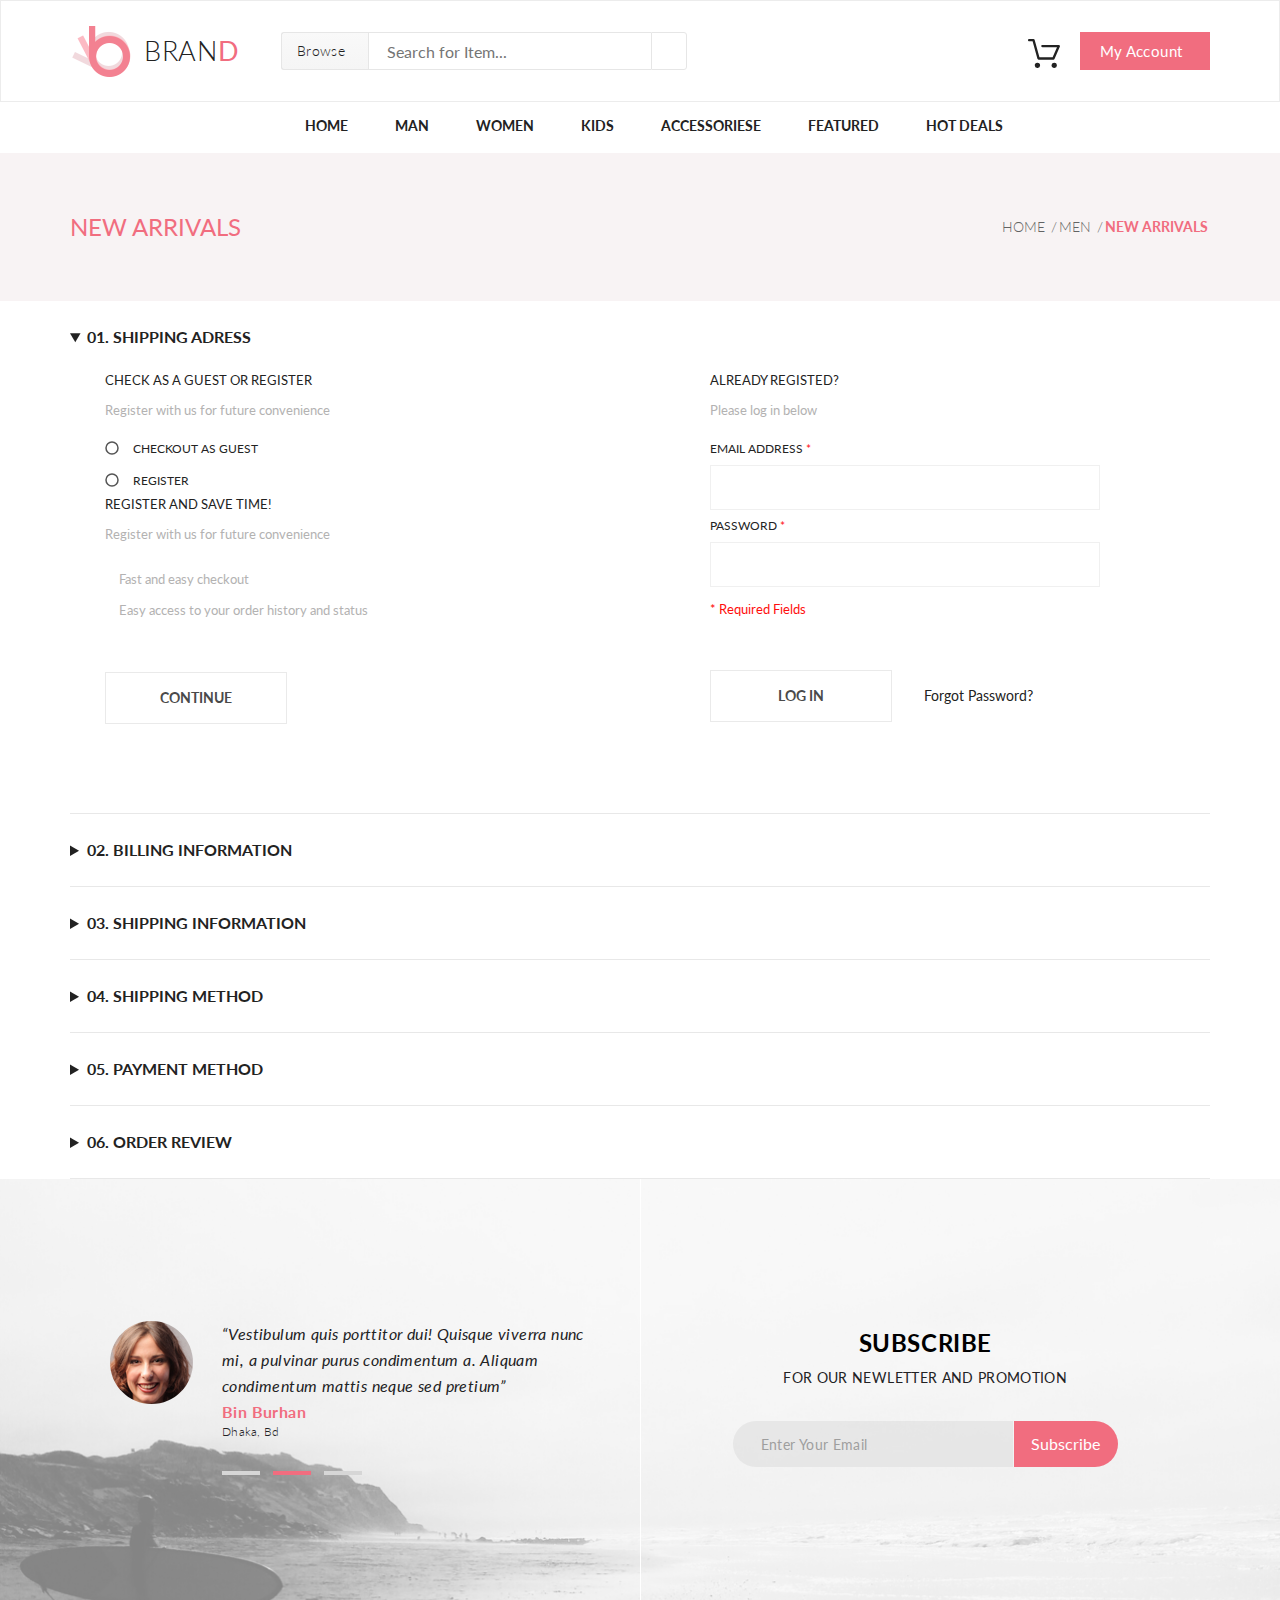
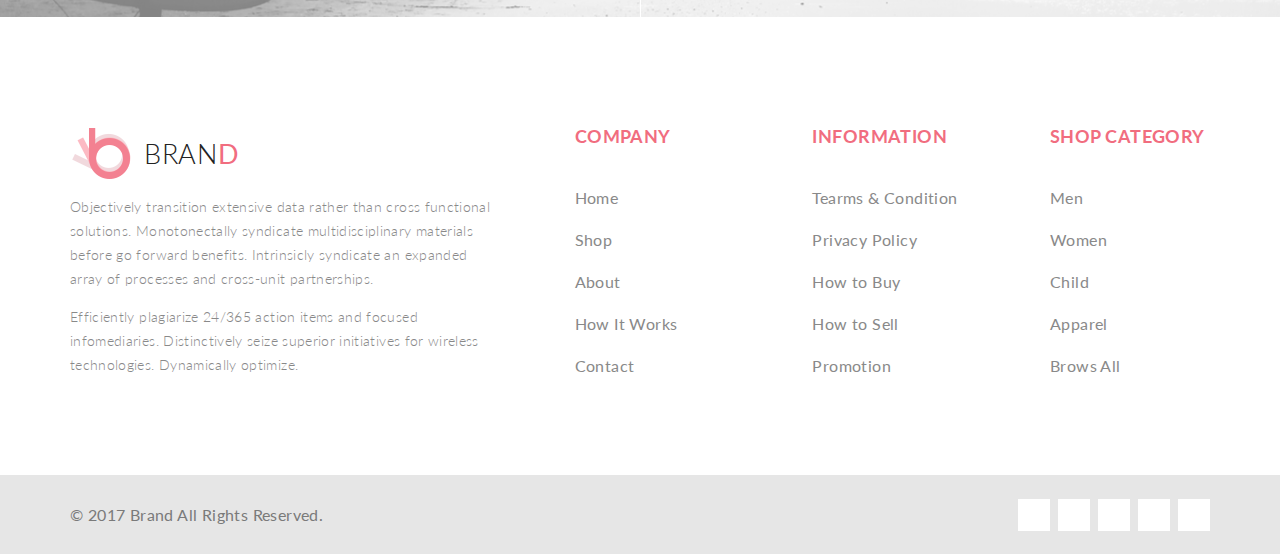
==== checkout.html @ 46091fcd "навигационная кнопка Man без подчеркивания" ====
<!DOCTYPE html>
<html lang="en">
<head>
    <meta charset="UTF-8">
    <title>THE BRAND - Checkout Page</title>
    <link rel="stylesheet" href="normalize.css">
    <link rel="stylesheet" href="https://use.fontawesome.com/releases/v5.3.1/css/all.css" integrity="sha384-mzrmE5qonljUremFsqc01SB46JvROS7bZs3IO2EmfFsd15uHvIt+Y8vEf7N7fWAU" crossorigin="anonymous">
    <link rel="stylesheet" href="style.css">
</head>
<body>
    <header class="header">
            <div class="header-container">
                <div class="header-left">
                    <a class="logo" href="index.html">
                    <img class="logo-img" src="img/logo.png" alt="logo">
                    <h3 class="logo-text">BRAN<span class="design-color logo-letter">D</span></h3>
                    </a>
                    <form class="header-form" action="#">
                        <details class="browseBlock">
                            <summary class="browse-button">Browse</summary>
                                <nav class="browse-navigation">
                                    <section class="browse-section">
                                        <h3 class="browse-title">Women</h3>
                                        <ul class="browse-list">
                                            <li class="browse-item"><a href="#" class="browse-link">Dresses</a></li>
                                            <li class="browse-item"><a href="#" class="browse-link">Tops</a></li>
                                            <li class="browse-item"><a href="#" class="browse-link">Sweaters/Knits</a></li>
                                            <li class="browse-item"><a href="#" class="browse-link">Jackets/Coats</a></li>
                                            <li class="browse-item"><a href="#" class="browse-link">Blazers</a></li>
                                            <li class="browse-item"><a href="#" class="browse-link">Denim</a></li>
                                            <li class="browse-item"><a href="#" class="browse-link">Leggings/Pants</a></li>
                                            <li class="browse-item"><a href="#" class="browse-link">Skirts/Shorts</a></li>
                                            <li class="browse-item"><a href="#" class="browse-link">Accessories </a></li>
                                            <li class="browse-item"><a href="#" class="browse-link">Bags/Purses</a></li>
                                            <li class="browse-item"><a href="#" class="browse-link">Swimwear/Underwear</a></li>
                                            <li class="browse-item"><a href="#" class="browse-link">Nightwear</a></li>
                                            <li class="browse-item"><a href="#" class="browse-link">Shoes</a></li>
                                            <li class="browse-item"><a href="#" class="browse-link">Beauty</a></li>
                                        </ul>
                                    </section>
                                    <section class="browse-section">
                                        <h3 class="browse-title">Men</h3>
                                        <ul class="browse-list">
                                            <li class="browse-item"><a href="#" class="browse-link">Tees/Tank tops</a></li>
                                            <li class="browse-item"><a href="#" class="browse-link">Shirts/Polos</a></li>
                                            <li class="browse-item"><a href="#" class="browse-link">Sweaters</a></li>
                                            <li class="browse-item"><a href="#" class="browse-link">Sweatshirts/Hoodies</a></li>
                                            <li class="browse-item"><a href="#" class="browse-link">Blazers</a></li>
                                            <li class="browse-item"><a href="#" class="browse-link">Jackets/vests   </a></li>
                                        </ul>
                                    </section>
                                </nav>
                        </details>
                        <input class="header-searchField" type="text" placeholder="Search for Item...">
                        <button class="header-searchButton" type="submit">
                            <i class="fas fa-search"></i>
                        </button>
                    </form>
                </div>
                <div class="header-right">
                    <div class="cart">
                        <a href="shopping-cart.html" class="cart-icon">
                            <img class="cart-img" src="img/cart.svg" alt="cart">
                        </a>
                        <div class="cart-dropdown">
                            <section class="cart-productSection">
                                <a class="cart-productSection-link" href="single-page.html">
                                    <img src="img/cart-product-img1.jpg" alt="product-image">
                                    <div class="cart-textBox">
                                            <h3 class="cart-productName">REBOX ZANE</h3>
                                            <div class="cart-stars">
                                                <i class="fas fa-star"></i>
                                                <i class="fas fa-star"></i>
                                                <i class="fas fa-star"></i>
                                                <i class="fas fa-star"></i>
                                                <i class="fas fa-star-half-alt"></i>
                                            </div>
                                            <p class="cart-ordered">1 <span class="cart-ordered-x">x</span> $250</p>
                                        </div>
                                </a>
                                    <button class="cart-deleteButton">
                                        <i class="fas fa-times-circle"></i>
                                    </button>
                            </section>
                            <section class="cart-productSection">
                                <a class="cart-productSection-link" href="single-page.html">
                                    <img src="img/cart-product-img2.jpg" alt="product-image">
                                    <div class="cart-textBox">
                                        <h3 class="cart-productName">REBOX ZANE</h3>
                                            <div class="cart-stars">
                                                <i class="fas fa-star"></i>
                                                <i class="fas fa-star"></i>
                                                <i class="fas fa-star"></i>
                                                <i class="fas fa-star"></i>
                                                <i class="fas fa-star-half-alt"></i>
                                            </div>
                                            <p class="cart-ordered">1 <span class="cart-ordered-x">x</span> $250</p>
                                    </div>
                                </a>
                                <button class="cart-deleteButton">
                                    <i class="fas fa-times-circle"></i>
                                </button>
                            </section>
                            <div class="cart-orderTotal">
                                <p>TOTAL</p>
                                <p>$500.00</p>
                            </div>
                            <a href="checkout.html" class="cart-button">CHECKOUT</a>
                            <a href="shopping-cart.html" class="cart-button">Go to cart</a>
                        </div>
                    </div>
                    <a href="#" class="button account-button">My Account <i class="fas fa-caret-down fa-caret-down-myAccount"></i></a>                
                </div>
            </div>
        </header>
    <nav class="navigation">
       <div class="navigation-container">
            <ul class="nav-list">
                <li class="nav-list-item"><a class="nav-list-link" href="index.html">Home</a></li>
                <li class="nav-list-item">
                       <a href="product.html" class="nav-list-link nav-list-name relative">Man</a>
                        <nav class="nav-list-navigation nav-list-navigation-positionLeft">
                            <section class="nav-list-section">
                               <header class="nav-list-title">Women</header>
                                <ul class="nav-section-list">
                                   <li class="nav-section-list-item"><a href="#" class="nav-section-link">Dresses</a></li>
                                   <li class="nav-section-list-item"><a href="#" class="nav-section-link">Tops</a></li>
                                   <li class="nav-section-list-item"><a href="#" class="nav-section-link">Sweaters/Knits</a></li>
                                   <li class="nav-section-list-item"><a href="#" class="nav-section-link">Jackets/Coats</a></li>
                                   <li class="nav-section-list-item"><a href="#" class="nav-section-link">Blazers</a></li>
                                   <li class="nav-section-list-item"><a href="#" class="nav-section-link">Denim</a></li>
                                   <li class="nav-section-list-item"><a href="#" class="nav-section-link">Leggings/Pants</a></li>
                                   <li class="nav-section-list-item"><a href="#" class="nav-section-link">Skirts/Shorts</a></li>
                                   <li class="nav-section-list-item"><a href="#" class="nav-section-link">Accessories </a></li>
                                </ul>
                            </section>
                            <section class="nav-list-section">
                               <header class="nav-list-title">Women</header>
                                <ul class="nav-section-list">
                                   <li class="nav-section-list-item"><a href="#" class="nav-section-link">Dresses</a></li>
                                   <li class="nav-section-list-item"><a href="#" class="nav-section-link">Tops</a></li>
                                   <li class="nav-section-list-item"><a href="#" class="nav-section-link">Sweaters/Knits</a></li>
                                   <li class="nav-section-list-item"><a href="#" class="nav-section-link">Jackets/Coats</a></li>
                                </ul>
                            </section>
                            <section class="nav-list-section">
                               <header class="nav-list-title">Women</header>
                                <ul class="nav-section-list">
                                   <li class="nav-section-list-item"><a href="#" class="nav-section-link">Dresses</a></li>
                                   <li class="nav-section-list-item"><a href="#" class="nav-section-link">Tops</a></li>
                                   <li class="nav-section-list-item"><a href="#" class="nav-section-link">Sweaters/Knits</a></li>
                                </ul>
                            </section>
                            <section class="nav-list-section">
                               <header class="nav-list-title">Women</header>
                                <ul class="nav-section-list">
                                   <li class="nav-section-list-item"><a href="#" class="nav-section-link">Dresses</a></li>
                                   <li class="nav-section-list-item"><a href="#" class="nav-section-link">Tops</a></li>
                                   <li class="nav-section-list-item"><a href="#" class="nav-section-link">Sweaters/Knits</a></li>
                                   <li class="nav-section-list-item"><a href="#" class="nav-section-link">Jackets/Coats</a></li>
                                </ul>
                            </section>
                            <a href="#" class="nav-list-superSale">
                                <img class="nav-list-superSale-img" src="img/super-sale.jpg" alt="Super Sale">
                            </a>
                        </nav>
                </li>
                <li class="nav-list-item">
                        <a href="#" class="nav-list-link nav-list-name relative">Women</a>
                        <nav class="nav-list-navigation nav-list-navigation-positionLeft">
                            <section class="nav-list-section">
                               <header class="nav-list-title">Women</header>
                                <ul class="nav-section-list">
                                   <li class="nav-section-list-item"><a href="#" class="nav-section-link">Dresses</a></li>
                                   <li class="nav-section-list-item"><a href="#" class="nav-section-link">Tops</a></li>
                                   <li class="nav-section-list-item"><a href="#" class="nav-section-link">Sweaters/Knits</a></li>
                                   <li class="nav-section-list-item"><a href="#" class="nav-section-link">Jackets/Coats</a></li>
                                   <li class="nav-section-list-item"><a href="#" class="nav-section-link">Blazers</a></li>
                                   <li class="nav-section-list-item"><a href="#" class="nav-section-link">Denim</a></li>
                                   <li class="nav-section-list-item"><a href="#" class="nav-section-link">Leggings/Pants</a></li>
                                   <li class="nav-section-list-item"><a href="#" class="nav-section-link">Skirts/Shorts</a></li>
                                   <li class="nav-section-list-item"><a href="#" class="nav-section-link">Accessories </a></li>
                                </ul>
                            </section>
                            <section class="nav-list-section">
                               <header class="nav-list-title">Women</header>
                                <ul class="nav-section-list">
                                   <li class="nav-section-list-item"><a href="#" class="nav-section-link">Dresses</a></li>
                                   <li class="nav-section-list-item"><a href="#" class="nav-section-link">Tops</a></li>
                                   <li class="nav-section-list-item"><a href="#" class="nav-section-link">Sweaters/Knits</a></li>
                                   <li class="nav-section-list-item"><a href="#" class="nav-section-link">Jackets/Coats</a></li>
                                </ul>
                            </section>
                            <section class="nav-list-section">
                               <header class="nav-list-title">Women</header>
                                <ul class="nav-section-list">
                                   <li class="nav-section-list-item"><a href="#" class="nav-section-link">Dresses</a></li>
                                   <li class="nav-section-list-item"><a href="#" class="nav-section-link">Tops</a></li>
                                   <li class="nav-section-list-item"><a href="#" class="nav-section-link">Sweaters/Knits</a></li>
                                </ul>
                            </section>
                            <section class="nav-list-section">
                               <header class="nav-list-title">Women</header>
                                <ul class="nav-section-list">
                                   <li class="nav-section-list-item"><a href="#" class="nav-section-link">Dresses</a></li>
                                   <li class="nav-section-list-item"><a href="#" class="nav-section-link">Tops</a></li>
                                   <li class="nav-section-list-item"><a href="#" class="nav-section-link">Sweaters/Knits</a></li>
                                   <li class="nav-section-list-item"><a href="#" class="nav-section-link">Jackets/Coats</a></li>
                                </ul>
                            </section>
                            <a href="#" class="nav-list-superSale">
                                <img class="nav-list-superSale-img" src="img/super-sale.jpg" alt="Super Sale">
                            </a>
                        </nav>
                </li>
                <li class="nav-list-item">
                       <a href="#" class="nav-list-link nav-list-name relative">Kids</a>
                        <nav class="nav-list-navigation nav-list-navigation-positionCenter">
                            <section class="nav-list-section">
                               <header class="nav-list-title">Women</header>
                                <ul class="nav-section-list">
                                   <li class="nav-section-list-item"><a href="#" class="nav-section-link">Dresses</a></li>
                                   <li class="nav-section-list-item"><a href="#" class="nav-section-link">Tops</a></li>
                                   <li class="nav-section-list-item"><a href="#" class="nav-section-link">Sweaters/Knits</a></li>
                                   <li class="nav-section-list-item"><a href="#" class="nav-section-link">Jackets/Coats</a></li>
                                   <li class="nav-section-list-item"><a href="#" class="nav-section-link">Blazers</a></li>
                                   <li class="nav-section-list-item"><a href="#" class="nav-section-link">Denim</a></li>
                                   <li class="nav-section-list-item"><a href="#" class="nav-section-link">Leggings/Pants</a></li>
                                   <li class="nav-section-list-item"><a href="#" class="nav-section-link">Skirts/Shorts</a></li>
                                   <li class="nav-section-list-item"><a href="#" class="nav-section-link">Accessories </a></li>
                                </ul>
                            </section>
                            <section class="nav-list-section">
                               <header class="nav-list-title">Women</header>
                                <ul class="nav-section-list">
                                   <li class="nav-section-list-item"><a href="#" class="nav-section-link">Dresses</a></li>
                                   <li class="nav-section-list-item"><a href="#" class="nav-section-link">Tops</a></li>
                                   <li class="nav-section-list-item"><a href="#" class="nav-section-link">Sweaters/Knits</a></li>
                                   <li class="nav-section-list-item"><a href="#" class="nav-section-link">Jackets/Coats</a></li>
                                </ul>
                            </section>
                            <section class="nav-list-section">
                               <header class="nav-list-title">Women</header>
                                <ul class="nav-section-list">
                                   <li class="nav-section-list-item"><a href="#" class="nav-section-link">Dresses</a></li>
                                   <li class="nav-section-list-item"><a href="#" class="nav-section-link">Tops</a></li>
                                   <li class="nav-section-list-item"><a href="#" class="nav-section-link">Sweaters/Knits</a></li>
                                </ul>
                            </section>
                            <section class="nav-list-section">
                               <header class="nav-list-title">Women</header>
                                <ul class="nav-section-list">
                                   <li class="nav-section-list-item"><a href="#" class="nav-section-link">Dresses</a></li>
                                   <li class="nav-section-list-item"><a href="#" class="nav-section-link">Tops</a></li>
                                   <li class="nav-section-list-item"><a href="#" class="nav-section-link">Sweaters/Knits</a></li>
                                   <li class="nav-section-list-item"><a href="#" class="nav-section-link">Jackets/Coats</a></li>
                                </ul>
                            </section>
                            <a href="#" class="nav-list-superSale">
                                <img class="nav-list-superSale-img" src="img/super-sale.jpg" alt="Super Sale">
                            </a>
                        </nav>
                </li>
                <li class="nav-list-item">
                        <a href="#" class="nav-list-link nav-list-name relative">Accessoriese</a>
                        <nav class="nav-list-navigation nav-list-navigation-positionCenter">
                            <section class="nav-list-section">
                               <header class="nav-list-title">Women</header>
                                <ul class="nav-section-list">
                                   <li class="nav-section-list-item"><a href="#" class="nav-section-link">Dresses</a></li>
                                   <li class="nav-section-list-item"><a href="#" class="nav-section-link">Tops</a></li>
                                   <li class="nav-section-list-item"><a href="#" class="nav-section-link">Sweaters/Knits</a></li>
                                   <li class="nav-section-list-item"><a href="#" class="nav-section-link">Jackets/Coats</a></li>
                                   <li class="nav-section-list-item"><a href="#" class="nav-section-link">Blazers</a></li>
                                   <li class="nav-section-list-item"><a href="#" class="nav-section-link">Denim</a></li>
                                   <li class="nav-section-list-item"><a href="#" class="nav-section-link">Leggings/Pants</a></li>
                                   <li class="nav-section-list-item"><a href="#" class="nav-section-link">Skirts/Shorts</a></li>
                                   <li class="nav-section-list-item"><a href="#" class="nav-section-link">Accessories </a></li>
                                </ul>
                            </section>
                            <section class="nav-list-section">
                               <header class="nav-list-title">Women</header>
                                <ul class="nav-section-list">
                                   <li class="nav-section-list-item"><a href="#" class="nav-section-link">Dresses</a></li>
                                   <li class="nav-section-list-item"><a href="#" class="nav-section-link">Tops</a></li>
                                   <li class="nav-section-list-item"><a href="#" class="nav-section-link">Sweaters/Knits</a></li>
                                   <li class="nav-section-list-item"><a href="#" class="nav-section-link">Jackets/Coats</a></li>
                                </ul>
                            </section>
                            <section class="nav-list-section">
                               <header class="nav-list-title">Women</header>
                                <ul class="nav-section-list">
                                   <li class="nav-section-list-item"><a href="#" class="nav-section-link">Dresses</a></li>
                                   <li class="nav-section-list-item"><a href="#" class="nav-section-link">Tops</a></li>
                                   <li class="nav-section-list-item"><a href="#" class="nav-section-link">Sweaters/Knits</a></li>
                                </ul>
                            </section>
                            <section class="nav-list-section">
                               <header class="nav-list-title">Women</header>
                                <ul class="nav-section-list">
                                   <li class="nav-section-list-item"><a href="#" class="nav-section-link">Dresses</a></li>
                                   <li class="nav-section-list-item"><a href="#" class="nav-section-link">Tops</a></li>
                                   <li class="nav-section-list-item"><a href="#" class="nav-section-link">Sweaters/Knits</a></li>
                                   <li class="nav-section-list-item"><a href="#" class="nav-section-link">Jackets/Coats</a></li>
                                </ul>
                            </section>
                            <a href="#" class="nav-list-superSale">
                                <img class="nav-list-superSale-img" src="img/super-sale.jpg" alt="Super Sale">
                            </a>
                        </nav>
                </li>
                <li class="nav-list-item">
                        <a href="#" class="nav-list-link nav-list-name relative">Featured</a>
                        <nav class="nav-list-navigation nav-list-navigation-positionRight">
                            <section class="nav-list-section">
                               <header class="nav-list-title">Women</header>
                                <ul class="nav-section-list">
                                   <li class="nav-section-list-item"><a href="#" class="nav-section-link">Dresses</a></li>
                                   <li class="nav-section-list-item"><a href="#" class="nav-section-link">Tops</a></li>
                                   <li class="nav-section-list-item"><a href="#" class="nav-section-link">Sweaters/Knits</a></li>
                                   <li class="nav-section-list-item"><a href="#" class="nav-section-link">Jackets/Coats</a></li>
                                   <li class="nav-section-list-item"><a href="#" class="nav-section-link">Blazers</a></li>
                                   <li class="nav-section-list-item"><a href="#" class="nav-section-link">Denim</a></li>
                                   <li class="nav-section-list-item"><a href="#" class="nav-section-link">Leggings/Pants</a></li>
                                   <li class="nav-section-list-item"><a href="#" class="nav-section-link">Skirts/Shorts</a></li>
                                   <li class="nav-section-list-item"><a href="#" class="nav-section-link">Accessories </a></li>
                                </ul>
                            </section>
                            <section class="nav-list-section">
                               <header class="nav-list-title">Women</header>
                                <ul class="nav-section-list">
                                   <li class="nav-section-list-item"><a href="#" class="nav-section-link">Dresses</a></li>
                                   <li class="nav-section-list-item"><a href="#" class="nav-section-link">Tops</a></li>
                                   <li class="nav-section-list-item"><a href="#" class="nav-section-link">Sweaters/Knits</a></li>
                                   <li class="nav-section-list-item"><a href="#" class="nav-section-link">Jackets/Coats</a></li>
                                </ul>
                            </section>
                            <section class="nav-list-section">
                               <header class="nav-list-title">Women</header>
                                <ul class="nav-section-list">
                                   <li class="nav-section-list-item"><a href="#" class="nav-section-link">Dresses</a></li>
                                   <li class="nav-section-list-item"><a href="#" class="nav-section-link">Tops</a></li>
                                   <li class="nav-section-list-item"><a href="#" class="nav-section-link">Sweaters/Knits</a></li>
                                </ul>
                            </section>
                            <section class="nav-list-section">
                               <header class="nav-list-title">Women</header>
                                <ul class="nav-section-list">
                                   <li class="nav-section-list-item"><a href="#" class="nav-section-link">Dresses</a></li>
                                   <li class="nav-section-list-item"><a href="#" class="nav-section-link">Tops</a></li>
                                   <li class="nav-section-list-item"><a href="#" class="nav-section-link">Sweaters/Knits</a></li>
                                   <li class="nav-section-list-item"><a href="#" class="nav-section-link">Jackets/Coats</a></li>
                                </ul>
                            </section>
                            <a href="#" class="nav-list-superSale">
                                <img class="nav-list-superSale-img" src="img/super-sale.jpg" alt="Super Sale">
                            </a>
                        </nav>
                </li>
                <li class="nav-list-item">
                       <a href="#" class="nav-list-link nav-list-name relative">Hot Deals</a>
                        <nav class="nav-list-navigation nav-list-navigation-positionRight">
                            <section class="nav-list-section">
                               <header class="nav-list-title">Women</header>
                                <ul class="nav-section-list">
                                   <li class="nav-section-list-item"><a href="#" class="nav-section-link">Dresses</a></li>
                                   <li class="nav-section-list-item"><a href="#" class="nav-section-link">Tops</a></li>
                                   <li class="nav-section-list-item"><a href="#" class="nav-section-link">Sweaters/Knits</a></li>
                                   <li class="nav-section-list-item"><a href="#" class="nav-section-link">Jackets/Coats</a></li>
                                   <li class="nav-section-list-item"><a href="#" class="nav-section-link">Blazers</a></li>
                                   <li class="nav-section-list-item"><a href="#" class="nav-section-link">Denim</a></li>
                                   <li class="nav-section-list-item"><a href="#" class="nav-section-link">Leggings/Pants</a></li>
                                   <li class="nav-section-list-item"><a href="#" class="nav-section-link">Skirts/Shorts</a></li>
                                   <li class="nav-section-list-item"><a href="#" class="nav-section-link">Accessories </a></li>
                                </ul>
                            </section>
                            <section class="nav-list-section">
                               <header class="nav-list-title">Women</header>
                                <ul class="nav-section-list">
                                   <li class="nav-section-list-item"><a href="#" class="nav-section-link">Dresses</a></li>
                                   <li class="nav-section-list-item"><a href="#" class="nav-section-link">Tops</a></li>
                                   <li class="nav-section-list-item"><a href="#" class="nav-section-link">Sweaters/Knits</a></li>
                                   <li class="nav-section-list-item"><a href="#" class="nav-section-link">Jackets/Coats</a></li>
                                </ul>
                            </section>
                            <section class="nav-list-section">
                               <header class="nav-list-title">Women</header>
                                <ul class="nav-section-list">
                                   <li class="nav-section-list-item"><a href="#" class="nav-section-link">Dresses</a></li>
                                   <li class="nav-section-list-item"><a href="#" class="nav-section-link">Tops</a></li>
                                   <li class="nav-section-list-item"><a href="#" class="nav-section-link">Sweaters/Knits</a></li>
                                </ul>
                            </section>
                            <section class="nav-list-section">
                               <header class="nav-list-title">Women</header>
                                <ul class="nav-section-list">
                                   <li class="nav-section-list-item"><a href="#" class="nav-section-link">Dresses</a></li>
                                   <li class="nav-section-list-item"><a href="#" class="nav-section-link">Tops</a></li>
                                   <li class="nav-section-list-item"><a href="#" class="nav-section-link">Sweaters/Knits</a></li>
                                   <li class="nav-section-list-item"><a href="#" class="nav-section-link">Jackets/Coats</a></li>
                                </ul>
                            </section>
                            <a href="#" class="nav-list-superSale">
                                <img class="nav-list-superSale-img" src="img/super-sale.jpg" alt="Super Sale">
                            </a>
                        </nav>
                </li>
            </ul>
       </div>
    </nav>
    <div class="breadcrumb">
        <div class="breadcrumb-container">
            <h2 class="breadcrumb-title">New Arrivals</h2>
            <nav class="breadcrumb-navingation">
                <ul class="breadcrumb-navigationList">
                    <li class="breadcrumb-navigationList-item">
                        <a href="index.html" class="breadcrumb-navigationList-link">Home</a>
                    </li>
                    <li class="breadcrumb-navigationList-item">
                        <a href="product.html" class="breadcrumb-navigationList-link">Men</a>
                    </li>
                    <li class="breadcrumb-navigationList-item">
                        <a href="#" class="breadcrumb-navigationList-link breadcrumb-navigationList-link-active">New Arrivals</a>
                    </li>
                </ul>
            </nav>
        </div>
    </div>
    <div class="checkoutForms">
        <div class="checkoutForms-container">
            <details class="checkoutFormsList" open>
                <summary class="checkoutFormsList-header">01.   Shipping Adress</summary>
                <div class="checkoutFormsList-item">
                    <h3 class="checkoutFormsList-header"></h3>
                    <div class="checkoutFormsBlock">
                            <section class="checkoutFormsSection">
                                <header class="checkoutFormsSection-header">Check as a guest or register</header>
                                <p class="checkoutFormsSection-text">Register with us for future convenience</p>
                                <form action="#" class="checkoutFormsSection-form">
                                    <input class="checkoutFormsSection-inputRadio" type="radio" name="register" id="checkout-as-guest">
                                    <label class="checkoutFormsSection-label" for="checkout-as-guest">checkout as guest</label>
                                    <input class="checkoutFormsSection-inputRadio" type="radio" name="register" id="radioRegister">    
                                    <label class="checkoutFormsSection-label" for="radioRegister">register</label>
                                    <header class="checkoutFormsSection-header">register and save time!</header>
                                    <p class="checkoutFormsSection-text">Register with us for future convenience</p>
                                    <ul class="checkoutFormsSectionList">
                                        <li class="checkoutFormsSectionList-item checkoutFormsSection-text">Fast and easy checkout</li>
                                        <li class="checkoutFormsSectionList-item checkoutFormsSection-text">Easy access to your order history and status</li>
                                    </ul>
                                    <label class="checkoutFormsSection-button" for="submitContinue">Continue</label>
                                        <input class="checkoutFormsSection-inputSubmit" id="submitContinue" type="submit" value="log in">
                                </form>
                            </section>
                            <section class="checkoutFormsSection">
                                <header class="checkoutFormsSection-header">Already registed?</header>
                                <form action="#" class="checkoutFormsSection-form">
                                    <p class="checkoutFormsSection-text">Please log in below</p>
                                        <label class="checkoutFormsSection-labelText" for="email">
                                            EMAIL ADDRESS
                                            <span class="requiredMarker">*</span>
                                        </label>
                                        <input class="checkoutFormsSection-inputText" type="email" name="password" id="email" required>
                                        <label class="checkoutFormsSection-labelText" for="password">
                                            PASSWORD
                                            <span class="requiredMarker">*</span>
                                        </label>
                                        <input class="checkoutFormsSection-inputText" type="password" name="password" id="password" required>    
                                        <p class="checkoutFormsSection-text requiredMarker">* Required Fields</p>
                                        <div class="checkoutFormsSectionButtonsBlock">
                                            <label class="checkoutFormsSection-button" for="loginSubmit">Log in</label>
                                            <input class="checkoutFormsSection-inputSubmit" id="loginSubmit" type="submit" value="log in">
                                            <a href="#" class="forgotPasswordButton">Forgot Password?</a>
                                        </div>
                                </form>
                            </section>
                        </div>
                    </div>
                </details>
                <details class="checkoutFormsList">
                    <summary class="checkoutFormsList-header">02. BILLING INFORMATION</summary>
                    <section class="checkoutFormsSection">
                        <header class="checkoutFormsSection-header">Check as a guest or register</header>
                        <p class="checkoutFormsSection-text">Register with us for future convenience</p>
                        <form action="#" class="checkoutFormsSection-form">
                            <input class="checkoutFormsSection-inputRadio" type="radio" name="register" id="checkout-as-guest">
                            <label class="checkoutFormsSection-label" for="checkout-as-guest">checkout as guest</label>
                            <input class="checkoutFormsSection-inputRadio" type="radio" name="register" id="radioRegister">    
                            <label class="checkoutFormsSection-label" for="radioRegister">register</label>
                            <header class="checkoutFormsSection-header">register and save time!</header>
                            <p class="checkoutFormsSection-text">Register with us for future convenience</p>
                            <ul class="checkoutFormsSectionList">
                                <li class="checkoutFormsSectionList-item checkoutFormsSection-text">Fast and easy checkout</li>
                                <li class="checkoutFormsSectionList-item checkoutFormsSection-text">Easy access to your order history and status</li>
                            </ul>
                            <label class="checkoutFormsSection-button" for="submitContinue">Continue</label>
                                <input class="checkoutFormsSection-inputSubmit" id="submitContinue" type="submit" value="log in">
                        </form>
                    </section>    
                </details>
                <details class="checkoutFormsList">
                    <summary class="checkoutFormsList-header">03. SHIPPING INFORMATION</summary>
                    <section class="checkoutFormsSection">
                        <header class="checkoutFormsSection-header">Check as a guest or register</header>
                        <p class="checkoutFormsSection-text">Register with us for future convenience</p>
                        <form action="#" class="checkoutFormsSection-form">
                            <input class="checkoutFormsSection-inputRadio" type="radio" name="register" id="checkout-as-guest">
                            <label class="checkoutFormsSection-label" for="checkout-as-guest">checkout as guest</label>
                            <input class="checkoutFormsSection-inputRadio" type="radio" name="register" id="radioRegister">    
                            <label class="checkoutFormsSection-label" for="radioRegister">register</label>
                            <header class="checkoutFormsSection-header">register and save time!</header>
                            <p class="checkoutFormsSection-text">Register with us for future convenience</p>
                            <ul class="checkoutFormsSectionList">
                                <li class="checkoutFormsSectionList-item checkoutFormsSection-text">Fast and easy checkout</li>
                                <li class="checkoutFormsSectionList-item checkoutFormsSection-text">Easy access to your order history and status</li>
                            </ul>
                            <label class="checkoutFormsSection-button" for="submitContinue">Continue</label>
                                <input class="checkoutFormsSection-inputSubmit" id="submitContinue" type="submit" value="log in">
                        </form>
                    </section>    
                </details>
                <details class="checkoutFormsList">
                    <summary class="checkoutFormsList-header">04. SHIPPING METHOD</summary>
                    <section class="checkoutFormsSection">
                        <header class="checkoutFormsSection-header">Check as a guest or register</header>
                        <p class="checkoutFormsSection-text">Register with us for future convenience</p>
                        <form action="#" class="checkoutFormsSection-form">
                            <input class="checkoutFormsSection-inputRadio" type="radio" name="register" id="checkout-as-guest">
                            <label class="checkoutFormsSection-label" for="checkout-as-guest">checkout as guest</label>
                            <input class="checkoutFormsSection-inputRadio" type="radio" name="register" id="radioRegister">    
                            <label class="checkoutFormsSection-label" for="radioRegister">register</label>
                            <header class="checkoutFormsSection-header">register and save time!</header>
                            <p class="checkoutFormsSection-text">Register with us for future convenience</p>
                            <ul class="checkoutFormsSectionList">
                                <li class="checkoutFormsSectionList-item checkoutFormsSection-text">Fast and easy checkout</li>
                                <li class="checkoutFormsSectionList-item checkoutFormsSection-text">Easy access to your order history and status</li>
                            </ul>
                            <label class="checkoutFormsSection-button" for="submitContinue">Continue</label>
                                <input class="checkoutFormsSection-inputSubmit" id="submitContinue" type="submit" value="log in">
                        </form>
                    </section>    
                </details>
                <details class="checkoutFormsList">
                    <summary class="checkoutFormsList-header">05. PAYMENT METHOD</summary>
                    <section class="checkoutFormsSection">
                        <header class="checkoutFormsSection-header">Check as a guest or register</header>
                        <p class="checkoutFormsSection-text">Register with us for future convenience</p>
                        <form action="#" class="checkoutFormsSection-form">
                            <input class="checkoutFormsSection-inputRadio" type="radio" name="register" id="checkout-as-guest">
                            <label class="checkoutFormsSection-label" for="checkout-as-guest">checkout as guest</label>
                            <input class="checkoutFormsSection-inputRadio" type="radio" name="register" id="radioRegister">    
                            <label class="checkoutFormsSection-label" for="radioRegister">register</label>
                            <header class="checkoutFormsSection-header">register and save time!</header>
                            <p class="checkoutFormsSection-text">Register with us for future convenience</p>
                            <ul class="checkoutFormsSectionList">
                                <li class="checkoutFormsSectionList-item checkoutFormsSection-text">Fast and easy checkout</li>
                                <li class="checkoutFormsSectionList-item checkoutFormsSection-text">Easy access to your order history and status</li>
                            </ul>
                            <label class="checkoutFormsSection-button" for="submitContinue">Continue</label>
                                <input class="checkoutFormsSection-inputSubmit" id="submitContinue" type="submit" value="log in">
                        </form>
                    </section>    
                </details>
                <details class="checkoutFormsList">
                    <summary class="checkoutFormsList-header">06. ORDER REVIEW</summary>
                    <section class="checkoutFormsSection">
                        <header class="checkoutFormsSection-header">Check as a guest or register</header>
                        <p class="checkoutFormsSection-text">Register with us for future convenience</p>
                        <form action="#" class="checkoutFormsSection-form">
                            <input class="checkoutFormsSection-inputRadio" type="radio" name="register" id="checkout-as-guest">
                            <label class="checkoutFormsSection-label" for="checkout-as-guest">checkout as guest</label>
                            <input class="checkoutFormsSection-inputRadio" type="radio" name="register" id="radioRegister">    
                            <label class="checkoutFormsSection-label" for="radioRegister">register</label>
                            <header class="checkoutFormsSection-header">register and save time!</header>
                            <p class="checkoutFormsSection-text">Register with us for future convenience</p>
                            <ul class="checkoutFormsSectionList">
                                <li class="checkoutFormsSectionList-item checkoutFormsSection-text">Fast and easy checkout</li>
                                <li class="checkoutFormsSectionList-item checkoutFormsSection-text">Easy access to your order history and status</li>
                            </ul>
                            <label class="checkoutFormsSection-button" for="submitContinue">Continue</label>
                                <input class="checkoutFormsSection-inputSubmit" id="submitContinue" type="submit" value="log in">
                        </form>
                    </section>    
                </details>
        </div>
    </div>
    <div class="subscribe">
        <div class="subscribe-background"></div>
        <div class="subscribe-container">
            <div class="subscribe-left">
                <ul class="subscribe-feedback">
                    <li class="subscribe-userCard">
                        <article class="subscribe-comment">
                            <p class="subscribe-commentText">
                                “Vestibulum quis porttitor dui! Quisque viverra nunc mi, 
                                a pulvinar purus condimentum a. Aliquam condimentum mattis neque sed pretium”
                            </p>
                            <h4 class="subscribe-userName design-color">Bin Burhan</h4>
                            <h4 class="subscribe-userTown">Dhaka, Bd</h4>
                        </article>
                    </li>
                </ul>
            <ul class="subscribe-controls">
                <li class="subscribe-controlButton"></li>
                <li class="subscribe-controlButton subscribe-controlButton-active"></li>
                <li class="subscribe-controlButton"></li>
            </ul>
            </div>                    

            <div class="subscribe-right">
                 <h2 class="subscribe-headerOne">SUBSCRIBE</h2>
                 <h3 class="subscribe-headerTwo">FOR OUR NEWLETTER AND PROMOTION</h3>
                 <form action="#" class="subscribe-form">
                     <input class="subscribe-input" type="email" placeholder="Enter Your Email">
                     <button type="submit" class="subscribe-formButton">Subscribe</button>
                 </form>
            </div>
        </div>
    </div>
    <div class="footer">
        <div class="footer-container">
            <section class="footer-logoSection">
                <a class="logo" href="index.html">
                <img class="logo-img" src="img/logo.png" alt="logo">
                <h3 class="logo-text">BRAN<span class="design-color logo-letter">D</span></h3>
                </a>
                <p class="footer-text">
                    Objectively transition extensive data rather than cross functional solutions. Monotonectally syndicate multidisciplinary materials before go forward benefits. Intrinsicly syndicate an expanded array of processes and cross-unit partnerships. 
                </p>
                <p class="footer-text">
                    Efficiently plagiarize 24/365 action items and focused infomediaries.
                    Distinctively seize superior initiatives for wireless technologies. Dynamically optimize.
                </p>
            </section>
            <section class="footer-infoSection">
                <header class="footer-listTitle">COMPANY</header>
                <ul class="footer-list">
                    <li class="footer-listItem"><a href="index.html" class="footer-listLink">Home </a></li>
                    <li class="footer-listItem"><a href="#" class="footer-listLink">Shop</a></li>
                    <li class="footer-listItem"><a href="#" class="footer-listLink">About</a></li>
                    <li class="footer-listItem"><a href="#" class="footer-listLink">How It Works</a></li>
                    <li class="footer-listItem"><a href="#" class="footer-listLink">Contact</a></li>
                </ul>
            </section>
            <section class="footer-infoSection">
                <header class="footer-listTitle">INFORMATION</header>
                <ul class="footer-list">
                    <li class="footer-listItem"><a href="#" class="footer-listLink">Tearms &#38; Condition</a></li>
                    <li class="footer-listItem"><a href="#" class="footer-listLink">Privacy Policy</a></li>
                    <li class="footer-listItem"><a href="#" class="footer-listLink">How to Buy</a></li>
                    <li class="footer-listItem"><a href="#" class="footer-listLink">How to Sell</a></li>
                    <li class="footer-listItem"><a href="#" class="footer-listLink">Promotion</a></li>
                </ul>
            </section>
            <section class="footer-infoSection">
                <header class="footer-listTitle">SHOP CATEGORY </header>
                <ul class="footer-list">
                    <li class="footer-listItem"><a href="#" class="footer-listLink">Men</a></li>
                    <li class="footer-listItem"><a href="#" class="footer-listLink">Women</a></li>
                    <li class="footer-listItem"><a href="#" class="footer-listLink">Child</a></li>
                    <li class="footer-listItem"><a href="#" class="footer-listLink">Apparel</a></li>
                    <li class="footer-listItem"><a href="#" class="footer-listLink">Brows All</a></li>
                </ul>
            </section>
        </div>
    </div>
    <div class="copyright">
        <div class="copyright-container">
            <p class="copyright-text">&copy; 2017  Brand  All Rights Reserved.</p>
            <ul class="copyright-social">
                <li class="copyright-socialItem">
                    <a href="#" class="copyright-socialLink"><i class="fab fa-facebook-f"></i></a>
                </li>
                <li class="copyright-socialItem">
                    <a href="#" class="copyright-socialLink"><i class="fab fa-twitter"></i></a>
                </li>
                <li class="copyright-socialItem">
                    <a href="#" class="copyright-socialLink"><i class="fab fa-linkedin-in"></i></a>
                </li>
                <li class="copyright-socialItem">
                    <a href="#" class="copyright-socialLink"><i class="fab fa-pinterest-p"></i></a>
                </li>
                <li class="copyright-socialItem">
                    <a href="#" class="copyright-socialLink"><i class="fab fa-google-plus-g"></i></a>
                </li>
            </ul>
        </div>
    </div>
</body>
</html>
---- style.css ----
@import url('https://fonts.googleapis.com/css?family=Lato:300,400,400i,600,700,900');
summary:focus {
  outline: 0;
}
figure {
  margin: 0;
  padding: 0;
}
.design-color {
  color: #f16d7f;
}
.font-family {
  font-family: 'Lato', sans-serif;
}
.hover-effect {
  outline: solid 2px #ffeeee;
  border-radius: 7px;
}
.button-hover-effect {
  background-color: #e05c6e;
}
.header {
  font-family: 'Lato', sans-serif;
  display: -webkit-box;
  display: -ms-flexbox;
  display: flex;
  height: 100px;
  border: 1px solid #ececec;
  -webkit-box-pack: center;
      -ms-flex-pack: center;
          justify-content: center;
}
.header-container,
.navigation-container {
  width: 1140px;
  display: -webkit-box;
  display: -ms-flexbox;
  display: flex;
  -webkit-box-pack: justify;
      -ms-flex-pack: justify;
          justify-content: space-between;
  -webkit-box-align: center;
      -ms-flex-align: center;
          align-items: center;
}
.header-left {
  display: -webkit-box;
  display: -ms-flexbox;
  display: flex;
  -webkit-box-pack: justify;
      -ms-flex-pack: justify;
          justify-content: space-between;
  -webkit-box-align: center;
      -ms-flex-align: center;
          align-items: center;
}
.header-right {
  display: -webkit-box;
  display: -ms-flexbox;
  display: flex;
  -webkit-box-pack: justify;
      -ms-flex-pack: justify;
          justify-content: space-between;
  -webkit-box-align: center;
      -ms-flex-align: center;
          align-items: center;
}
.logo {
  width: 175px;
  height: 51px;
  display: -webkit-box;
  display: -ms-flexbox;
  display: flex;
  -webkit-box-align: center;
      -ms-flex-align: center;
          align-items: center;
  text-decoration: none;
  border: solid 2px transparent;
  border-radius: 7px;
  -webkit-transition: border .5s;
  transition: border .5s;
}
.logo:hover {
  border: solid 2px #ffeeee;
}
.logo-text {
  font-size: 27px;
  font-weight: 300;
  color: #222222;
  letter-spacing: 0.68px;
  margin-left: 13px;
}
.logo-letter {
  color: #f16d7f;
  font-weight: 400;
}
.header-form {
  display: -webkit-box;
  display: -ms-flexbox;
  display: flex;
  width: 406px;
  height: 38px;
  margin-left: 32px;
}
.header-searchField {
  -webkit-box-sizing: border-box;
          box-sizing: border-box;
  width: 300px;
  height: 38px;
  border: 1px solid #e6e6e6;
  background-color: #ffffff;
  border-right: none;
  padding: 0 8px 0 18px;
}
.header-searchButton {
  width: 38px;
  height: 38px;
  border-radius: 0 3px 3px 0;
  border: 1px solid #e6e6e6;
  background: none;
  margin: 0;
  padding: 0;
  -webkit-transition: background-color 0.3s;
  transition: background-color 0.3s;
}
.header-searchButton:hover {
  background-color: #eeeeee;
}
.cart {
  position: relative;
  width: 32px;
  height: 29px;
  padding: 3.5px;
  margin-right: 16px;
  border: 1px solid #fff;
}
.cart .cart-icon {
  display: block;
  -webkit-transition: -webkit-box-shadow 0.3s;
  transition: -webkit-box-shadow 0.3s;
  transition: box-shadow 0.3s;
  transition: box-shadow 0.3s, -webkit-box-shadow 0.3s;
  -webkit-transition: -webkit-transform 1s;
  transition: -webkit-transform 1s;
  transition: transform 1s;
  transition: transform 1s, -webkit-transform 1s;
}
.cart .cart-icon:hover {
  -webkit-box-shadow: 0 0 5px #ddd;
          box-shadow: 0 0 5px #ddd;
}
.cart .cart-dropdown {
  z-index: 1;
  opacity: 0;
  width: 262px;
  background-color: #ffffff;
  border: 1px solid #e6e6e6;
  border-radius: 5px;
  position: absolute;
  top: 45px;
  padding: 4px 15px 20px 17px;
  -webkit-box-sizing: border-box;
          box-sizing: border-box;
  -webkit-transform: scale(0);
          transform: scale(0);
  -webkit-transition: opacity .5s, top .5s, left .5s, -webkit-transform .5s;
  transition: opacity .5s, top .5s, left .5s, -webkit-transform .5s;
  transition: transform .5s, opacity .5s, top .5s, left .5s;
  transition: transform .5s, opacity .5s, top .5s, left .5s, -webkit-transform .5s;
  -webkit-transition-delay: .1s;
          transition-delay: .1s;
}
.cart:hover .cart-icon {
  -webkit-transform: rotate(360deg);
          transform: rotate(360deg);
}
.cart:hover .cart-dropdown {
  opacity: 1;
  z-index: 1;
  top: 45px;
  -webkit-transform: scale(1);
          transform: scale(1);
}
.cart-summary::-webkit-details-marker {
  display: none;
}
.button {
  display: block;
  text-decoration: none;
  color: #ffffff;
  background-color: #f16d7f;
  text-align: center;
}
.account-button {
  min-width: 130px;
  height: 38px;
  font-size: 15px;
  font-weight: 400;
  line-height: 38px;
  letter-spacing: 0.38px;
  -webkit-transition: background .3s;
  transition: background .3s;
}
.account-button:hover {
  background-color: #e05c6e;
}
.browse-button {
  display: block;
  color: #222222;
  font-family: 'Lato', sans-serif;
  font-size: 14px;
  font-weight: 300;
  line-height: 36px;
  letter-spacing: 0.35px;
  text-decoration: none;
  text-align: center;
  padding: 0 15px;
  width: 87px;
  height: 38px;
  border-radius: 3px 0 0 3px;
  border: 1px solid #e6e6e6;
  border-right: none;
  -webkit-box-sizing: border-box;
          box-sizing: border-box;
  background-color: #cdcdcc;
  background-image: -webkit-gradient(linear, left top, left bottom, from(#f9f9f9), to(#f5f5f5));
  background-image: linear-gradient(to bottom, #f9f9f9 0%, #f5f5f5 100%);
  -webkit-transition: -webkit-filter .3s;
  transition: -webkit-filter .3s;
  transition: filter .3s;
  transition: filter .3s, -webkit-filter .3s;
}
.browse-button::-webkit-details-marker {
  display: none;
}
.browse-button::after {
  font-family: "Font Awesome 5 Free";
  font-weight: 900;
  font-size: 14px;
  content: "\f0da";
  padding-left: .5em;
  color: #838383;
}
.browseBlock[open] > .browse-button::after {
  content: "\f0d7";
}
.browse-button:hover {
  -webkit-filter: brightness(0.9);
          filter: brightness(0.9);
}
.navigation {
  font-family: 'Lato', sans-serif;
  display: -webkit-box;
  display: -ms-flexbox;
  display: flex;
  -webkit-box-pack: center;
      -ms-flex-pack: center;
          justify-content: center;
}
.nav-list {
  margin: 0 0 0 15% ;
  font-family: 'Lato', sans-serif;
}
.nav-list-item {
  text-decoration: none;
  display: block;
  float: left;
  border-bottom: 3px solid #ffffff;
  position: relative;
}
.nav-list-link {
  display: block;
  text-decoration: none;
  color: #222222;
  font-size: 14px;
  font-weight: 700;
  line-height: 48px;
  text-transform: uppercase;
  padding: 0 23.5px;
  -webkit-transition: color .3s;
  transition: color .3s;
}
.nav-list-link:hover {
  color: #f16d7f;
}
.slider {
  height: 613px;
  display: -webkit-box;
  display: -ms-flexbox;
  display: flex;
  -webkit-box-pack: center;
      -ms-flex-pack: center;
          justify-content: center;
  font-family: 'Lato', sans-serif;
  background-color: #e8e8e8;
}
.slider-container {
  width: 1140px;
  height: 100%;
  background: url(img/slider-bg.jpg) 0 -50px;
}
.slider-text {
  height: 92px;
  margin-top: 224px;
}
.slider-stripe {
  width: 12px;
  height: 92px;
  float: left;
  background-color: #f16d7f;
  margin: 14px 12px 0 0;
}
.slider-text-first {
  font-size: 60px;
  font-weight: 900;
  letter-spacing: 1.5px;
}
.slider-text-second {
  letter-spacing: 1px;
  font-size: 40px;
  font-weight: 600;
}
.category {
  display: -webkit-box;
  display: -ms-flexbox;
  display: flex;
  -webkit-box-pack: center;
      -ms-flex-pack: center;
          justify-content: center;
  height: 823px;
  margin: 98px 0 98px 0;
}
.category-container {
  width: 1140px;
  display: -webkit-box;
  display: -ms-flexbox;
  display: flex;
  -webkit-box-pack: justify;
      -ms-flex-pack: justify;
          justify-content: space-between;
  -webkit-box-orient: vertical;
  -webkit-box-direction: normal;
      -ms-flex-flow: wrap column;
          flex-flow: wrap column;
}
.category-item {
  font-family: 'Lato', sans-serif;
  display: -webkit-box;
  display: -ms-flexbox;
  display: flex;
  text-decoration: none;
  -webkit-transition: -webkit-filter .5s;
  transition: -webkit-filter .5s;
  transition: filter .5s;
  transition: filter .5s, -webkit-filter .5s;
}
.category-item:hover {
  -webkit-filter: brightness(1.1);
          filter: brightness(1.1);
}
.category-firstItem {
  width: 560px;
  height: 542px;
  background: url(img/category-item1.jpg);
  margin: 0 20px 20px 0;
}
.category-secondItem {
  width: 560px;
  height: 261px;
  background: url(img/category-item2.jpg);
}
.category-thirdItem {
  width: 560px;
  height: 261px;
  background: url(img/category-item3.jpg);
}
.category-fourthItem {
  width: 560px;
  height: 542px;
  background: url(img/category-item4.jpg);
}
.category-message {
  -webkit-box-sizing: border-box;
          box-sizing: border-box;
  padding: 16px 20px;
  height: 82px;
  background-color: #ffffff;
  margin-top: 46px;
}
.category-firstText {
  font-size: 18px;
  font-weight: 600;
  color: #222222;
  letter-spacing: 0.45px;
}
.category-secondText {
  font-size: 30px;
  font-weight: 600;
  letter-spacing: 0.75px;
}
.product {
  min-height: 982px;
  display: -webkit-box;
  display: -ms-flexbox;
  display: flex;
  -webkit-box-pack: center;
      -ms-flex-pack: center;
          justify-content: center;
  font-family: 'Lato', sans-serif;
}
.product-container {
  width: 1140px;
  display: -webkit-box;
  display: -ms-flexbox;
  display: flex;
  -webkit-box-orient: vertical;
  -webkit-box-direction: normal;
      -ms-flex-direction: column;
          flex-direction: column;
  -webkit-box-align: center;
      -ms-flex-align: center;
          align-items: center;
}
.product-title {
  color: #222222;
  font-size: 30px;
  font-weight: 700;
  line-height: 54px;
  letter-spacing: 0.75px;
  margin: 0;
}
.product-text {
  color: #9f9f9f;
  font-size: 14px;
  font-weight: 400;
  letter-spacing: 0.35px;
  margin: 0 0 60px 0;
}
.product-list {
  display: -webkit-box;
  display: -ms-flexbox;
  display: flex;
  -ms-flex-wrap: wrap;
      flex-wrap: wrap;
  -webkit-box-pack: justify;
      -ms-flex-pack: justify;
          justify-content: space-between;
  width: 100%;
  padding: 0;
  margin: 0;
}
.product-list_item {
  display: -webkit-box;
  display: -ms-flexbox;
  display: flex;
  list-style-type: none;
  position: relative;
  margin-bottom: 40px;
  -webkit-transition: -webkit-box-shadow 0.5s, -webkit-transform 0.5s;
  transition: -webkit-box-shadow 0.5s, -webkit-transform 0.5s;
  transition: box-shadow 0.5s, transform 0.5s;
  transition: box-shadow 0.5s, transform 0.5s, -webkit-box-shadow 0.5s, -webkit-transform 0.5s;
}
.product-card {
  display: block;
  position: relative;
  height: 364px;
  width: 261px;
  text-decoration: none;
  -webkit-box-sizing: border-box;
          box-sizing: border-box;
}
.product-list_item:hover {
  -webkit-transform: scale(1.03);
          transform: scale(1.03);
  -webkit-box-shadow: 0 5px 8px rgba(0, 0, 0, 0.16);
          box-shadow: 0 5px 8px rgba(0, 0, 0, 0.16);
}
.product-list_item:hover .addToCart-button {
  opacity: 1;
}
.product-list_item:hover .product-img {
  -webkit-filter: brightness(0.4);
          filter: brightness(0.4);
  opacity: 0.7;
}
.product-img {
  width: 261px;
  height: 280px;
  -webkit-transition: opacity .5s, -webkit-filter .5s;
  transition: opacity .5s, -webkit-filter .5s;
  transition: filter .5s, opacity .5s;
  transition: filter .5s, opacity .5s, -webkit-filter .5s;
}
.product-name {
  color: #222222;
  font-size: 13px;
  font-weight: 400;
  text-transform: uppercase;
  margin: 0;
}
.product-price {
  font-size: 16px;
  font-weight: 400;
  text-transform: uppercase;
  float: left;
  margin-top: 15px;
}
.product-stars {
  width: 100px;
  height: 14px;
  color: #e4af48;
  font-family: "Font Awesome";
  font-size: 15px;
  font-weight: 400;
  text-transform: uppercase;
  float: right;
  margin: 15px 0 0 15px;
}
.addToCart-button {
  -webkit-transition: opacity 0.5s, -webkit-box-shadow 0.3s;
  transition: opacity 0.5s, -webkit-box-shadow 0.3s;
  transition: opacity 0.5s, box-shadow 0.3s;
  transition: opacity 0.5s, box-shadow 0.3s, -webkit-box-shadow 0.3s;
  -webkit-transform: scale(1.02);
          transform: scale(1.02);
  opacity: 0;
  border: 1px solid #fff;
  color: #ffffff;
  font-size: 13px;
  font-weight: 400;
  text-decoration: none;
  padding: 14px 13px 14px 41px;
  -webkit-box-sizing: border-box;
          box-sizing: border-box;
  background: url(img/cart-white.svg) 10px center no-repeat;
}
.addToCart-button:hover {
  -webkit-box-shadow: 0 0 10px #fff;
          box-shadow: 0 0 10px #fff;
}
.product-button {
  -webkit-transition: color 0.3s, background-color 0.3s, border 0.3s;
  transition: color 0.3s, background-color 0.3s, border 0.3s;
  width: 212px;
  height: 48px;
  color: #ffffff;
  font-size: 16px;
  font-weight: 700;
  line-height: 48px;
  letter-spacing: 0.4px;
  border: 1px solid transparent;
}
.product-button:hover {
  color: #f16d7f;
  background-color: #ffffff;
  border: 1px solid #f16d7f;
}
.feature {
  clear: both;
  display: -webkit-box;
  display: -ms-flexbox;
  display: flex;
  -webkit-box-pack: center;
      -ms-flex-pack: center;
          justify-content: center;
  height: 529px;
  margin: 113px 0 97px 0;
  font-family: 'Lato', sans-serif;
}
.feature-container {
  display: -webkit-box;
  display: -ms-flexbox;
  display: flex;
  width: 1140px;
}
.feature-offer {
  display: -webkit-box;
  display: -ms-flexbox;
  display: flex;
  -webkit-box-orient: vertical;
  -webkit-box-direction: normal;
      -ms-flex-flow: column;
          flex-flow: column;
  width: 767px;
  height: 529px;
  background-image: url(img/feature-offer.jpg);
  background-size: cover;
  padding-left: 39px;
  color: #ffffff;
}
.feature-list {
  display: -webkit-box;
  display: -ms-flexbox;
  display: flex;
  -webkit-box-orient: vertical;
  -webkit-box-direction: normal;
      -ms-flex-direction: column;
          flex-direction: column;
  -ms-flex-pack: distribute;
      justify-content: space-around;
  width: 370px;
  height: 529px;
  background-color: #222224;
  margin: 0;
  padding: 0;
}
.featureBlock-list {
  display: -webkit-box;
  display: -ms-flexbox;
  display: flex;
  -webkit-box-pack: justify;
      -ms-flex-pack: justify;
          justify-content: space-between;
  width: 100%;
  background-color: #222224;
  margin: 0;
  padding: 0;
}
.feature-box {
  display: -webkit-box;
  display: -ms-flexbox;
  display: flex;
  height: 102px;
  list-style-type: none;
}
.featureBlock-box {
  width: 308px;
  display: -webkit-box;
  display: -ms-flexbox;
  display: flex;
  -webkit-box-orient: vertical;
  -webkit-box-direction: normal;
      -ms-flex-direction: column;
          flex-direction: column;
  list-style-type: none;
}
li.feature-box_one::before {
  content: "";
  background: url(img/track-icon.svg) no-repeat;
  display: inline-block;
  width: 49px;
  height: 40px;
  background-size: 40px;
  background-position: center center;
  vertical-align: middle;
  margin: 0 30px 0 35px;
}
li.featureBlock-box_one::before {
  content: "";
  background: url(img/track-icon.svg) no-repeat;
  display: inline-block;
  width: 100%;
  height: 40px;
  background-size: 40px;
  background-position: center center;
  vertical-align: middle;
}
li.feature-box_two::before {
  content: "";
  background: url(img/discount-icon.svg) no-repeat;
  display: inline-block;
  width: 49px;
  height: 40px;
  background-size: 40px;
  background-position: center center;
  vertical-align: middle;
  margin: 0  30px 0 35px;
}
li.feature-box_three::before {
  content: "";
  background: url(img/crown-icon.svg) no-repeat;
  display: -webkit-box;
  display: -ms-flexbox;
  display: flex;
  width: 49px;
  height: 40px;
  background-size: 40px;
  background-position: center center;
  vertical-align: middle;
  margin: 0 30px 0 35px;
}
.feature-headline_1 {
  font-size: 54px;
  font-weight: 700;
  text-transform: uppercase;
  letter-spacing: 1.5px;
  margin: 146px 0 0 0;
}
.feature-headline_2 {
  font-size: 32px;
  letter-spacing: 0.9px;
  margin: 0;
}
.feature-box_content {
  display: -webkit-box;
  display: -ms-flexbox;
  display: flex;
  -webkit-box-orient: vertical;
  -webkit-box-direction: normal;
      -ms-flex-direction: column;
          flex-direction: column;
  height: 100%;
  width: 219px;
}
.featureBlock-box_content {
  display: -webkit-box;
  display: -ms-flexbox;
  display: flex;
  -webkit-box-orient: vertical;
  -webkit-box-direction: normal;
      -ms-flex-direction: column;
          flex-direction: column;
  width: 100%;
  margin-top: 25px;
}
.feature-box_header {
  margin: 0;
  color: #fbfbfb;
  font-size: 20px;
  font-weight: 700;
  letter-spacing: 0.5px;
}
.featureBlock-box_header {
  margin: 0;
  color: #fbfbfb;
  font-size: 20px;
  font-weight: 700;
  letter-spacing: 0.5px;
  text-align: center;
}
.feature-box_text {
  color: #fbfbfb;
  font-size: 14px;
  font-weight: 300;
  line-height: 24px;
  letter-spacing: 0.35px;
}
.subscribe {
  position: relative;
  height: 438px;
  display: -webkit-box;
  display: -ms-flexbox;
  display: flex;
  -webkit-box-pack: center;
      -ms-flex-pack: center;
          justify-content: center;
  font-family: 'Lato', sans-serif;
}
.subscribe-background {
  position: absolute;
  background-color: #f1f1f1;
  width: 1618px;
  height: 438px;
  display: -webkit-box;
  display: -ms-flexbox;
  display: flex;
  -webkit-box-pack: center;
      -ms-flex-pack: center;
          justify-content: center;
  background-image: url(img/subscribe-bg.jpg);
  opacity: .5;
  background-size: cover;
  z-index: -1;
  overflow: hidden;
}
.subscribe-container {
  display: -webkit-box;
  display: -ms-flexbox;
  display: flex;
  -webkit-box-pack: justify;
      -ms-flex-pack: justify;
          justify-content: space-between;
  width: 1140px;
  -webkit-box-sizing: border-box;
          box-sizing: border-box;
}
.subscribe-left {
  display: -webkit-box;
  display: -ms-flexbox;
  display: flex;
  -ms-flex-wrap: wrap;
      flex-wrap: wrap;
  -webkit-box-pack: center;
      -ms-flex-pack: center;
          justify-content: center;
  -webkit-box-orient: vertical;
  -webkit-box-direction: normal;
      -ms-flex-direction: column;
          flex-direction: column;
  width: 50%;
  border-right: 1px solid #ffffff;
}
.subscribe-feedback {
  display: -webkit-box;
  display: -ms-flexbox;
  display: flex;
  list-style-type: none;
  -ms-flex-wrap: wrap;
      flex-wrap: wrap;
}
.subscribe-userCard {
  margin: 0;
  padding: 0;
}
.subscribe-userCard::before {
  content: "";
  background: url(img/user-photo.png) no-repeat;
  background-position: center center;
  vertical-align: middle;
  float: left;
  width: 83px;
  height: 83px;
  background-size: 83px;
}
.subscribe-comment {
  width: 368px;
  margin-left: 112px;
}
.subscribe-commentText {
  color: #222224;
  font-size: 16px;
  font-style: italic;
  line-height: 26px;
  letter-spacing: 0.4px;
  margin: 0;
}
.subscribe-userName {
  font-size: 16px;
  font-weight: 700;
  letter-spacing: 0.4px;
  line-height: 26px;
  margin: 0;
}
.subscribe-userTown {
  color: #222224;
  font-size: 12px;
  font-weight: 300;
  letter-spacing: 0.3px;
  line-height: 14px;
  margin: 0;
}
.subscribe-controls {
  display: -webkit-box;
  display: -ms-flexbox;
  display: flex;
  -ms-flex-item-align: start;
      align-self: flex-start;
  width: 268px;
  list-style-type: none;
  margin-left: 112px;
}
.subscribe-controlButton {
  width: 268px;
  width: 38px;
  height: 4px;
  background-color: #d6d6d6;
  margin-right: 13px;
  outline: 2px solid transparent;
}
.subscribe-controlButton:hover {
  outline: 2px solid #f16d7f;
}
.subscribe-controlButton-active {
  background-color: #f16d7f;
}
.subscribe-controlButton-active:hover {
  outline: none;
}
.subscribe-formButton {
  margin-left: -3px;
  width: 104px;
  height: 46px;
  border-radius: 0 23px 23px 0;
  background-color: #f16d7f;
  border: none;
  color: #ffffff;
  -webkit-transition: background-color 0.3s;
  transition: background-color 0.3s;
}
.subscribe-formButton:hover {
  background-color: #e05c6e;
}
.subscribe-input {
  -webkit-box-sizing: border-box;
          box-sizing: border-box;
  padding: 0 5px 0 28px;
  width: 280px;
  height: 46px;
  border-radius: 23px 0 0 23px;
  background-color: #e1e1e1;
  border: none;
  opacity: 0.67;
  color: #222224;
  font-size: 14px;
  font-weight: 400;
  letter-spacing: 0.35px;
}
.subscribe-right {
  width: 50%;
  display: -webkit-box;
  display: -ms-flexbox;
  display: flex;
  -webkit-box-pack: center;
      -ms-flex-pack: center;
          justify-content: center;
  -webkit-box-orient: vertical;
  -webkit-box-direction: normal;
      -ms-flex-direction: column;
          flex-direction: column;
  -webkit-box-align: center;
      -ms-flex-align: center;
          align-items: center;
}
.subscribe-headerOne {
  font-size: 24px;
  letter-spacing: 0.6px;
  text-transform: uppercase;
  margin: 0;
}
.subscribe-headerTwo {
  letter-spacing: 0.35px;
  color: #222224;
  font-size: 14px;
  font-weight: 400;
  margin: 14px 0 35px 0;
}
.footer {
  height: 458px;
  display: -webkit-box;
  display: -ms-flexbox;
  display: flex;
  -webkit-box-pack: center;
      -ms-flex-pack: center;
          justify-content: center;
  font-family: 'Lato', sans-serif;
}
.footer-container {
  margin-top: 109px;
  width: 1140px;
  display: -webkit-box;
  display: -ms-flexbox;
  display: flex;
  -webkit-box-pack: justify;
      -ms-flex-pack: justify;
          justify-content: space-between;
}
.footer-logoSection {
  -webkit-box-orient: vertical;
  -webkit-box-direction: normal;
      -ms-flex-direction: column;
          flex-direction: column;
  width: 427px;
}
.footer-text {
  color: #898989;
  font-size: 14px;
  font-weight: 300;
  line-height: 24px;
  letter-spacing: 0.35px;
}
.footer-infoSection {
  width: 160px;
}
.footer-list {
  padding: 0;
  margin: 0;
  list-style-type: none;
}
.footer-listLink {
  display: block;
  text-decoration: none;
  color: #898989;
  font-size: 16px;
  font-weight: 400;
  letter-spacing: 0.4px;
  line-height: 42px;
  -webkit-transition: color .5s;
  transition: color .5s;
}
.footer-listLink:hover {
  color: #f16d7f;
}
.footer-listTitle {
  color: #f16d7f;
  font-size: 18px;
  font-weight: 700;
  text-transform: uppercase;
  letter-spacing: 0.45px;
  margin-bottom: 30px;
}
.copyright {
  display: -webkit-box;
  display: -ms-flexbox;
  display: flex;
  -webkit-box-pack: center;
      -ms-flex-pack: center;
          justify-content: center;
  background-color: #e6e6e6;
  height: 79px;
  font-family: 'Lato', sans-serif;
}
.copyright-container {
  width: 1140px;
  display: -webkit-box;
  display: -ms-flexbox;
  display: flex;
  -webkit-box-pack: justify;
      -ms-flex-pack: justify;
          justify-content: space-between;
  -webkit-box-align: center;
      -ms-flex-align: center;
          align-items: center;
}
.copyright-text {
  color: #7a7a7a;
  font-size: 16px;
  font-weight: 400;
  line-height: 42px;
  letter-spacing: 0.4px;
}
.copyright-social {
  width: 192px;
  margin: 0;
  padding: 0;
  list-style-type: none;
  display: -webkit-box;
  display: -ms-flexbox;
  display: flex;
  -webkit-box-pack: justify;
      -ms-flex-pack: justify;
          justify-content: space-between;
}
.copyright-socialLink {
  width: 32px;
  height: 32px;
  display: block;
  background-color: #ffffff;
  color: #b2b2b2;
  font-size: 16px;
  font-weight: 400;
  line-height: 32px;
  text-align: center;
  -webkit-transition: background-color 0.5s, color 0.5s;
  transition: background-color 0.5s, color 0.5s;
}
.copyright-socialLink:hover {
  background-color: #f16d7f;
  color: #fff;
}
.copyright-socialLink:active {
  background-color: #ededed;
  color: #d6d6d6;
}
.product-text-box {
  margin: 15px 15px;
}
.browse-navigation {
  width: 262px;
  border-radius: 5px;
  background-color: #ffffff;
  border: 1px solid #e6e6e6;
  position: absolute;
  padding: 5px 15px;
  -webkit-box-sizing: border-box;
          box-sizing: border-box;
  z-index: 2;
}
.browseBlock {
  position: relative;
}
.browse-list {
  margin: 10px 0;
  padding: 0;
  list-style-type: none;
}
.nav-section-list {
  margin: 10px 0;
  padding: 0;
  list-style-type: none;
}
.browse-link {
  text-decoration: none;
  color: #4f4f4f;
  font-size: 14px;
  font-weight: 400;
  line-height: 28px;
  letter-spacing: 0.35px;
  -webkit-transition: color .3s;
  transition: color .3s;
}
.nav-section-link {
  text-decoration: none;
  color: #4f4f4f;
  font-size: 14px;
  font-weight: 400;
  line-height: 28px;
  letter-spacing: 0.35px;
  -webkit-transition: color .3s;
  transition: color .3s;
}
.browse-link:hover {
  color: #f16d7f;
}
.nav-section-link:hover {
  color: #f16d7f;
}
.browse-title {
  margin: 0;
  padding: 0;
  height: 40px;
  color: #232323;
  font-size: 14px;
  font-weight: 400;
  line-height: 40px;
  text-transform: uppercase;
  letter-spacing: 0.35px;
  border-bottom: 1px solid #e8e8e8;
}
.nav-list-title {
  height: 35px;
  color: #232323;
  font-size: 14px;
  font-weight: 400;
  line-height: 45px;
  text-transform: uppercase;
  letter-spacing: 0.35px;
  border-bottom: 1px solid #e8e8e8;
}
.fa-search {
  color: #a4a4a4;
}
.addToCart-btn-box {
  position: absolute;
  top: 98px;
  -webkit-box-pack: center;
      -ms-flex-pack: center;
          justify-content: center;
  width: 100%;
  display: -webkit-box;
  display: -ms-flexbox;
  display: flex;
}
.fa-caret-down-myAccount {
  margin-left: 8px;
}
.cart-productSection-link {
  display: -webkit-box;
  display: -ms-flexbox;
  display: flex;
  -webkit-box-pack: justify;
      -ms-flex-pack: justify;
          justify-content: space-between;
  -webkit-box-align: center;
      -ms-flex-align: center;
          align-items: center;
  width: 160px;
  padding-right: 5px;
  text-decoration: none;
  height: 85px;
  -webkit-transition: -webkit-box-shadow 0.3s, -webkit-transform 0.3s;
  transition: -webkit-box-shadow 0.3s, -webkit-transform 0.3s;
  transition: box-shadow 0.3s, transform 0.3s;
  transition: box-shadow 0.3s, transform 0.3s, -webkit-box-shadow 0.3s, -webkit-transform 0.3s;
}
.cart-productSection-link:hover {
  -webkit-box-shadow: 2px 0 5px #ddd;
          box-shadow: 2px 0 5px #ddd;
  -webkit-transform: scale(1.05);
          transform: scale(1.05);
}
.cart-productName {
  color: #222222;
  font-size: 12px;
  font-weight: 700;
  text-transform: uppercase;
}
.cart-stars {
  color: #e4af48;
  font-size: 12px;
}
.cart-ordered {
  color: #f16d7f;
  font-size: 12px;
  font-weight: 400;
  text-transform: uppercase;
}
.cart-ordered-x {
  font-size: 10px;
}
.cart-productSection {
  display: -webkit-box;
  display: -ms-flexbox;
  display: flex;
  -webkit-box-pack: justify;
      -ms-flex-pack: justify;
          justify-content: space-between;
  -webkit-box-align: center;
      -ms-flex-align: center;
          align-items: center;
  padding: 16px 0;
  border-bottom: 1px solid #ededed;
}
.cart-deleteButton {
  height: 30px;
  width: 30px;
  color: #c0c0c0;
  border: none;
  background: none;
  -webkit-transition: -webkit-filter .3s;
  transition: -webkit-filter .3s;
  transition: filter .3s;
  transition: filter .3s, -webkit-filter .3s;
}
.cart-deleteButton:hover {
  -webkit-filter: brightness(0.8);
          filter: brightness(0.8);
}
.cart-orderTotal {
  color: #222222;
  font-size: 16px;
  font-weight: 700;
  text-transform: uppercase;
  display: -webkit-box;
  display: -ms-flexbox;
  display: flex;
  -webkit-box-pack: justify;
      -ms-flex-pack: justify;
          justify-content: space-between;
}
.cart-button {
  text-decoration: none;
  text-align: center;
  line-height: 50px;
  display: block;
  height: 50px;
  border: 1px solid #eaeaea;
  color: #4a4a4a;
  font-size: 14px;
  font-weight: 700;
  text-transform: uppercase;
  margin-top: 11px;
  -webkit-transition: color 0.3s, border-color 0.3s;
  transition: color 0.3s, border-color 0.3s;
}
.cart-button:hover {
  color: #f16d7f;
  border-color: #f16d7f;
}
.nav-list-item:hover > .nav-list-navigation {
  opacity: 1;
  z-index: 1;
  visibility: visible;
}
.nav-list-navigation {
  display: -webkit-box;
  display: -ms-flexbox;
  display: flex;
  z-index: -1;
  visibility: hidden;
  width: 846px;
  height: 308px;
  border: 1px solid #e9e9e9;
  border-radius: 5px;
  background-color: #ffffff;
  position: absolute;
  top: 42px;
  padding: 0 0 0 25px;
  opacity: 0;
  -webkit-transition: opacity 1s;
  transition: opacity 1s;
  -ms-flex-wrap: wrap;
      flex-wrap: wrap;
  -webkit-box-orient: vertical;
  -webkit-box-direction: normal;
      -ms-flex-direction: column;
          flex-direction: column;
}
.nav-list-block {
  position: relative;
  display: block;
  text-decoration: none;
  color: #222222;
  font-size: 14px;
  font-weight: 700;
  line-height: 48px;
  text-transform: uppercase;
}
.nav-list-section {
  width: 235px;
  margin-right: 46px;
}
.nav-list-superSale {
  display: block;
  width: 255px;
  height: 118px;
}
.relative {
  position: relative;
}
.nav-list-navigation-positionRight {
  left: auto;
  right: -190px;
}
.nav-list-navigation-positionRight:before {
  content: '';
  display: block;
  width: 8px;
  height: 8px;
  background-color: #ffffff;
  border-top: 1px solid #e9e9e9;
  border-left: 1px solid #e9e9e9;
  -webkit-transform: rotate(45deg);
          transform: rotate(45deg);
  position: absolute;
  top: -5px;
  right: 265px;
}
.nav-list-navigation-positionCenter {
  left: -300px;
}
.nav-list-navigation-positionCenter:before {
  content: '';
  display: block;
  width: 8px;
  height: 8px;
  background-color: #ffffff;
  border-top: 1px solid #e9e9e9;
  border-left: 1px solid #e9e9e9;
  -webkit-transform: rotate(45deg);
          transform: rotate(45deg);
  position: absolute;
  top: -5px;
  left: 335px;
}
.nav-list-navigation-positionLeft {
  left: 0;
}
.nav-list-navigation-positionLeft:before {
  content: '';
  display: block;
  width: 8px;
  height: 8px;
  background-color: #ffffff;
  border-top: 1px solid #e9e9e9;
  border-left: 1px solid #e9e9e9;
  -webkit-transform: rotate(45deg);
          transform: rotate(45deg);
  position: absolute;
  top: -5px;
  left: 35px;
}
.nav-list-item-active {
  border-bottom: 3px solid #f16d7f;
}
.breadcrumb {
  display: -webkit-box;
  display: -ms-flexbox;
  display: flex;
  -webkit-box-pack: center;
      -ms-flex-pack: center;
          justify-content: center;
  height: 148px;
  background-color: #f8f3f4;
  font-family: 'Lato', sans-serif;
}
.breadcrumb-container {
  width: 1140px;
  height: 100%;
  display: -webkit-box;
  display: -ms-flexbox;
  display: flex;
  -webkit-box-pack: justify;
      -ms-flex-pack: justify;
          justify-content: space-between;
  -webkit-box-align: center;
      -ms-flex-align: center;
          align-items: center;
}
.breadcrumb-title {
  color: #f16d7f;
  font-size: 24px;
  font-weight: 400;
  text-transform: uppercase;
}
.breadcrumb-navigationList {
  list-style-type: none;
  display: -webkit-box;
  display: -ms-flexbox;
  display: flex;
  -webkit-box-orient: horizontal;
  -webkit-box-direction: normal;
      -ms-flex-direction: row;
          flex-direction: row;
}
.breadcrumb-navigationList-link {
  display: inline-block;
  text-decoration: none;
  color: #636363;
  -webkit-box-sizing: border-box;
          box-sizing: border-box;
  padding: 0 2px;
  -webkit-transition: color .3s;
  transition: color .3s;
}
.breadcrumb-navigationList-link:hover {
  color: #f16d7f;
}
.breadcrumb-navigationList-link-active {
  color: #f16d7f;
  font-weight: 700;
}
.breadcrumb-navigationList-item:after {
  content: "/";
}
.breadcrumb-navigationList-item:last-of-type::after {
  content: "";
}
.breadcrumb-navigationList-item {
  font-size: 14px;
  font-weight: 300;
  line-height: 14px;
  text-transform: uppercase;
  color: #636363;
  -webkit-box-sizing: border-box;
          box-sizing: border-box;
}
.productBrowser {
  min-height: 500px;
  display: -webkit-box;
  display: -ms-flexbox;
  display: flex;
  -webkit-box-pack: center;
      -ms-flex-pack: center;
          justify-content: center;
  font-family: 'Lato', sans-serif;
}
.productBrowser-container {
  display: -webkit-box;
  display: -ms-flexbox;
  display: flex;
  -ms-flex-wrap: wrap;
      flex-wrap: wrap;
  width: 1140px;
  margin: 59px 0;
}
.sidebar {
  width: 243px;
  min-height: 100%;
  -ms-flex-item-align: start;
      align-self: flex-start;
  margin-right: 50px;
}
.sidebar-blockList {
  list-style-type: none;
  margin: 22px 0;
  padding-left: 16px;
}
.sidebar-blockLink {
  text-decoration: none;
  color: #6f6e6e;
  font-size: 14px;
  font-weight: 400;
  line-height: 33px;
  -webkit-transition: color .3s;
  transition: color .3s;
}
.sidebar-blockLink:hover {
  color: #f16d7f;
}
.sidebar-blockName:focus {
  outline: 0;
}
.sidebar-blockName:hover {
  color: #f16d7f;
}
.sidebar-blockName:after {
  font-family: "Font Awesome 5 Free";
  font-weight: 900;
  content: "\f0d8";
}
.sidebar-block[open] > .sidebar-blockName:after {
  font-family: "Font Awesome 5 Free";
  font-weight: 900;
  content: "\f0d7";
}
.sidebar-blockName::-webkit-details-marker {
  display: none;
}
.sidebar-blockName {
  height: 37px;
  border-bottom: 1px solid #ebebeb;
  border-left: 5px solid #ef5b70;
  font-size: 14px;
  font-weight: 700;
  line-height: 37px;
  text-transform: uppercase;
  padding: 0 6px 0 11px;
  display: -webkit-box;
  display: -ms-flexbox;
  display: flex;
  -webkit-box-pack: justify;
      -ms-flex-pack: justify;
          justify-content: space-between;
  -webkit-transition: color .3s;
  transition: color .3s;
}
.sidebar-block {
  margin-bottom: 18px;
}
.sidebar-block[open] > .sidebar-blockName {
  color: #f16d7f;
}
.topFilter {
  width: 846px;
  display: -webkit-box;
  display: -ms-flexbox;
  display: flex;
  -webkit-box-pack: justify;
      -ms-flex-pack: justify;
          justify-content: space-between;
}
.topFilter-form label:nth-of-type(3):after,
.topFilter-form label:last-of-type:after {
  content: none;
}
.topFilter-brandSection {
  width: 196px;
  height: 120px;
}
.topFilter-header {
  color: #6f6e6e;
  font-size: 14px;
  font-weight: 700;
  line-height: 20px;
  text-transform: uppercase;
  margin-bottom: 20px;
}
.topFilter-inputText {
  display: block;
  padding: 0;
  margin: 0;
  color: #6f6e6e;
  font-size: 14px;
  font-weight: 400;
  line-height: 26px;
  -webkit-transition: color .3s;
  transition: color .3s;
}
.topFilter-inputText:hover {
  color: #000;
}
.topFilter-CheckBoxText {
  width: 70px;
  text-transform: uppercase;
  position: relative;
  padding-left: 20px;
  -webkit-box-sizing: border-box;
          box-sizing: border-box;
}
.topFilter-CheckBoxText:before {
  content: "";
  position: absolute;
  left: 0px;
  top: 6px;
  width: 11px;
  height: 11px;
  border: 1px solid #ebebeb;
}
.topFilter-checkBox {
  position: absolute;
  opacity: 0;
  z-index: -1;
}
.topFilter-checkBoxForm {
  width: 280px;
  display: -webkit-box;
  display: -ms-flexbox;
  display: flex;
  -ms-flex-wrap: wrap;
      flex-wrap: wrap;
}
.topFilter-checkBoxLabel input:checked + span:before {
  background-color: #ebebeb;
  content: "\f00c";
  font-family: "Font Awesome 5 Free";
  color: #fff;
  font-weight: 700;
  font-size: 11px;
  line-height: 11px;
  text-align: center;
}
.topFilter-sizeSection {
  width: 280px;
}
.topFilter-priceSection {
  width: 262px;
}
#priceRange {
  width: 262px;
}
.sortByBar {
  display: -webkit-box;
  display: -ms-flexbox;
  display: flex;
  -webkit-box-align: center;
      -ms-flex-align: center;
          align-items: center;
  width: 846px;
  height: 50px;
  background-color: #f3f3f3;
}
.sortByBar-label {
  display: inline-block;
  padding: 10px 8px 8px 11px;
  color: #6f6e6e;
  margin-left: 10px;
  font-size: 14px;
  font-weight: 400;
  background-color: #fff;
  border: 1px solid #ebebeb;
  -webkit-box-sizing: border-box;
          box-sizing: border-box;
}
.sortByBar-select {
  padding: 8px 8px 7px 11px;
  color: #6f6e6e;
  font-size: 14px;
  font-weight: 400;
  background-color: #fff;
  border: 1px solid #ebebeb;
  margin-left: -1px;
}
.sortResult {
  margin: 48px 0 ;
  width: 846px;
  display: -webkit-box;
  display: -ms-flexbox;
  display: flex;
  -webkit-box-orient: vertical;
  -webkit-box-direction: normal;
      -ms-flex-direction: column;
          flex-direction: column;
  -webkit-box-align: center;
      -ms-flex-align: center;
          align-items: center;
}
.sortResult-button {
  display: block;
  text-decoration: none;
  text-align: center;
  width: 150px;
  height: 44px;
  border-radius: 3px;
  border: 1px solid #ef5b70;
  background-color: #ffffff;
  color: #ef5b70;
  font-size: 16px;
  font-weight: bold;
  line-height: 44px;
  -webkit-transition: color 0.3s, background-color 0.3s;
  transition: color 0.3s, background-color 0.3s;
}
.sortResult-button:hover {
  color: #ffffff;
  background-color: #f16d7f;
}
.sortResult-paginationContainer {
  width: 100%;
  display: -webkit-box;
  display: -ms-flexbox;
  display: flex;
  -webkit-box-pack: justify;
      -ms-flex-pack: justify;
          justify-content: space-between;
}
.sortResult-pagination {
  list-style-type: none;
  display: -webkit-box;
  display: -ms-flexbox;
  display: flex;
  -webkit-box-pack: justify;
      -ms-flex-pack: justify;
          justify-content: space-between;
  -webkit-box-align: center;
      -ms-flex-align: center;
          align-items: center;
  width: 261px;
  height: 44px;
  border-radius: 3px;
  border: 1px solid #ebebeb;
  background-color: #ffffff;
  margin: 0;
  padding: 0;
}
.sortResult-paginationLink {
  text-decoration: none;
  color: #c4c4c4;
  font-size: 16px;
  font-weight: bold;
  line-height: 44px;
  -webkit-transition: color .3s;
  transition: color .3s;
}
.sortResult-paginationLink:hover {
  color: #ef5b70;
}
.sortResult-paginationItem {
  margin: 0 8px;
  position: relative;
}
.sortResult-paginationItem:first-of-type {
  margin: 0 8px 0 15px;
}
.sortResult-paginationItem:last-of-type {
  margin: 0 15px 0 8px;
}
.sortResult-paginationItem:nth-of-type(7):after {
  content: ".....";
  position: absolute;
  top: 13px;
  line-height: 16px;
  color: #c4c4c4;
}
.sortResult-paginationLink-active {
  color: #ef5b70;
}
.featureBlock {
  background-color: #222224;
  display: -webkit-box;
  display: -ms-flexbox;
  display: flex;
  -webkit-box-pack: center;
      -ms-flex-pack: center;
          justify-content: center;
}
.featureBlock-container {
  padding: 90px 0;
  width: 1140px;
  display: -webkit-box;
  display: -ms-flexbox;
  display: flex;
  -webkit-box-pack: center;
      -ms-flex-pack: center;
          justify-content: center;
}
.featureBlock-box_two:before {
  content: "";
  background: url(img/discount-icon.svg) no-repeat;
  display: inline-block;
  width: 100%;
  height: 40px;
  background-size: 40px;
  background-position: center center;
  vertical-align: middle;
}
.featureBlock-box_three:before {
  content: "";
  background: url(img/crown-icon.svg) no-repeat;
  display: -webkit-box;
  display: -ms-flexbox;
  display: flex;
  width: 100%;
  height: 40px;
  background-size: 40px;
  background-position: center center;
  vertical-align: middle;
}
.cart-img {
  -webkit-transform: translateY(2px);
          transform: translateY(2px);
}
.imageSlide {
  background-color: #f7f7f7;
  display: -webkit-box;
  display: -ms-flexbox;
  display: flex;
  -webkit-box-pack: center;
      -ms-flex-pack: center;
          justify-content: center;
  border: 1px solid #eaeaea;
}
.imageSlide-container {
  width: 1607px;
  display: -webkit-box;
  display: -ms-flexbox;
  display: flex;
  -webkit-box-pack: justify;
      -ms-flex-pack: justify;
          justify-content: space-between;
  -webkit-box-align: center;
      -ms-flex-align: center;
          align-items: center;
  padding-bottom: 86px;
}
.imageSlide-arrow {
  width: 47px;
  height: 47px;
  background-color: #d8d8d8;
  text-align: center;
  color: #ffffff;
  font-size: 24px;
  font-weight: 400;
  line-height: 51px;
  -webkit-transition: -webkit-filter .3s;
  transition: -webkit-filter .3s;
  transition: filter .3s;
  transition: filter .3s, -webkit-filter .3s;
}
.imageSlide-arrow:hover {
  -webkit-filter: brightness(0.9);
          filter: brightness(0.9);
}
.imageSlide-arrowLeft {
  padding-left: 3px;
  -webkit-box-sizing: border-box;
          box-sizing: border-box;
}
.imageSlide-arrowRight {
  padding-right: 3px;
  -webkit-box-sizing: border-box;
          box-sizing: border-box;
}
.productDescription {
  display: -webkit-box;
  display: -ms-flexbox;
  display: flex;
  -webkit-box-pack: center;
      -ms-flex-pack: center;
          justify-content: center;
  font-family: 'Lato', sans-serif;
}
.productDescription .productDescription-container {
  padding: 73px 261px 121px;
  -webkit-box-sizing: border-box;
          box-sizing: border-box;
  width: 1167px;
  height: 730px;
  background-color: #ffffff;
  -webkit-transform: translateY(-86px);
          transform: translateY(-86px);
  border: 1px solid #eaeaea;
  display: -webkit-box;
  display: -ms-flexbox;
  display: flex;
  -webkit-box-orient: vertical;
  -webkit-box-direction: normal;
      -ms-flex-direction: column;
          flex-direction: column;
  -webkit-box-pack: start;
      -ms-flex-pack: start;
          justify-content: flex-start;
  -webkit-box-align: center;
      -ms-flex-align: center;
          align-items: center;
}
.productDescription .productDescription-container .productDescription-textBlock {
  height: 330px;
  display: -webkit-box;
  display: -ms-flexbox;
  display: flex;
  -webkit-box-orient: vertical;
  -webkit-box-direction: normal;
      -ms-flex-direction: column;
          flex-direction: column;
  -webkit-box-pack: start;
      -ms-flex-pack: start;
          justify-content: flex-start;
  -webkit-box-align: center;
      -ms-flex-align: center;
          align-items: center;
  padding: 0 12px;
  -webkit-box-sizing: border-box;
          box-sizing: border-box;
  border-bottom: 1px solid #eaeaea;
}
.productDescription .productDescription-container .productDescription-textBlock .productDescription-collectionName {
  position: relative;
  display: block;
  height: 25px;
  font-size: 14px;
  font-weight: 700;
  text-transform: uppercase;
  color: #f16d7f;
  border-bottom: 1px solid #eaeaea;
  margin: 0;
}
.productDescription .productDescription-container .productDescription-textBlock .productDescription-collectionName:after {
  position: absolute;
  bottom: -2px;
  left: 28.575%;
  content: "";
  display: block;
  height: 1px;
  width: 42.85%;
  border-bottom: 3px solid #ef5b70;
}
.productDescription .productDescription-container .productDescription-textBlock .productDescription-textHeader {
  color: #4d4d4d;
  font-size: 18px;
  font-weight: 700;
  text-transform: uppercase;
  margin: 18px 0 24px 0;
}
.productDescription .productDescription-container .productDescription-textBlock .productDescription-starsBlock {
  color: #f1b746;
  font-size: 17px;
  font-weight: 400;
  text-transform: uppercase;
}
.productDescription .productDescription-container .productDescription-textBlock .productDescription-starsBlock .productDescription-star {
  margin-left: -5px;
}
.productDescription .productDescription-container .productDescription-textBlock .productDescription-text {
  color: #5e5e5e;
  font-size: 14px;
  font-weight: 300;
  line-height: 24px;
  text-align: center;
  margin: 20px 0;
}
.productDescription .productDescription-container .productDescription-textBlock .productDescription-materialAndDesigner {
  color: #b9b9b9;
  font-size: 14px;
  font-weight: 700;
  text-transform: uppercase;
}
.productDescription .productDescription-container .productDescription-textBlock .productDescription-materialAndDesigner .productDescription-material {
  margin: 0 22.5px;
}
.productDescription .productDescription-container .productDescription-textBlock .productDescription-materialAndDesigner .productDescription-material .productDescription-materialName {
  color: #2f2f2f;
}
.productDescription .productDescription-container .productDescription-textBlock .productDescription-price {
  color: #f16d7f;
  font-family: Lato;
  font-size: 24px;
  font-weight: 700;
  line-height: 24px;
  margin-top: 37px;
}
.productDescription .productDescription-container .productDescription-formBlock {
  width: 537px;
  display: -webkit-box;
  display: -ms-flexbox;
  display: flex;
  -webkit-box-pack: justify;
      -ms-flex-pack: justify;
          justify-content: space-between;
  margin: 63px 0 28px;
}
.productDescription .productDescription-container .productDescription-formBlock .productDescription-formSection {
  display: -webkit-box;
  display: -ms-flexbox;
  display: flex;
  -webkit-box-orient: vertical;
  -webkit-box-direction: normal;
      -ms-flex-direction: column;
          flex-direction: column;
  color: #2f2f2f;
  font-size: 14px;
  font-weight: 700;
  text-transform: uppercase;
}
.productDescription .productDescription-container .productDescription-formBlock .productDescription-formSection .productDescription-select {
  width: 144px;
  height: 35px;
  border: 1px solid #eaeaea;
  background-color: #ffffff;
  padding-left: 15px;
}
.productDescription .productDescription-container .productDescription-formBlock .productDescription-formSection .productDescription-selectName {
  margin: 0 0 16px 1px;
}
.productDescription .productDescription-container .productDescription-formBlock .productDescription-formSection .productDescription-quantity {
  width: 144px;
  height: 35px;
  border: 1px solid #eaeaea;
  background-color: #ffffff;
  padding-left: 17px;
  -webkit-box-sizing: border-box;
          box-sizing: border-box;
}
.productDescription .productDescription-container .productDescription-button {
  display: block;
  -webkit-box-sizing: border-box;
          box-sizing: border-box;
  width: 537px;
  height: 55px;
  border: 1px solid #ef5b70;
  color: #ef5b70;
  font-size: 16px;
  font-weight: 700;
  text-decoration: none;
  line-height: 55px;
  text-align: center;
  background-image: url(img/cart-pink.svg);
  background-repeat: no-repeat;
  background-position: 207px center;
  padding-left: 40px;
  -webkit-transition: background-image 0.5s, color 0.5s, background-color 0.5s;
  transition: background-image 0.5s, color 0.5s, background-color 0.5s;
}
.productDescription .productDescription-container .productDescription-button:hover {
  background-image: url(img/cart-white-big.svg);
  background-color: #ef5b70;
  color: #fff;
}
.topFilter-trendingList {
  list-style-type: none;
  padding: 0;
  margin: 0 0 0 -12px;
  display: -webkit-box;
  display: -ms-flexbox;
  display: flex;
  -ms-flex-wrap: wrap;
      flex-wrap: wrap;
}
.topFilter-trendingLink {
  display: block;
  text-decoration: none;
  color: #6f6e6e;
  font-size: 14px;
  font-weight: 400;
  line-height: 26px;
  padding: 0 12px;
  -webkit-transition: color .3s;
  transition: color .3s;
}
.topFilter-trendingItem {
  display: -webkit-box;
  display: -ms-flexbox;
  display: flex;
  -webkit-box-align: center;
      -ms-flex-align: center;
          align-items: center;
}
.topFilter-trendingItem:after {
  content: "|";
}
.topFilter-trendingItem:nth-of-type(3n):after {
  content: "";
}
.topFilter-trendingLink:hover {
  color: #f16d7f;
}
.youMayLikeAlso {
  font-family: 'Lato', sans-serif;
  display: -webkit-box;
  display: -ms-flexbox;
  display: flex;
  -webkit-box-pack: center;
      -ms-flex-pack: center;
          justify-content: center;
}
.youMayLikeAlso-container {
  width: 1141px;
  padding-bottom: 73px;
  display: -webkit-box;
  display: -ms-flexbox;
  display: flex;
  -webkit-box-orient: vertical;
  -webkit-box-direction: normal;
      -ms-flex-direction: column;
          flex-direction: column;
  -webkit-box-pack: justify;
      -ms-flex-pack: justify;
          justify-content: space-between;
}
.youMayLikeAlso-container .product-list_item {
  margin: 0;
  padding: 0;
}
.youMayLikeAlso-container .product-img-png {
  background-color: #e9e9e9;
  width: 261px;
  height: 280px;
  background: #e9e9e9 url(img/youMayAlsoLike2.png) no-repeat center -13px;
}
.youMayLikeAlso-container .product-name {
  color: #6f6e6e;
  font-size: 14px;
  font-weight: 400;
  text-transform: uppercase;
}
.youMayLikeAlso-header {
  width: 100%;
  text-align: center;
  color: #4d4d4d;
  font-size: 24px;
  font-weight: 900;
  line-height: 20px;
  text-transform: uppercase;
  margin-bottom: 72px;
}
.orderTable {
  display: -webkit-box;
  display: -ms-flexbox;
  display: flex;
  -webkit-box-pack: center;
      -ms-flex-pack: center;
          justify-content: center;
  font-family: 'Lato', sans-serif;
}
.orderTable-container {
  width: 1142px;
  display: -webkit-box;
  display: -ms-flexbox;
  display: flex;
  -webkit-box-orient: vertical;
  -webkit-box-direction: normal;
      -ms-flex-direction: column;
          flex-direction: column;
}
.orderTable-container .orderTable-headerRow {
  display: -webkit-box;
  display: -ms-flexbox;
  display: flex;
  -webkit-box-pack: justify;
      -ms-flex-pack: justify;
          justify-content: space-between;
  border-bottom: 1px solid #eaeaea;
  height: 52px;
  line-height: 52px;
  color: #222222;
  font-size: 13px;
  font-weight: 700;
  text-transform: uppercase;
  letter-spacing: -0.2px;
}
.orderTable-container .orderTable-column {
  color: #656565;
  font-size: 13px;
  font-weight: 400;
  width: 12%;
  display: -webkit-box;
  display: -ms-flexbox;
  display: flex;
  -webkit-box-pack: center;
      -ms-flex-pack: center;
          justify-content: center;
  -webkit-box-align: center;
      -ms-flex-align: center;
          align-items: center;
  text-transform: uppercase;
}
.orderTable-container .orderTable-columnOne {
  width: 40%;
}
.orderTable-container .orderTable-lastColumn {
  color: #656565;
  font-size: 13px;
  width: 4%;
  font-weight: 400;
  display: -webkit-box;
  display: -ms-flexbox;
  display: flex;
  -webkit-box-pack: center;
      -ms-flex-pack: center;
          justify-content: center;
  -webkit-box-align: center;
      -ms-flex-align: center;
          align-items: center;
}
.orderTable-container .orderTable-headerColumn {
  width: 12%;
  display: -webkit-box;
  display: -ms-flexbox;
  display: flex;
  -webkit-box-pack: center;
      -ms-flex-pack: center;
          justify-content: center;
  -ms-flex-line-pack: center;
      align-content: center;
}
.orderTable-container .orderTable-row {
  display: -webkit-box;
  display: -ms-flexbox;
  display: flex;
  -webkit-box-pack: justify;
      -ms-flex-pack: justify;
          justify-content: space-between;
  padding: 25px 0;
  border-bottom: 1px solid #eaeaea;
}
.orderTable-container .orderTable-itemCard {
  display: -webkit-box;
  display: -ms-flexbox;
  display: flex;
  width: 300px;
  text-decoration: none;
  -webkit-transition: -webkit-box-shadow 0.5s, -webkit-transform 0.5s;
  transition: -webkit-box-shadow 0.5s, -webkit-transform 0.5s;
  transition: box-shadow 0.5s, transform 0.5s;
  transition: box-shadow 0.5s, transform 0.5s, -webkit-box-shadow 0.5s, -webkit-transform 0.5s;
}
.orderTable-container .orderTable-itemCard:hover {
  -webkit-box-shadow: 2px 0 5px #ddd;
          box-shadow: 2px 0 5px #ddd;
  -webkit-transform: scale(1.02);
          transform: scale(1.02);
}
.orderTable-container .orderTable-itemCard .itemCard-img {
  margin-right: 21px;
}
.orderTable-container .orderTable-itemCard .itemCard-header {
  color: #222222;
  font-size: 13px;
  font-weight: 600;
  text-transform: uppercase;
  margin-top: 13px;
}
.orderTable-container .orderTable-itemCard .itemCard-stars {
  color: #e4af48;
  font-family: "Font Awesome";
  font-size: 13px;
  font-weight: 400;
  letter-spacing: -0.15em;
  text-transform: uppercase;
  margin-top: 11px;
  margin-bottom: 9px;
}
.orderTable-container .orderTable-itemCard .itemCard-text {
  color: #6f6e6e;
  font-size: 13px;
  font-weight: 400;
  line-height: 20px;
  margin: 0;
}
.orderTable-container .orderTable-itemCard .itemCard-textMarked {
  color: #575757;
  font-weight: 300;
  margin-left: 4px;
}
.orderTable-container .orderTable-quantity {
  width: 54px;
  height: 30px;
  padding-left: 24px;
  -webkit-box-sizing: border-box;
          box-sizing: border-box;
  border: 1px solid #eaeaea;
  background-color: #ffffff;
}
.orderTable-container .orderTable-deleteButton {
  width: 32px;
  height: 32px;
  color: #c0c0c0;
  font-size: 16px;
  font-weight: 400;
  line-height: 32px;
  border: none;
  background: none;
  -webkit-transition: -webkit-filter .3s;
  transition: -webkit-filter .3s;
  transition: filter .3s;
  transition: filter .3s, -webkit-filter .3s;
}
.orderTable-container .orderTable-deleteButton:hover {
  -webkit-filter: brightness(0.8);
          filter: brightness(0.8);
  border-radius: 3px;
}
.orderTable-container .orderTable-deleteButton:active {
  outline: #fff;
  -webkit-box-shadow: 0 0 4px #ddd;
          box-shadow: 0 0 4px #ddd;
  border-radius: 3px;
}
.orderTable-container .orderTable-buttonsBlock {
  display: -webkit-box;
  display: -ms-flexbox;
  display: flex;
  -webkit-box-pack: justify;
      -ms-flex-pack: justify;
          justify-content: space-between;
  margin: 44px 0 63px;
}
.orderTable-container .orderTable-buttonsBlock .orderTable-standAloneButton {
  display: block;
  text-decoration: none;
  color: #4a4a4a;
  font-size: 14px;
  font-weight: 700;
  text-transform: uppercase;
  border: 1px solid #eaeaea;
  height: 50px;
  line-height: 50px;
  text-align: center;
  padding: 0 39px;
  -webkit-transition: color 0.3s, background-color 0.3s;
  transition: color 0.3s, background-color 0.3s;
}
.orderTable-container .orderTable-buttonsBlock .orderTable-standAloneButton:hover {
  background-color: #f16d7f;
  color: #fff;
}
.orderForms {
  display: -webkit-box;
  display: -ms-flexbox;
  display: flex;
  -webkit-box-pack: center;
      -ms-flex-pack: center;
          justify-content: center;
  font-family: 'Lato', sans-serif;
}
.orderForms-container {
  width: 1140px;
  display: -webkit-box;
  display: -ms-flexbox;
  display: flex;
  -webkit-box-pack: justify;
      -ms-flex-pack: justify;
          justify-content: space-between;
  margin-bottom: 77px;
}
.orderForms-container .orderForms-sectionHeader {
  color: #222222;
  font-size: 16px;
  font-weight: 700;
  text-transform: uppercase;
  margin-bottom: 22px;
}
.orderForms-container .orderForms-adressFormSelect {
  display: block;
  width: 355px;
  height: 45px;
  border: 1px solid #eaeaea;
  background-color: #ffffff;
  margin-bottom: 20px;
  padding-left: 18px;
}
.orderForms-container #countryName,
.orderForms-container #dl_states {
  color: #b1b1b1;
  font-family: Lato;
  font-size: 13px;
  font-weight: 300;
}
.orderForms-container .orderForms-adressFormInput {
  display: block;
  width: 355px;
  height: 45px;
  border: 1px solid #eaeaea;
  background-color: #ffffff;
  margin-bottom: 20px;
  padding-left: 18px;
  -webkit-box-sizing: border-box;
          box-sizing: border-box;
  color: #b1b1b1;
  font-family: Lato;
  font-size: 13px;
  font-weight: 300;
}
.orderForms-container .orderForms-adressFormInput::-webkit-input-placeholder {
  color: #b1b1b1;
}
.orderForms-container .orderForms-adressFormInput:-ms-input-placeholder {
  color: #b1b1b1;
}
.orderForms-container .orderForms-adressFormInput::-ms-input-placeholder {
  color: #b1b1b1;
}
.orderForms-container .orderForms-adressFormInput::placeholder {
  color: #b1b1b1;
}
.orderForms-container .orderForms-formButton {
  display: block;
  text-decoration: none;
  text-align: center;
  width: 100px;
  height: 35px;
  line-height: 35px;
  border: 1px solid #eaeaea;
  background-color: #ffffff;
  color: #4a4a4a;
  font-size: 11px;
  font-weight: 700;
  text-transform: uppercase;
  -webkit-transition: color 0.3s, background-color 0.3s;
  transition: color 0.3s, background-color 0.3s;
}
.orderForms-container .orderForms-formButton:hover {
  background-color: #f16d7f;
  color: #fff;
}
.orderForms-container .orderForms-discountFormInput {
  display: block;
  width: 355px;
  height: 45px;
  border: 1px solid #eaeaea;
  background-color: #ffffff;
  margin-bottom: 20px;
  padding-left: 18px;
  -webkit-box-sizing: border-box;
          box-sizing: border-box;
  color: #b1b1b1;
  font-family: Lato;
  font-size: 13px;
  font-weight: 300;
  margin-bottom: 25px;
}
.orderForms-container .orderForms-discountFormInput::-webkit-input-placeholder {
  color: #b1b1b1;
}
.orderForms-container .orderForms-discountFormInput:-ms-input-placeholder {
  color: #b1b1b1;
}
.orderForms-container .orderForms-discountFormInput::-ms-input-placeholder {
  color: #b1b1b1;
}
.orderForms-container .orderForms-discountFormInput::placeholder {
  color: #b1b1b1;
}
.orderForms-container .orderForms-text {
  color: #000;
  font-size: 14px;
  font-weight: 300;
  margin: 0 0 24px;
}
.orderForms-container .orderForms-proceedToCheck {
  width: 360px;
  height: 214px;
  background-color: #f5f3f3;
  padding: 40px 42px;
  -webkit-box-sizing: border-box;
          box-sizing: border-box;
}
.orderForms-container .orderForms-proceedToCheck-text {
  color: #4a4a4a;
  font-size: 11px;
  font-weight: 400;
  text-transform: uppercase;
  text-align: right;
  margin: 0 0 14px 0;
}
.orderForms-container .orderForms-proceedToCheck-text .orderForms-proceedToCheck-markedText {
  margin-left: 15px;
}
.orderForms-container .orderForms-CheckOutHeader {
  height: 38px;
  text-align: right;
  border-bottom: 1px solid #e2e2e2;
}
.orderForms-container .orderForms-CheckOutHeader .orderForms-markedText {
  color: #f16d7f;
  margin-left: 15px;
}
.orderForms-container .orderForms-checkOutButton {
  display: block;
  width: 273px;
  height: 50px;
  line-height: 50px;
  text-align: center;
  background-color: #f16d7f;
  text-decoration: none;
  color: #ffffff;
  font-size: 16px;
  font-weight: 700;
  text-transform: uppercase;
  -webkit-transition: color 0.3s, background-color 0.3s;
  transition: color 0.3s, background-color 0.3s;
}
.orderForms-container .orderForms-checkOutButton:hover {
  color: #f16d7f;
  background-color: #fff;
}
.checkoutForms {
  display: -webkit-box;
  display: -ms-flexbox;
  display: flex;
  -webkit-box-pack: center;
      -ms-flex-pack: center;
          justify-content: center;
  font-family: 'Lato', sans-serif;
}
.checkoutFormsBlock {
  padding: 0 0 80px 0;
  display: -webkit-box;
  display: -ms-flexbox;
  display: flex;
  -webkit-box-orient: vertical;
  -webkit-box-direction: normal;
      -ms-flex-direction: column;
          flex-direction: column;
  -ms-flex-wrap: wrap;
      flex-wrap: wrap;
  height: 440px;
  -webkit-box-sizing: border-box;
          box-sizing: border-box;
}
.checkoutFormsList {
  list-style-type: none;
  margin: 0;
  border-bottom: 1px solid #e8e8e8;
}
.checkoutFormsList .checkoutFormsList-header {
  color: #222222;
  font-size: 16px;
  font-weight: 700;
  text-transform: uppercase;
  margin: 0;
  line-height: 72px;
}
.checkoutFormsList .checkoutFormsList-header::-webkit-details-marker {
  display: none;
}
.checkoutForms-container {
  width: 1140px;
  display: -webkit-box;
  display: -ms-flexbox;
  display: flex;
  -webkit-box-orient: vertical;
  -webkit-box-direction: normal;
      -ms-flex-direction: column;
          flex-direction: column;
}
.checkoutFormsSection {
  width: 50%;
  margin: 0 0 0 35px;
  -webkit-box-sizing: border-box;
          box-sizing: border-box;
}
.checkoutFormsSection .checkoutFormsSection-header {
  color: #222222;
  font-size: 13px;
  font-weight: 400;
  text-transform: uppercase;
}
.checkoutFormsSection-text {
  color: #b3b2b2;
  font-size: 13px;
  font-weight: 400;
  margin: 15px 0;
}
.checkoutFormsSection-form {
  display: -webkit-box;
  display: -ms-flexbox;
  display: flex;
  -webkit-box-orient: vertical;
  -webkit-box-direction: normal;
      -ms-flex-direction: column;
          flex-direction: column;
}
.checkoutFormsSection .checkoutFormsSection-inputRadio {
  display: none;
}
.checkoutFormsSection .checkoutFormsSection-label {
  color: #222222;
  font-size: 12px;
  font-weight: 400;
  text-transform: uppercase;
  line-height: 32px;
  -webkit-transition: color .3s;
  transition: color .3s;
}
.checkoutFormsSection .checkoutFormsSection-label::before {
  content: "";
  margin-right: 14px;
  -webkit-transform: translateY(2px);
          transform: translateY(2px);
  display: inline-block;
  width: 14px;
  height: 14px;
  background: url(img/dot-circle.svg) no-repeat;
  background-size: cover;
}
.checkoutFormsSection .checkoutFormsSection-label:hover {
  color: #f16d7f;
}
.checkoutFormsSection-inputRadio:checked + .checkoutFormsSection-label::before {
  content: "";
  display: inline-block;
  width: 14px;
  height: 14px;
  background: url(img/dot-circle-active.svg) no-repeat;
  background-size: cover;
}
.checkoutFormsSectionList {
  list-style-type: none;
  padding: 0;
  margin: 0;
}
.checkoutFormsSectionList-item::before {
  font-family: "Font Awesome 5 Free";
  font-weight: 900;
  content: "\f101";
  margin-right: 4px;
}
.checkoutFormsSection-button {
  text-decoration: none;
  display: -webkit-box;
  display: -ms-flexbox;
  display: flex;
  -webkit-box-pack: center;
      -ms-flex-pack: center;
          justify-content: center;
  -webkit-box-align: center;
      -ms-flex-align: center;
          align-items: center;
  color: #4a4a4a;
  font-family: Lato;
  font-size: 14px;
  font-weight: 700;
  text-transform: uppercase;
  width: 180px;
  height: 50px;
  border: 1px solid #eaeaea;
  -webkit-transition: color 0.3s, background-color 0.3s;
  transition: color 0.3s, background-color 0.3s;
  margin-top: 38px;
}
.checkoutFormsSection-button:hover {
  color: #fff;
  background-color: #f16d7f;
}
.checkoutFormsSection-labelText {
  color: #222222;
  font-size: 12px;
  font-weight: 400;
  line-height: 32px;
  text-transform: uppercase;
}
.requiredMarker {
  color: #ff0d0d;
}
.checkoutFormsSection-inputText {
  width: 390px;
  height: 45px;
  border: 1px solid #eaeaea;
  background-color: #ffffff;
  -webkit-box-sizing: border-box;
          box-sizing: border-box;
  padding: 0 15px;
  opacity: 0.67;
  color: #222224;
  font-size: 14px;
  font-weight: 400;
  letter-spacing: 0.35px;
}
.checkoutFormsSection-inputSubmit {
  display: none;
}
.checkoutFormsSectionButtonsBlock {
  display: -webkit-box;
  display: -ms-flexbox;
  display: flex;
  -ms-flex-wrap: wrap;
      flex-wrap: wrap;
}
.forgotPasswordButton {
  display: block;
  text-decoration: none;
  margin-top: 38px;
  margin-left: 32px;
  line-height: 51px;
  color: #222222;
  font-size: 14px;
  font-weight: 400;
  -webkit-transition: color .3s;
  transition: color .3s;
}
.forgotPasswordButton:hover {
  color: #f16d7f;
}
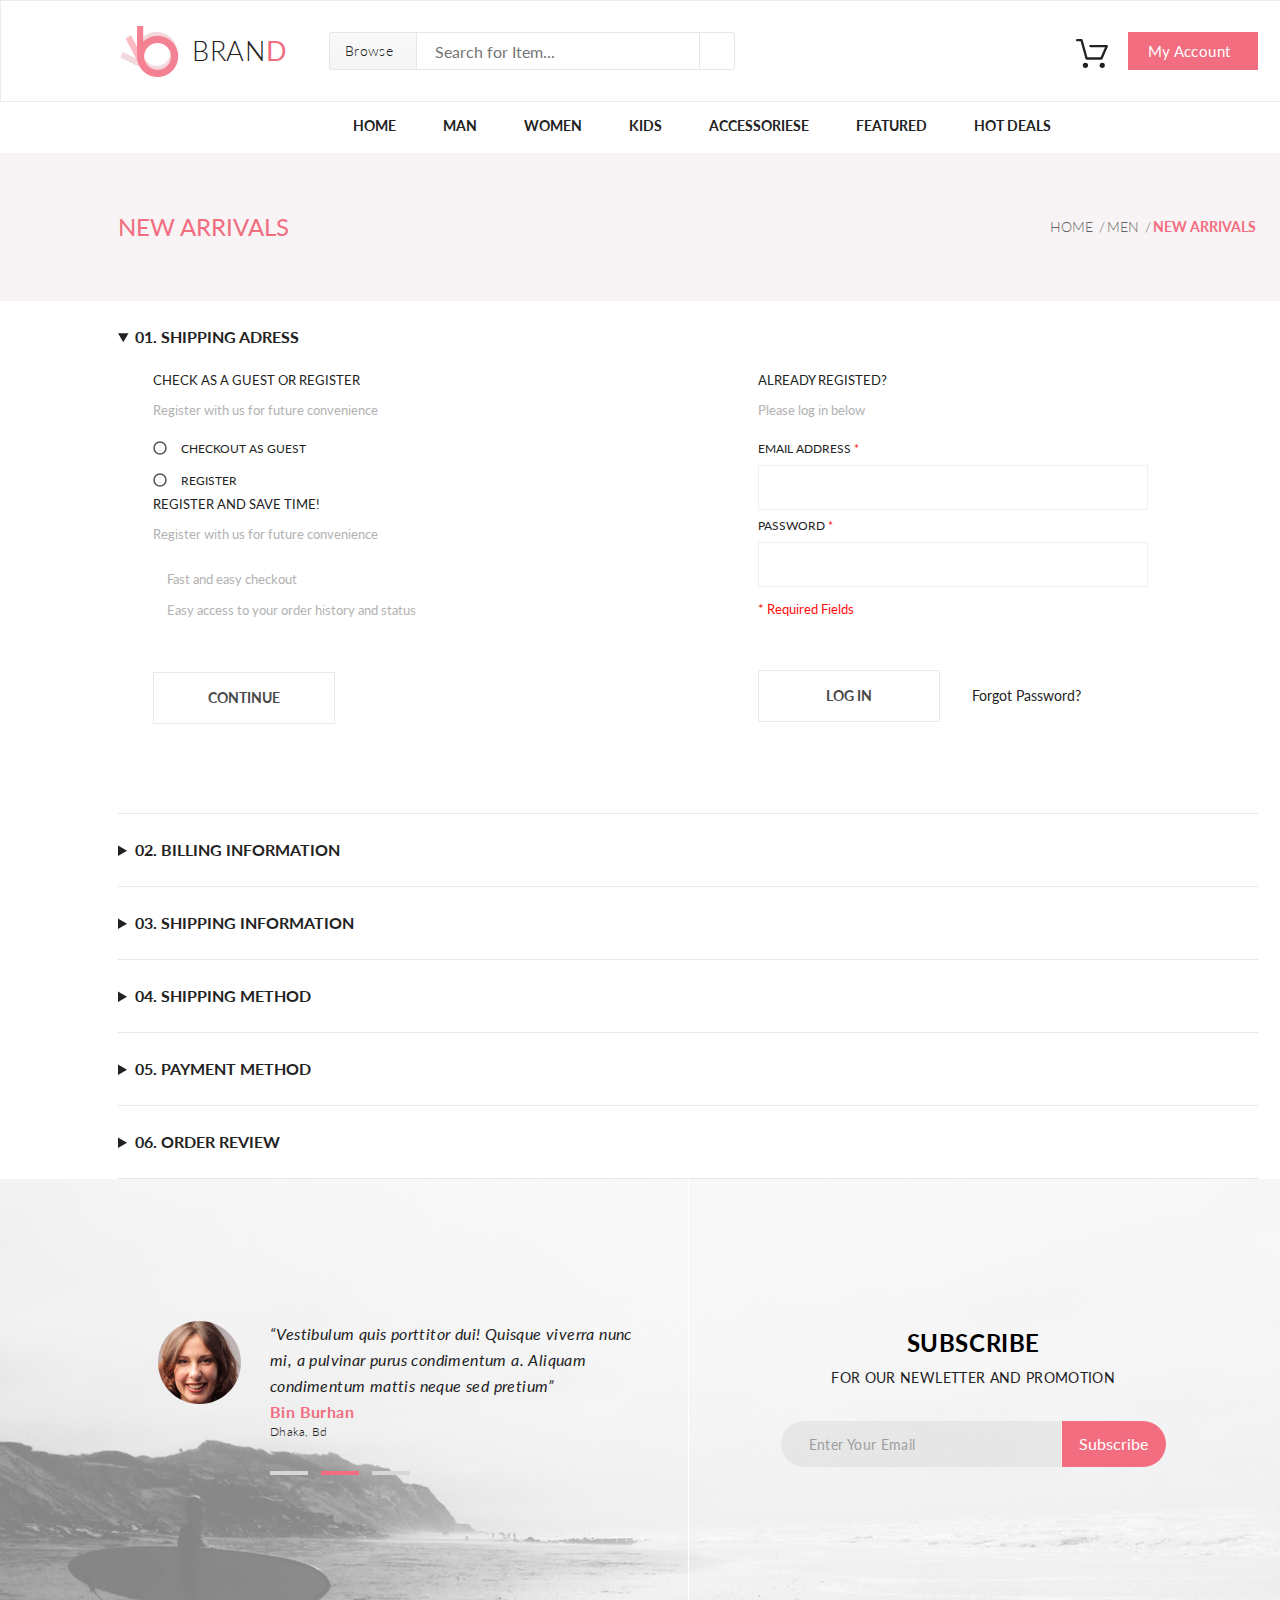
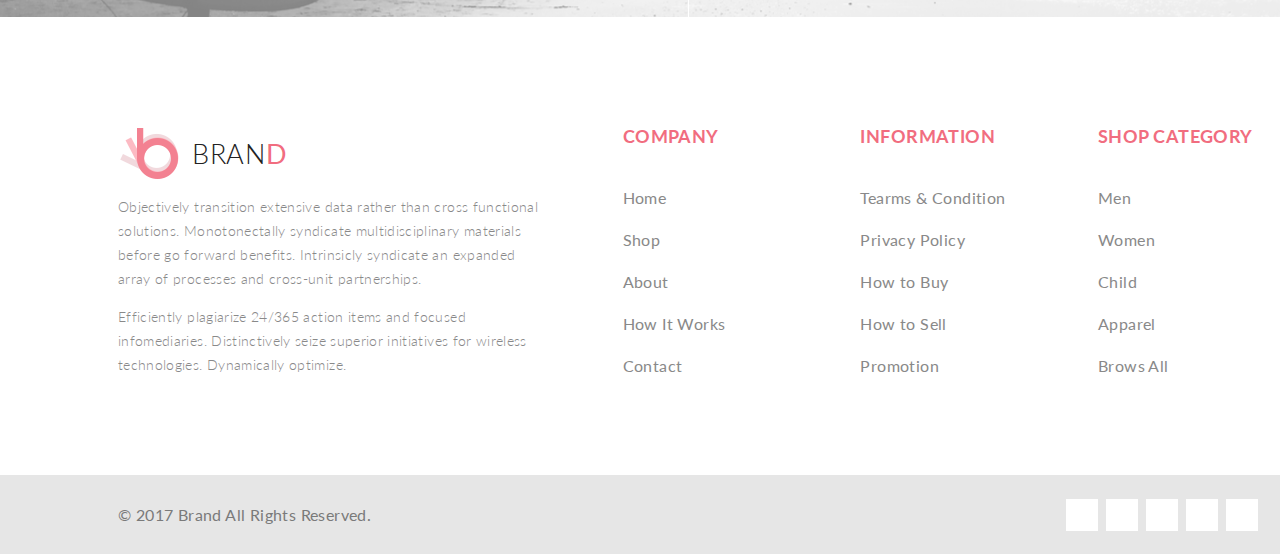
==== commit e745cbcf: "checkout.html footer fixed" ====
--- a/checkout.html
+++ b/checkout.html
@@ -8,431 +8,478 @@
     <link rel="stylesheet" href="style.css">
 </head>
 <body>
-    <header class="header">
-            <div class="header-container">
-                <div class="header-left">
-                    <a class="logo" href="index.html">
-                    <img class="logo-img" src="img/logo.png" alt="logo">
-                    <h3 class="logo-text">BRAN<span class="design-color logo-letter">D</span></h3>
-                    </a>
-                    <form class="header-form" action="#">
-                        <details class="browseBlock">
-                            <summary class="browse-button">Browse</summary>
-                                <nav class="browse-navigation">
-                                    <section class="browse-section">
-                                        <h3 class="browse-title">Women</h3>
-                                        <ul class="browse-list">
-                                            <li class="browse-item"><a href="#" class="browse-link">Dresses</a></li>
-                                            <li class="browse-item"><a href="#" class="browse-link">Tops</a></li>
-                                            <li class="browse-item"><a href="#" class="browse-link">Sweaters/Knits</a></li>
-                                            <li class="browse-item"><a href="#" class="browse-link">Jackets/Coats</a></li>
-                                            <li class="browse-item"><a href="#" class="browse-link">Blazers</a></li>
-                                            <li class="browse-item"><a href="#" class="browse-link">Denim</a></li>
-                                            <li class="browse-item"><a href="#" class="browse-link">Leggings/Pants</a></li>
-                                            <li class="browse-item"><a href="#" class="browse-link">Skirts/Shorts</a></li>
-                                            <li class="browse-item"><a href="#" class="browse-link">Accessories </a></li>
-                                            <li class="browse-item"><a href="#" class="browse-link">Bags/Purses</a></li>
-                                            <li class="browse-item"><a href="#" class="browse-link">Swimwear/Underwear</a></li>
-                                            <li class="browse-item"><a href="#" class="browse-link">Nightwear</a></li>
-                                            <li class="browse-item"><a href="#" class="browse-link">Shoes</a></li>
-                                            <li class="browse-item"><a href="#" class="browse-link">Beauty</a></li>
-                                        </ul>
-                                    </section>
-                                    <section class="browse-section">
-                                        <h3 class="browse-title">Men</h3>
-                                        <ul class="browse-list">
-                                            <li class="browse-item"><a href="#" class="browse-link">Tees/Tank tops</a></li>
-                                            <li class="browse-item"><a href="#" class="browse-link">Shirts/Polos</a></li>
-                                            <li class="browse-item"><a href="#" class="browse-link">Sweaters</a></li>
-                                            <li class="browse-item"><a href="#" class="browse-link">Sweatshirts/Hoodies</a></li>
-                                            <li class="browse-item"><a href="#" class="browse-link">Blazers</a></li>
-                                            <li class="browse-item"><a href="#" class="browse-link">Jackets/vests   </a></li>
-                                        </ul>
-                                    </section>
-                                </nav>
-                        </details>
-                        <input class="header-searchField" type="text" placeholder="Search for Item...">
-                        <button class="header-searchButton" type="submit">
-                            <i class="fas fa-search"></i>
-                        </button>
-                    </form>
-                </div>
-                <div class="header-right">
-                    <div class="cart">
-                        <a href="shopping-cart.html" class="cart-icon">
-                            <img class="cart-img" src="img/cart.svg" alt="cart">
+    <div class="wrapper">
+        <div class="container">
+            <header class="header">
+                <div class="header-container">
+                    <div class="header-left">
+                        <a class="logo" href="index.html">
+                        <img class="logo-img" src="img/logo.png" alt="logo">
+                        <h3 class="logo-text">BRAN<span class="design-color logo-letter">D</span></h3>
                         </a>
-                        <div class="cart-dropdown">
-                            <section class="cart-productSection">
-                                <a class="cart-productSection-link" href="single-page.html">
-                                    <img src="img/cart-product-img1.jpg" alt="product-image">
-                                    <div class="cart-textBox">
+                        <form class="header-form" action="#">
+                            <details class="browseBlock">
+                                <summary class="browse-button">Browse</summary>
+                                    <nav class="browse-navigation">
+                                        <section class="browse-section">
+                                            <h3 class="browse-title">Women</h3>
+                                            <ul class="browse-list">
+                                                <li class="browse-item"><a href="#" class="browse-link">Dresses</a></li>
+                                                <li class="browse-item"><a href="#" class="browse-link">Tops</a></li>
+                                                <li class="browse-item"><a href="#" class="browse-link">Sweaters/Knits</a></li>
+                                                <li class="browse-item"><a href="#" class="browse-link">Jackets/Coats</a></li>
+                                                <li class="browse-item"><a href="#" class="browse-link">Blazers</a></li>
+                                                <li class="browse-item"><a href="#" class="browse-link">Denim</a></li>
+                                                <li class="browse-item"><a href="#" class="browse-link">Leggings/Pants</a></li>
+                                                <li class="browse-item"><a href="#" class="browse-link">Skirts/Shorts</a></li>
+                                                <li class="browse-item"><a href="#" class="browse-link">Accessories </a></li>
+                                                <li class="browse-item"><a href="#" class="browse-link">Bags/Purses</a></li>
+                                                <li class="browse-item"><a href="#" class="browse-link">Swimwear/Underwear</a></li>
+                                                <li class="browse-item"><a href="#" class="browse-link">Nightwear</a></li>
+                                                <li class="browse-item"><a href="#" class="browse-link">Shoes</a></li>
+                                                <li class="browse-item"><a href="#" class="browse-link">Beauty</a></li>
+                                            </ul>
+                                        </section>
+                                        <section class="browse-section">
+                                            <h3 class="browse-title">Men</h3>
+                                            <ul class="browse-list">
+                                                <li class="browse-item"><a href="#" class="browse-link">Tees/Tank tops</a></li>
+                                                <li class="browse-item"><a href="#" class="browse-link">Shirts/Polos</a></li>
+                                                <li class="browse-item"><a href="#" class="browse-link">Sweaters</a></li>
+                                                <li class="browse-item"><a href="#" class="browse-link">Sweatshirts/Hoodies</a></li>
+                                                <li class="browse-item"><a href="#" class="browse-link">Blazers</a></li>
+                                                <li class="browse-item"><a href="#" class="browse-link">Jackets/vests   </a></li>
+                                            </ul>
+                                        </section>
+                                    </nav>
+                            </details>
+                            <input class="header-searchField" type="text" placeholder="Search for Item...">
+                            <button class="header-searchButton" type="submit">
+                                <i class="fas fa-search"></i>
+                            </button>
+                        </form>
+                    </div>
+                    <div class="header-right">
+                        <div class="cart">
+                            <a href="shopping-cart.html" class="cart-icon">
+                                <img class="cart-img" src="img/cart.svg" alt="cart">
+                            </a>
+                            <div class="cart-dropdown">
+                                <section class="cart-productSection">
+                                    <a class="cart-productSection-link" href="single-page.html">
+                                        <img src="img/cart-product-img1.jpg" alt="product-image">
+                                        <div class="cart-textBox">
+                                                <h3 class="cart-productName">REBOX ZANE</h3>
+                                                <div class="cart-stars">
+                                                    <i class="fas fa-star"></i>
+                                                    <i class="fas fa-star"></i>
+                                                    <i class="fas fa-star"></i>
+                                                    <i class="fas fa-star"></i>
+                                                    <i class="fas fa-star-half-alt"></i>
+                                                </div>
+                                                <p class="cart-ordered">1 <span class="cart-ordered-x">x</span> $250</p>
+                                            </div>
+                                    </a>
+                                        <button class="cart-deleteButton">
+                                            <i class="fas fa-times-circle"></i>
+                                        </button>
+                                </section>
+                                <section class="cart-productSection">
+                                    <a class="cart-productSection-link" href="single-page.html">
+                                        <img src="img/cart-product-img2.jpg" alt="product-image">
+                                        <div class="cart-textBox">
                                             <h3 class="cart-productName">REBOX ZANE</h3>
-                                            <div class="cart-stars">
-                                                <i class="fas fa-star"></i>
-                                                <i class="fas fa-star"></i>
-                                                <i class="fas fa-star"></i>
-                                                <i class="fas fa-star"></i>
-                                                <i class="fas fa-star-half-alt"></i>
-                                            </div>
-                                            <p class="cart-ordered">1 <span class="cart-ordered-x">x</span> $250</p>
+                                                <div class="cart-stars">
+                                                    <i class="fas fa-star"></i>
+                                                    <i class="fas fa-star"></i>
+                                                    <i class="fas fa-star"></i>
+                                                    <i class="fas fa-star"></i>
+                                                    <i class="fas fa-star-half-alt"></i>
+                                                </div>
+                                                <p class="cart-ordered">1 <span class="cart-ordered-x">x</span> $250</p>
                                         </div>
-                                </a>
+                                    </a>
                                     <button class="cart-deleteButton">
                                         <i class="fas fa-times-circle"></i>
                                     </button>
-                            </section>
-                            <section class="cart-productSection">
-                                <a class="cart-productSection-link" href="single-page.html">
-                                    <img src="img/cart-product-img2.jpg" alt="product-image">
-                                    <div class="cart-textBox">
-                                        <h3 class="cart-productName">REBOX ZANE</h3>
-                                            <div class="cart-stars">
-                                                <i class="fas fa-star"></i>
-                                                <i class="fas fa-star"></i>
-                                                <i class="fas fa-star"></i>
-                                                <i class="fas fa-star"></i>
-                                                <i class="fas fa-star-half-alt"></i>
-                                            </div>
-                                            <p class="cart-ordered">1 <span class="cart-ordered-x">x</span> $250</p>
-                                    </div>
-                                </a>
-                                <button class="cart-deleteButton">
-                                    <i class="fas fa-times-circle"></i>
-                                </button>
-                            </section>
-                            <div class="cart-orderTotal">
-                                <p>TOTAL</p>
-                                <p>$500.00</p>
+                                </section>
+                                <div class="cart-orderTotal">
+                                    <p>TOTAL</p>
+                                    <p>$500.00</p>
+                                </div>
+                                <a href="checkout.html" class="cart-button">CHECKOUT</a>
+                                <a href="shopping-cart.html" class="cart-button">Go to cart</a>
                             </div>
-                            <a href="checkout.html" class="cart-button">CHECKOUT</a>
-                            <a href="shopping-cart.html" class="cart-button">Go to cart</a>
                         </div>
+                        <a href="#" class="button account-button">My Account <i class="fas fa-caret-down fa-caret-down-myAccount"></i></a>                
                     </div>
-                    <a href="#" class="button account-button">My Account <i class="fas fa-caret-down fa-caret-down-myAccount"></i></a>                
+                </div>
+            </header>
+            <nav class="navigation">
+               <div class="navigation-container">
+                    <ul class="nav-list">
+                        <li class="nav-list-item"><a class="nav-list-link" href="index.html">Home</a></li>
+                        <li class="nav-list-item">
+                               <a href="product.html" class="nav-list-link nav-list-name relative">Man</a>
+                                <nav class="nav-list-navigation nav-list-navigation-positionLeft">
+                                    <section class="nav-list-section">
+                                       <header class="nav-list-title">Women</header>
+                                        <ul class="nav-section-list">
+                                           <li class="nav-section-list-item"><a href="#" class="nav-section-link">Dresses</a></li>
+                                           <li class="nav-section-list-item"><a href="#" class="nav-section-link">Tops</a></li>
+                                           <li class="nav-section-list-item"><a href="#" class="nav-section-link">Sweaters/Knits</a></li>
+                                           <li class="nav-section-list-item"><a href="#" class="nav-section-link">Jackets/Coats</a></li>
+                                           <li class="nav-section-list-item"><a href="#" class="nav-section-link">Blazers</a></li>
+                                           <li class="nav-section-list-item"><a href="#" class="nav-section-link">Denim</a></li>
+                                           <li class="nav-section-list-item"><a href="#" class="nav-section-link">Leggings/Pants</a></li>
+                                           <li class="nav-section-list-item"><a href="#" class="nav-section-link">Skirts/Shorts</a></li>
+                                           <li class="nav-section-list-item"><a href="#" class="nav-section-link">Accessories </a></li>
+                                        </ul>
+                                    </section>
+                                    <section class="nav-list-section">
+                                       <header class="nav-list-title">Women</header>
+                                        <ul class="nav-section-list">
+                                           <li class="nav-section-list-item"><a href="#" class="nav-section-link">Dresses</a></li>
+                                           <li class="nav-section-list-item"><a href="#" class="nav-section-link">Tops</a></li>
+                                           <li class="nav-section-list-item"><a href="#" class="nav-section-link">Sweaters/Knits</a></li>
+                                           <li class="nav-section-list-item"><a href="#" class="nav-section-link">Jackets/Coats</a></li>
+                                        </ul>
+                                    </section>
+                                    <section class="nav-list-section">
+                                       <header class="nav-list-title">Women</header>
+                                        <ul class="nav-section-list">
+                                           <li class="nav-section-list-item"><a href="#" class="nav-section-link">Dresses</a></li>
+                                           <li class="nav-section-list-item"><a href="#" class="nav-section-link">Tops</a></li>
+                                           <li class="nav-section-list-item"><a href="#" class="nav-section-link">Sweaters/Knits</a></li>
+                                        </ul>
+                                    </section>
+                                    <section class="nav-list-section">
+                                       <header class="nav-list-title">Women</header>
+                                        <ul class="nav-section-list">
+                                           <li class="nav-section-list-item"><a href="#" class="nav-section-link">Dresses</a></li>
+                                           <li class="nav-section-list-item"><a href="#" class="nav-section-link">Tops</a></li>
+                                           <li class="nav-section-list-item"><a href="#" class="nav-section-link">Sweaters/Knits</a></li>
+                                           <li class="nav-section-list-item"><a href="#" class="nav-section-link">Jackets/Coats</a></li>
+                                        </ul>
+                                    </section>
+                                    <a href="#" class="nav-list-superSale">
+                                        <img class="nav-list-superSale-img" src="img/super-sale.jpg" alt="Super Sale">
+                                    </a>
+                                </nav>
+                        </li>
+                        <li class="nav-list-item">
+                                <a href="#" class="nav-list-link nav-list-name relative">Women</a>
+                                <nav class="nav-list-navigation nav-list-navigation-positionLeft">
+                                    <section class="nav-list-section">
+                                       <header class="nav-list-title">Women</header>
+                                        <ul class="nav-section-list">
+                                           <li class="nav-section-list-item"><a href="#" class="nav-section-link">Dresses</a></li>
+                                           <li class="nav-section-list-item"><a href="#" class="nav-section-link">Tops</a></li>
+                                           <li class="nav-section-list-item"><a href="#" class="nav-section-link">Sweaters/Knits</a></li>
+                                           <li class="nav-section-list-item"><a href="#" class="nav-section-link">Jackets/Coats</a></li>
+                                           <li class="nav-section-list-item"><a href="#" class="nav-section-link">Blazers</a></li>
+                                           <li class="nav-section-list-item"><a href="#" class="nav-section-link">Denim</a></li>
+                                           <li class="nav-section-list-item"><a href="#" class="nav-section-link">Leggings/Pants</a></li>
+                                           <li class="nav-section-list-item"><a href="#" class="nav-section-link">Skirts/Shorts</a></li>
+                                           <li class="nav-section-list-item"><a href="#" class="nav-section-link">Accessories </a></li>
+                                        </ul>
+                                    </section>
+                                    <section class="nav-list-section">
+                                       <header class="nav-list-title">Women</header>
+                                        <ul class="nav-section-list">
+                                           <li class="nav-section-list-item"><a href="#" class="nav-section-link">Dresses</a></li>
+                                           <li class="nav-section-list-item"><a href="#" class="nav-section-link">Tops</a></li>
+                                           <li class="nav-section-list-item"><a href="#" class="nav-section-link">Sweaters/Knits</a></li>
+                                           <li class="nav-section-list-item"><a href="#" class="nav-section-link">Jackets/Coats</a></li>
+                                        </ul>
+                                    </section>
+                                    <section class="nav-list-section">
+                                       <header class="nav-list-title">Women</header>
+                                        <ul class="nav-section-list">
+                                           <li class="nav-section-list-item"><a href="#" class="nav-section-link">Dresses</a></li>
+                                           <li class="nav-section-list-item"><a href="#" class="nav-section-link">Tops</a></li>
+                                           <li class="nav-section-list-item"><a href="#" class="nav-section-link">Sweaters/Knits</a></li>
+                                        </ul>
+                                    </section>
+                                    <section class="nav-list-section">
+                                       <header class="nav-list-title">Women</header>
+                                        <ul class="nav-section-list">
+                                           <li class="nav-section-list-item"><a href="#" class="nav-section-link">Dresses</a></li>
+                                           <li class="nav-section-list-item"><a href="#" class="nav-section-link">Tops</a></li>
+                                           <li class="nav-section-list-item"><a href="#" class="nav-section-link">Sweaters/Knits</a></li>
+                                           <li class="nav-section-list-item"><a href="#" class="nav-section-link">Jackets/Coats</a></li>
+                                        </ul>
+                                    </section>
+                                    <a href="#" class="nav-list-superSale">
+                                        <img class="nav-list-superSale-img" src="img/super-sale.jpg" alt="Super Sale">
+                                    </a>
+                                </nav>
+                        </li>
+                        <li class="nav-list-item">
+                               <a href="#" class="nav-list-link nav-list-name relative">Kids</a>
+                                <nav class="nav-list-navigation nav-list-navigation-positionCenter">
+                                    <section class="nav-list-section">
+                                       <header class="nav-list-title">Women</header>
+                                        <ul class="nav-section-list">
+                                           <li class="nav-section-list-item"><a href="#" class="nav-section-link">Dresses</a></li>
+                                           <li class="nav-section-list-item"><a href="#" class="nav-section-link">Tops</a></li>
+                                           <li class="nav-section-list-item"><a href="#" class="nav-section-link">Sweaters/Knits</a></li>
+                                           <li class="nav-section-list-item"><a href="#" class="nav-section-link">Jackets/Coats</a></li>
+                                           <li class="nav-section-list-item"><a href="#" class="nav-section-link">Blazers</a></li>
+                                           <li class="nav-section-list-item"><a href="#" class="nav-section-link">Denim</a></li>
+                                           <li class="nav-section-list-item"><a href="#" class="nav-section-link">Leggings/Pants</a></li>
+                                           <li class="nav-section-list-item"><a href="#" class="nav-section-link">Skirts/Shorts</a></li>
+                                           <li class="nav-section-list-item"><a href="#" class="nav-section-link">Accessories </a></li>
+                                        </ul>
+                                    </section>
+                                    <section class="nav-list-section">
+                                       <header class="nav-list-title">Women</header>
+                                        <ul class="nav-section-list">
+                                           <li class="nav-section-list-item"><a href="#" class="nav-section-link">Dresses</a></li>
+                                           <li class="nav-section-list-item"><a href="#" class="nav-section-link">Tops</a></li>
+                                           <li class="nav-section-list-item"><a href="#" class="nav-section-link">Sweaters/Knits</a></li>
+                                           <li class="nav-section-list-item"><a href="#" class="nav-section-link">Jackets/Coats</a></li>
+                                        </ul>
+                                    </section>
+                                    <section class="nav-list-section">
+                                       <header class="nav-list-title">Women</header>
+                                        <ul class="nav-section-list">
+                                           <li class="nav-section-list-item"><a href="#" class="nav-section-link">Dresses</a></li>
+                                           <li class="nav-section-list-item"><a href="#" class="nav-section-link">Tops</a></li>
+                                           <li class="nav-section-list-item"><a href="#" class="nav-section-link">Sweaters/Knits</a></li>
+                                        </ul>
+                                    </section>
+                                    <section class="nav-list-section">
+                                       <header class="nav-list-title">Women</header>
+                                        <ul class="nav-section-list">
+                                           <li class="nav-section-list-item"><a href="#" class="nav-section-link">Dresses</a></li>
+                                           <li class="nav-section-list-item"><a href="#" class="nav-section-link">Tops</a></li>
+                                           <li class="nav-section-list-item"><a href="#" class="nav-section-link">Sweaters/Knits</a></li>
+                                           <li class="nav-section-list-item"><a href="#" class="nav-section-link">Jackets/Coats</a></li>
+                                        </ul>
+                                    </section>
+                                    <a href="#" class="nav-list-superSale">
+                                        <img class="nav-list-superSale-img" src="img/super-sale.jpg" alt="Super Sale">
+                                    </a>
+                                </nav>
+                        </li>
+                        <li class="nav-list-item">
+                                <a href="#" class="nav-list-link nav-list-name relative">Accessoriese</a>
+                                <nav class="nav-list-navigation nav-list-navigation-positionCenter">
+                                    <section class="nav-list-section">
+                                       <header class="nav-list-title">Women</header>
+                                        <ul class="nav-section-list">
+                                           <li class="nav-section-list-item"><a href="#" class="nav-section-link">Dresses</a></li>
+                                           <li class="nav-section-list-item"><a href="#" class="nav-section-link">Tops</a></li>
+                                           <li class="nav-section-list-item"><a href="#" class="nav-section-link">Sweaters/Knits</a></li>
+                                           <li class="nav-section-list-item"><a href="#" class="nav-section-link">Jackets/Coats</a></li>
+                                           <li class="nav-section-list-item"><a href="#" class="nav-section-link">Blazers</a></li>
+                                           <li class="nav-section-list-item"><a href="#" class="nav-section-link">Denim</a></li>
+                                           <li class="nav-section-list-item"><a href="#" class="nav-section-link">Leggings/Pants</a></li>
+                                           <li class="nav-section-list-item"><a href="#" class="nav-section-link">Skirts/Shorts</a></li>
+                                           <li class="nav-section-list-item"><a href="#" class="nav-section-link">Accessories </a></li>
+                                        </ul>
+                                    </section>
+                                    <section class="nav-list-section">
+                                       <header class="nav-list-title">Women</header>
+                                        <ul class="nav-section-list">
+                                           <li class="nav-section-list-item"><a href="#" class="nav-section-link">Dresses</a></li>
+                                           <li class="nav-section-list-item"><a href="#" class="nav-section-link">Tops</a></li>
+                                           <li class="nav-section-list-item"><a href="#" class="nav-section-link">Sweaters/Knits</a></li>
+                                           <li class="nav-section-list-item"><a href="#" class="nav-section-link">Jackets/Coats</a></li>
+                                        </ul>
+                                    </section>
+                                    <section class="nav-list-section">
+                                       <header class="nav-list-title">Women</header>
+                                        <ul class="nav-section-list">
+                                           <li class="nav-section-list-item"><a href="#" class="nav-section-link">Dresses</a></li>
+                                           <li class="nav-section-list-item"><a href="#" class="nav-section-link">Tops</a></li>
+                                           <li class="nav-section-list-item"><a href="#" class="nav-section-link">Sweaters/Knits</a></li>
+                                        </ul>
+                                    </section>
+                                    <section class="nav-list-section">
+                                       <header class="nav-list-title">Women</header>
+                                        <ul class="nav-section-list">
+                                           <li class="nav-section-list-item"><a href="#" class="nav-section-link">Dresses</a></li>
+                                           <li class="nav-section-list-item"><a href="#" class="nav-section-link">Tops</a></li>
+                                           <li class="nav-section-list-item"><a href="#" class="nav-section-link">Sweaters/Knits</a></li>
+                                           <li class="nav-section-list-item"><a href="#" class="nav-section-link">Jackets/Coats</a></li>
+                                        </ul>
+                                    </section>
+                                    <a href="#" class="nav-list-superSale">
+                                        <img class="nav-list-superSale-img" src="img/super-sale.jpg" alt="Super Sale">
+                                    </a>
+                                </nav>
+                        </li>
+                        <li class="nav-list-item">
+                                <a href="#" class="nav-list-link nav-list-name relative">Featured</a>
+                                <nav class="nav-list-navigation nav-list-navigation-positionRight">
+                                    <section class="nav-list-section">
+                                       <header class="nav-list-title">Women</header>
+                                        <ul class="nav-section-list">
+                                           <li class="nav-section-list-item"><a href="#" class="nav-section-link">Dresses</a></li>
+                                           <li class="nav-section-list-item"><a href="#" class="nav-section-link">Tops</a></li>
+                                           <li class="nav-section-list-item"><a href="#" class="nav-section-link">Sweaters/Knits</a></li>
+                                           <li class="nav-section-list-item"><a href="#" class="nav-section-link">Jackets/Coats</a></li>
+                                           <li class="nav-section-list-item"><a href="#" class="nav-section-link">Blazers</a></li>
+                                           <li class="nav-section-list-item"><a href="#" class="nav-section-link">Denim</a></li>
+                                           <li class="nav-section-list-item"><a href="#" class="nav-section-link">Leggings/Pants</a></li>
+                                           <li class="nav-section-list-item"><a href="#" class="nav-section-link">Skirts/Shorts</a></li>
+                                           <li class="nav-section-list-item"><a href="#" class="nav-section-link">Accessories </a></li>
+                                        </ul>
+                                    </section>
+                                    <section class="nav-list-section">
+                                       <header class="nav-list-title">Women</header>
+                                        <ul class="nav-section-list">
+                                           <li class="nav-section-list-item"><a href="#" class="nav-section-link">Dresses</a></li>
+                                           <li class="nav-section-list-item"><a href="#" class="nav-section-link">Tops</a></li>
+                                           <li class="nav-section-list-item"><a href="#" class="nav-section-link">Sweaters/Knits</a></li>
+                                           <li class="nav-section-list-item"><a href="#" class="nav-section-link">Jackets/Coats</a></li>
+                                        </ul>
+                                    </section>
+                                    <section class="nav-list-section">
+                                       <header class="nav-list-title">Women</header>
+                                        <ul class="nav-section-list">
+                                           <li class="nav-section-list-item"><a href="#" class="nav-section-link">Dresses</a></li>
+                                           <li class="nav-section-list-item"><a href="#" class="nav-section-link">Tops</a></li>
+                                           <li class="nav-section-list-item"><a href="#" class="nav-section-link">Sweaters/Knits</a></li>
+                                        </ul>
+                                    </section>
+                                    <section class="nav-list-section">
+                                       <header class="nav-list-title">Women</header>
+                                        <ul class="nav-section-list">
+                                           <li class="nav-section-list-item"><a href="#" class="nav-section-link">Dresses</a></li>
+                                           <li class="nav-section-list-item"><a href="#" class="nav-section-link">Tops</a></li>
+                                           <li class="nav-section-list-item"><a href="#" class="nav-section-link">Sweaters/Knits</a></li>
+                                           <li class="nav-section-list-item"><a href="#" class="nav-section-link">Jackets/Coats</a></li>
+                                        </ul>
+                                    </section>
+                                    <a href="#" class="nav-list-superSale">
+                                        <img class="nav-list-superSale-img" src="img/super-sale.jpg" alt="Super Sale">
+                                    </a>
+                                </nav>
+                        </li>
+                        <li class="nav-list-item">
+                               <a href="#" class="nav-list-link nav-list-name relative">Hot Deals</a>
+                                <nav class="nav-list-navigation nav-list-navigation-positionRight">
+                                    <section class="nav-list-section">
+                                       <header class="nav-list-title">Women</header>
+                                        <ul class="nav-section-list">
+                                           <li class="nav-section-list-item"><a href="#" class="nav-section-link">Dresses</a></li>
+                                           <li class="nav-section-list-item"><a href="#" class="nav-section-link">Tops</a></li>
+                                           <li class="nav-section-list-item"><a href="#" class="nav-section-link">Sweaters/Knits</a></li>
+                                           <li class="nav-section-list-item"><a href="#" class="nav-section-link">Jackets/Coats</a></li>
+                                           <li class="nav-section-list-item"><a href="#" class="nav-section-link">Blazers</a></li>
+                                           <li class="nav-section-list-item"><a href="#" class="nav-section-link">Denim</a></li>
+                                           <li class="nav-section-list-item"><a href="#" class="nav-section-link">Leggings/Pants</a></li>
+                                           <li class="nav-section-list-item"><a href="#" class="nav-section-link">Skirts/Shorts</a></li>
+                                           <li class="nav-section-list-item"><a href="#" class="nav-section-link">Accessories </a></li>
+                                        </ul>
+                                    </section>
+                                    <section class="nav-list-section">
+                                       <header class="nav-list-title">Women</header>
+                                        <ul class="nav-section-list">
+                                           <li class="nav-section-list-item"><a href="#" class="nav-section-link">Dresses</a></li>
+                                           <li class="nav-section-list-item"><a href="#" class="nav-section-link">Tops</a></li>
+                                           <li class="nav-section-list-item"><a href="#" class="nav-section-link">Sweaters/Knits</a></li>
+                                           <li class="nav-section-list-item"><a href="#" class="nav-section-link">Jackets/Coats</a></li>
+                                        </ul>
+                                    </section>
+                                    <section class="nav-list-section">
+                                       <header class="nav-list-title">Women</header>
+                                        <ul class="nav-section-list">
+                                           <li class="nav-section-list-item"><a href="#" class="nav-section-link">Dresses</a></li>
+                                           <li class="nav-section-list-item"><a href="#" class="nav-section-link">Tops</a></li>
+                                           <li class="nav-section-list-item"><a href="#" class="nav-section-link">Sweaters/Knits</a></li>
+                                        </ul>
+                                    </section>
+                                    <section class="nav-list-section">
+                                       <header class="nav-list-title">Women</header>
+                                        <ul class="nav-section-list">
+                                           <li class="nav-section-list-item"><a href="#" class="nav-section-link">Dresses</a></li>
+                                           <li class="nav-section-list-item"><a href="#" class="nav-section-link">Tops</a></li>
+                                           <li class="nav-section-list-item"><a href="#" class="nav-section-link">Sweaters/Knits</a></li>
+                                           <li class="nav-section-list-item"><a href="#" class="nav-section-link">Jackets/Coats</a></li>
+                                        </ul>
+                                    </section>
+                                    <a href="#" class="nav-list-superSale">
+                                        <img class="nav-list-superSale-img" src="img/super-sale.jpg" alt="Super Sale">
+                                    </a>
+                                </nav>
+                        </li>
+                    </ul>
+               </div>
+            </nav>
+            <div class="breadcrumb">
+                <div class="breadcrumb-container">
+                    <h2 class="breadcrumb-title">New Arrivals</h2>
+                    <nav class="breadcrumb-navingation">
+                        <ul class="breadcrumb-navigationList">
+                            <li class="breadcrumb-navigationList-item">
+                                <a href="index.html" class="breadcrumb-navigationList-link">Home</a>
+                            </li>
+                            <li class="breadcrumb-navigationList-item">
+                                <a href="product.html" class="breadcrumb-navigationList-link">Men</a>
+                            </li>
+                            <li class="breadcrumb-navigationList-item">
+                                <a href="#" class="breadcrumb-navigationList-link breadcrumb-navigationList-link-active">New Arrivals</a>
+                            </li>
+                        </ul>
+                    </nav>
                 </div>
             </div>
-        </header>
-    <nav class="navigation">
-       <div class="navigation-container">
-            <ul class="nav-list">
-                <li class="nav-list-item"><a class="nav-list-link" href="index.html">Home</a></li>
-                <li class="nav-list-item">
-                       <a href="product.html" class="nav-list-link nav-list-name relative">Man</a>
-                        <nav class="nav-list-navigation nav-list-navigation-positionLeft">
-                            <section class="nav-list-section">
-                               <header class="nav-list-title">Women</header>
-                                <ul class="nav-section-list">
-                                   <li class="nav-section-list-item"><a href="#" class="nav-section-link">Dresses</a></li>
-                                   <li class="nav-section-list-item"><a href="#" class="nav-section-link">Tops</a></li>
-                                   <li class="nav-section-list-item"><a href="#" class="nav-section-link">Sweaters/Knits</a></li>
-                                   <li class="nav-section-list-item"><a href="#" class="nav-section-link">Jackets/Coats</a></li>
-                                   <li class="nav-section-list-item"><a href="#" class="nav-section-link">Blazers</a></li>
-                                   <li class="nav-section-list-item"><a href="#" class="nav-section-link">Denim</a></li>
-                                   <li class="nav-section-list-item"><a href="#" class="nav-section-link">Leggings/Pants</a></li>
-                                   <li class="nav-section-list-item"><a href="#" class="nav-section-link">Skirts/Shorts</a></li>
-                                   <li class="nav-section-list-item"><a href="#" class="nav-section-link">Accessories </a></li>
-                                </ul>
-                            </section>
-                            <section class="nav-list-section">
-                               <header class="nav-list-title">Women</header>
-                                <ul class="nav-section-list">
-                                   <li class="nav-section-list-item"><a href="#" class="nav-section-link">Dresses</a></li>
-                                   <li class="nav-section-list-item"><a href="#" class="nav-section-link">Tops</a></li>
-                                   <li class="nav-section-list-item"><a href="#" class="nav-section-link">Sweaters/Knits</a></li>
-                                   <li class="nav-section-list-item"><a href="#" class="nav-section-link">Jackets/Coats</a></li>
-                                </ul>
-                            </section>
-                            <section class="nav-list-section">
-                               <header class="nav-list-title">Women</header>
-                                <ul class="nav-section-list">
-                                   <li class="nav-section-list-item"><a href="#" class="nav-section-link">Dresses</a></li>
-                                   <li class="nav-section-list-item"><a href="#" class="nav-section-link">Tops</a></li>
-                                   <li class="nav-section-list-item"><a href="#" class="nav-section-link">Sweaters/Knits</a></li>
-                                </ul>
-                            </section>
-                            <section class="nav-list-section">
-                               <header class="nav-list-title">Women</header>
-                                <ul class="nav-section-list">
-                                   <li class="nav-section-list-item"><a href="#" class="nav-section-link">Dresses</a></li>
-                                   <li class="nav-section-list-item"><a href="#" class="nav-section-link">Tops</a></li>
-                                   <li class="nav-section-list-item"><a href="#" class="nav-section-link">Sweaters/Knits</a></li>
-                                   <li class="nav-section-list-item"><a href="#" class="nav-section-link">Jackets/Coats</a></li>
-                                </ul>
-                            </section>
-                            <a href="#" class="nav-list-superSale">
-                                <img class="nav-list-superSale-img" src="img/super-sale.jpg" alt="Super Sale">
-                            </a>
-                        </nav>
-                </li>
-                <li class="nav-list-item">
-                        <a href="#" class="nav-list-link nav-list-name relative">Women</a>
-                        <nav class="nav-list-navigation nav-list-navigation-positionLeft">
-                            <section class="nav-list-section">
-                               <header class="nav-list-title">Women</header>
-                                <ul class="nav-section-list">
-                                   <li class="nav-section-list-item"><a href="#" class="nav-section-link">Dresses</a></li>
-                                   <li class="nav-section-list-item"><a href="#" class="nav-section-link">Tops</a></li>
-                                   <li class="nav-section-list-item"><a href="#" class="nav-section-link">Sweaters/Knits</a></li>
-                                   <li class="nav-section-list-item"><a href="#" class="nav-section-link">Jackets/Coats</a></li>
-                                   <li class="nav-section-list-item"><a href="#" class="nav-section-link">Blazers</a></li>
-                                   <li class="nav-section-list-item"><a href="#" class="nav-section-link">Denim</a></li>
-                                   <li class="nav-section-list-item"><a href="#" class="nav-section-link">Leggings/Pants</a></li>
-                                   <li class="nav-section-list-item"><a href="#" class="nav-section-link">Skirts/Shorts</a></li>
-                                   <li class="nav-section-list-item"><a href="#" class="nav-section-link">Accessories </a></li>
-                                </ul>
-                            </section>
-                            <section class="nav-list-section">
-                               <header class="nav-list-title">Women</header>
-                                <ul class="nav-section-list">
-                                   <li class="nav-section-list-item"><a href="#" class="nav-section-link">Dresses</a></li>
-                                   <li class="nav-section-list-item"><a href="#" class="nav-section-link">Tops</a></li>
-                                   <li class="nav-section-list-item"><a href="#" class="nav-section-link">Sweaters/Knits</a></li>
-                                   <li class="nav-section-list-item"><a href="#" class="nav-section-link">Jackets/Coats</a></li>
-                                </ul>
-                            </section>
-                            <section class="nav-list-section">
-                               <header class="nav-list-title">Women</header>
-                                <ul class="nav-section-list">
-                                   <li class="nav-section-list-item"><a href="#" class="nav-section-link">Dresses</a></li>
-                                   <li class="nav-section-list-item"><a href="#" class="nav-section-link">Tops</a></li>
-                                   <li class="nav-section-list-item"><a href="#" class="nav-section-link">Sweaters/Knits</a></li>
-                                </ul>
-                            </section>
-                            <section class="nav-list-section">
-                               <header class="nav-list-title">Women</header>
-                                <ul class="nav-section-list">
-                                   <li class="nav-section-list-item"><a href="#" class="nav-section-link">Dresses</a></li>
-                                   <li class="nav-section-list-item"><a href="#" class="nav-section-link">Tops</a></li>
-                                   <li class="nav-section-list-item"><a href="#" class="nav-section-link">Sweaters/Knits</a></li>
-                                   <li class="nav-section-list-item"><a href="#" class="nav-section-link">Jackets/Coats</a></li>
-                                </ul>
-                            </section>
-                            <a href="#" class="nav-list-superSale">
-                                <img class="nav-list-superSale-img" src="img/super-sale.jpg" alt="Super Sale">
-                            </a>
-                        </nav>
-                </li>
-                <li class="nav-list-item">
-                       <a href="#" class="nav-list-link nav-list-name relative">Kids</a>
-                        <nav class="nav-list-navigation nav-list-navigation-positionCenter">
-                            <section class="nav-list-section">
-                               <header class="nav-list-title">Women</header>
-                                <ul class="nav-section-list">
-                                   <li class="nav-section-list-item"><a href="#" class="nav-section-link">Dresses</a></li>
-                                   <li class="nav-section-list-item"><a href="#" class="nav-section-link">Tops</a></li>
-                                   <li class="nav-section-list-item"><a href="#" class="nav-section-link">Sweaters/Knits</a></li>
-                                   <li class="nav-section-list-item"><a href="#" class="nav-section-link">Jackets/Coats</a></li>
-                                   <li class="nav-section-list-item"><a href="#" class="nav-section-link">Blazers</a></li>
-                                   <li class="nav-section-list-item"><a href="#" class="nav-section-link">Denim</a></li>
-                                   <li class="nav-section-list-item"><a href="#" class="nav-section-link">Leggings/Pants</a></li>
-                                   <li class="nav-section-list-item"><a href="#" class="nav-section-link">Skirts/Shorts</a></li>
-                                   <li class="nav-section-list-item"><a href="#" class="nav-section-link">Accessories </a></li>
-                                </ul>
-                            </section>
-                            <section class="nav-list-section">
-                               <header class="nav-list-title">Women</header>
-                                <ul class="nav-section-list">
-                                   <li class="nav-section-list-item"><a href="#" class="nav-section-link">Dresses</a></li>
-                                   <li class="nav-section-list-item"><a href="#" class="nav-section-link">Tops</a></li>
-                                   <li class="nav-section-list-item"><a href="#" class="nav-section-link">Sweaters/Knits</a></li>
-                                   <li class="nav-section-list-item"><a href="#" class="nav-section-link">Jackets/Coats</a></li>
-                                </ul>
-                            </section>
-                            <section class="nav-list-section">
-                               <header class="nav-list-title">Women</header>
-                                <ul class="nav-section-list">
-                                   <li class="nav-section-list-item"><a href="#" class="nav-section-link">Dresses</a></li>
-                                   <li class="nav-section-list-item"><a href="#" class="nav-section-link">Tops</a></li>
-                                   <li class="nav-section-list-item"><a href="#" class="nav-section-link">Sweaters/Knits</a></li>
-                                </ul>
-                            </section>
-                            <section class="nav-list-section">
-                               <header class="nav-list-title">Women</header>
-                                <ul class="nav-section-list">
-                                   <li class="nav-section-list-item"><a href="#" class="nav-section-link">Dresses</a></li>
-                                   <li class="nav-section-list-item"><a href="#" class="nav-section-link">Tops</a></li>
-                                   <li class="nav-section-list-item"><a href="#" class="nav-section-link">Sweaters/Knits</a></li>
-                                   <li class="nav-section-list-item"><a href="#" class="nav-section-link">Jackets/Coats</a></li>
-                                </ul>
-                            </section>
-                            <a href="#" class="nav-list-superSale">
-                                <img class="nav-list-superSale-img" src="img/super-sale.jpg" alt="Super Sale">
-                            </a>
-                        </nav>
-                </li>
-                <li class="nav-list-item">
-                        <a href="#" class="nav-list-link nav-list-name relative">Accessoriese</a>
-                        <nav class="nav-list-navigation nav-list-navigation-positionCenter">
-                            <section class="nav-list-section">
-                               <header class="nav-list-title">Women</header>
-                                <ul class="nav-section-list">
-                                   <li class="nav-section-list-item"><a href="#" class="nav-section-link">Dresses</a></li>
-                                   <li class="nav-section-list-item"><a href="#" class="nav-section-link">Tops</a></li>
-                                   <li class="nav-section-list-item"><a href="#" class="nav-section-link">Sweaters/Knits</a></li>
-                                   <li class="nav-section-list-item"><a href="#" class="nav-section-link">Jackets/Coats</a></li>
-                                   <li class="nav-section-list-item"><a href="#" class="nav-section-link">Blazers</a></li>
-                                   <li class="nav-section-list-item"><a href="#" class="nav-section-link">Denim</a></li>
-                                   <li class="nav-section-list-item"><a href="#" class="nav-section-link">Leggings/Pants</a></li>
-                                   <li class="nav-section-list-item"><a href="#" class="nav-section-link">Skirts/Shorts</a></li>
-                                   <li class="nav-section-list-item"><a href="#" class="nav-section-link">Accessories </a></li>
-                                </ul>
-                            </section>
-                            <section class="nav-list-section">
-                               <header class="nav-list-title">Women</header>
-                                <ul class="nav-section-list">
-                                   <li class="nav-section-list-item"><a href="#" class="nav-section-link">Dresses</a></li>
-                                   <li class="nav-section-list-item"><a href="#" class="nav-section-link">Tops</a></li>
-                                   <li class="nav-section-list-item"><a href="#" class="nav-section-link">Sweaters/Knits</a></li>
-                                   <li class="nav-section-list-item"><a href="#" class="nav-section-link">Jackets/Coats</a></li>
-                                </ul>
-                            </section>
-                            <section class="nav-list-section">
-                               <header class="nav-list-title">Women</header>
-                                <ul class="nav-section-list">
-                                   <li class="nav-section-list-item"><a href="#" class="nav-section-link">Dresses</a></li>
-                                   <li class="nav-section-list-item"><a href="#" class="nav-section-link">Tops</a></li>
-                                   <li class="nav-section-list-item"><a href="#" class="nav-section-link">Sweaters/Knits</a></li>
-                                </ul>
-                            </section>
-                            <section class="nav-list-section">
-                               <header class="nav-list-title">Women</header>
-                                <ul class="nav-section-list">
-                                   <li class="nav-section-list-item"><a href="#" class="nav-section-link">Dresses</a></li>
-                                   <li class="nav-section-list-item"><a href="#" class="nav-section-link">Tops</a></li>
-                                   <li class="nav-section-list-item"><a href="#" class="nav-section-link">Sweaters/Knits</a></li>
-                                   <li class="nav-section-list-item"><a href="#" class="nav-section-link">Jackets/Coats</a></li>
-                                </ul>
-                            </section>
-                            <a href="#" class="nav-list-superSale">
-                                <img class="nav-list-superSale-img" src="img/super-sale.jpg" alt="Super Sale">
-                            </a>
-                        </nav>
-                </li>
-                <li class="nav-list-item">
-                        <a href="#" class="nav-list-link nav-list-name relative">Featured</a>
-                        <nav class="nav-list-navigation nav-list-navigation-positionRight">
-                            <section class="nav-list-section">
-                               <header class="nav-list-title">Women</header>
-                                <ul class="nav-section-list">
-                                   <li class="nav-section-list-item"><a href="#" class="nav-section-link">Dresses</a></li>
-                                   <li class="nav-section-list-item"><a href="#" class="nav-section-link">Tops</a></li>
-                                   <li class="nav-section-list-item"><a href="#" class="nav-section-link">Sweaters/Knits</a></li>
-                                   <li class="nav-section-list-item"><a href="#" class="nav-section-link">Jackets/Coats</a></li>
-                                   <li class="nav-section-list-item"><a href="#" class="nav-section-link">Blazers</a></li>
-                                   <li class="nav-section-list-item"><a href="#" class="nav-section-link">Denim</a></li>
-                                   <li class="nav-section-list-item"><a href="#" class="nav-section-link">Leggings/Pants</a></li>
-                                   <li class="nav-section-list-item"><a href="#" class="nav-section-link">Skirts/Shorts</a></li>
-                                   <li class="nav-section-list-item"><a href="#" class="nav-section-link">Accessories </a></li>
-                                </ul>
-                            </section>
-                            <section class="nav-list-section">
-                               <header class="nav-list-title">Women</header>
-                                <ul class="nav-section-list">
-                                   <li class="nav-section-list-item"><a href="#" class="nav-section-link">Dresses</a></li>
-                                   <li class="nav-section-list-item"><a href="#" class="nav-section-link">Tops</a></li>
-                                   <li class="nav-section-list-item"><a href="#" class="nav-section-link">Sweaters/Knits</a></li>
-                                   <li class="nav-section-list-item"><a href="#" class="nav-section-link">Jackets/Coats</a></li>
-                                </ul>
-                            </section>
-                            <section class="nav-list-section">
-                               <header class="nav-list-title">Women</header>
-                                <ul class="nav-section-list">
-                                   <li class="nav-section-list-item"><a href="#" class="nav-section-link">Dresses</a></li>
-                                   <li class="nav-section-list-item"><a href="#" class="nav-section-link">Tops</a></li>
-                                   <li class="nav-section-list-item"><a href="#" class="nav-section-link">Sweaters/Knits</a></li>
-                                </ul>
-                            </section>
-                            <section class="nav-list-section">
-                               <header class="nav-list-title">Women</header>
-                                <ul class="nav-section-list">
-                                   <li class="nav-section-list-item"><a href="#" class="nav-section-link">Dresses</a></li>
-                                   <li class="nav-section-list-item"><a href="#" class="nav-section-link">Tops</a></li>
-                                   <li class="nav-section-list-item"><a href="#" class="nav-section-link">Sweaters/Knits</a></li>
-                                   <li class="nav-section-list-item"><a href="#" class="nav-section-link">Jackets/Coats</a></li>
-                                </ul>
-                            </section>
-                            <a href="#" class="nav-list-superSale">
-                                <img class="nav-list-superSale-img" src="img/super-sale.jpg" alt="Super Sale">
-                            </a>
-                        </nav>
-                </li>
-                <li class="nav-list-item">
-                       <a href="#" class="nav-list-link nav-list-name relative">Hot Deals</a>
-                        <nav class="nav-list-navigation nav-list-navigation-positionRight">
-                            <section class="nav-list-section">
-                               <header class="nav-list-title">Women</header>
-                                <ul class="nav-section-list">
-                                   <li class="nav-section-list-item"><a href="#" class="nav-section-link">Dresses</a></li>
-                                   <li class="nav-section-list-item"><a href="#" class="nav-section-link">Tops</a></li>
-                                   <li class="nav-section-list-item"><a href="#" class="nav-section-link">Sweaters/Knits</a></li>
-                                   <li class="nav-section-list-item"><a href="#" class="nav-section-link">Jackets/Coats</a></li>
-                                   <li class="nav-section-list-item"><a href="#" class="nav-section-link">Blazers</a></li>
-                                   <li class="nav-section-list-item"><a href="#" class="nav-section-link">Denim</a></li>
-                                   <li class="nav-section-list-item"><a href="#" class="nav-section-link">Leggings/Pants</a></li>
-                                   <li class="nav-section-list-item"><a href="#" class="nav-section-link">Skirts/Shorts</a></li>
-                                   <li class="nav-section-list-item"><a href="#" class="nav-section-link">Accessories </a></li>
-                                </ul>
-                            </section>
-                            <section class="nav-list-section">
-                               <header class="nav-list-title">Women</header>
-                                <ul class="nav-section-list">
-                                   <li class="nav-section-list-item"><a href="#" class="nav-section-link">Dresses</a></li>
-                                   <li class="nav-section-list-item"><a href="#" class="nav-section-link">Tops</a></li>
-                                   <li class="nav-section-list-item"><a href="#" class="nav-section-link">Sweaters/Knits</a></li>
-                                   <li class="nav-section-list-item"><a href="#" class="nav-section-link">Jackets/Coats</a></li>
-                                </ul>
-                            </section>
-                            <section class="nav-list-section">
-                               <header class="nav-list-title">Women</header>
-                                <ul class="nav-section-list">
-                                   <li class="nav-section-list-item"><a href="#" class="nav-section-link">Dresses</a></li>
-                                   <li class="nav-section-list-item"><a href="#" class="nav-section-link">Tops</a></li>
-                                   <li class="nav-section-list-item"><a href="#" class="nav-section-link">Sweaters/Knits</a></li>
-                                </ul>
-                            </section>
-                            <section class="nav-list-section">
-                               <header class="nav-list-title">Women</header>
-                                <ul class="nav-section-list">
-                                   <li class="nav-section-list-item"><a href="#" class="nav-section-link">Dresses</a></li>
-                                   <li class="nav-section-list-item"><a href="#" class="nav-section-link">Tops</a></li>
-                                   <li class="nav-section-list-item"><a href="#" class="nav-section-link">Sweaters/Knits</a></li>
-                                   <li class="nav-section-list-item"><a href="#" class="nav-section-link">Jackets/Coats</a></li>
-                                </ul>
-                            </section>
-                            <a href="#" class="nav-list-superSale">
-                                <img class="nav-list-superSale-img" src="img/super-sale.jpg" alt="Super Sale">
-                            </a>
-                        </nav>
-                </li>
-            </ul>
-       </div>
-    </nav>
-    <div class="breadcrumb">
-        <div class="breadcrumb-container">
-            <h2 class="breadcrumb-title">New Arrivals</h2>
-            <nav class="breadcrumb-navingation">
-                <ul class="breadcrumb-navigationList">
-                    <li class="breadcrumb-navigationList-item">
-                        <a href="index.html" class="breadcrumb-navigationList-link">Home</a>
-                    </li>
-                    <li class="breadcrumb-navigationList-item">
-                        <a href="product.html" class="breadcrumb-navigationList-link">Men</a>
-                    </li>
-                    <li class="breadcrumb-navigationList-item">
-                        <a href="#" class="breadcrumb-navigationList-link breadcrumb-navigationList-link-active">New Arrivals</a>
-                    </li>
-                </ul>
-            </nav>
-        </div>
-    </div>
-    <div class="checkoutForms">
-        <div class="checkoutForms-container">
-            <details class="checkoutFormsList" open>
-                <summary class="checkoutFormsList-header">01.   Shipping Adress</summary>
-                <div class="checkoutFormsList-item">
-                    <h3 class="checkoutFormsList-header"></h3>
-                    <div class="checkoutFormsBlock">
+            <div class="checkoutForms">
+                <div class="checkoutForms-container">
+                    <details class="checkoutFormsList" open>
+                        <summary class="checkoutFormsList-header">01.   Shipping Adress</summary>
+                        <div class="checkoutFormsList-item">
+                            <h3 class="checkoutFormsList-header"></h3>
+                            <div class="checkoutFormsBlock">
+                                    <section class="checkoutFormsSection">
+                                        <header class="checkoutFormsSection-header">Check as a guest or register</header>
+                                        <p class="checkoutFormsSection-text">Register with us for future convenience</p>
+                                        <form action="#" class="checkoutFormsSection-form">
+                                            <input class="checkoutFormsSection-inputRadio" type="radio" name="register" id="checkout-as-guest">
+                                            <label class="checkoutFormsSection-label" for="checkout-as-guest">checkout as guest</label>
+                                            <input class="checkoutFormsSection-inputRadio" type="radio" name="register" id="radioRegister">    
+                                            <label class="checkoutFormsSection-label" for="radioRegister">register</label>
+                                            <header class="checkoutFormsSection-header">register and save time!</header>
+                                            <p class="checkoutFormsSection-text">Register with us for future convenience</p>
+                                            <ul class="checkoutFormsSectionList">
+                                                <li class="checkoutFormsSectionList-item checkoutFormsSection-text">Fast and easy checkout</li>
+                                                <li class="checkoutFormsSectionList-item checkoutFormsSection-text">Easy access to your order history and status</li>
+                                            </ul>
+                                            <label class="checkoutFormsSection-button" for="submitContinue">Continue</label>
+                                                <input class="checkoutFormsSection-inputSubmit" id="submitContinue" type="submit" value="log in">
+                                        </form>
+                                    </section>
+                                    <section class="checkoutFormsSection">
+                                        <header class="checkoutFormsSection-header">Already registed?</header>
+                                        <form action="#" class="checkoutFormsSection-form">
+                                            <p class="checkoutFormsSection-text">Please log in below</p>
+                                                <label class="checkoutFormsSection-labelText" for="email">
+                                                    EMAIL ADDRESS
+                                                    <span class="requiredMarker">*</span>
+                                                </label>
+                                                <input class="checkoutFormsSection-inputText" type="email" name="password" id="email" required>
+                                                <label class="checkoutFormsSection-labelText" for="password">
+                                                    PASSWORD
+                                                    <span class="requiredMarker">*</span>
+                                                </label>
+                                                <input class="checkoutFormsSection-inputText" type="password" name="password" id="password" required>    
+                                                <p class="checkoutFormsSection-text requiredMarker">* Required Fields</p>
+                                                <div class="checkoutFormsSectionButtonsBlock">
+                                                    <label class="checkoutFormsSection-button" for="loginSubmit">Log in</label>
+                                                    <input class="checkoutFormsSection-inputSubmit" id="loginSubmit" type="submit" value="log in">
+                                                    <a href="#" class="forgotPasswordButton">Forgot Password?</a>
+                                                </div>
+                                        </form>
+                                    </section>
+                                </div>
+                            </div>
+                        </details>
+                        <details class="checkoutFormsList">
+                            <summary class="checkoutFormsList-header">02. BILLING INFORMATION</summary>
                             <section class="checkoutFormsSection">
                                 <header class="checkoutFormsSection-header">Check as a guest or register</header>
                                 <p class="checkoutFormsSection-text">Register with us for future convenience</p>
@@ -450,239 +497,196 @@
                                     <label class="checkoutFormsSection-button" for="submitContinue">Continue</label>
                                         <input class="checkoutFormsSection-inputSubmit" id="submitContinue" type="submit" value="log in">
                                 </form>
-                            </section>
+                            </section>    
+                        </details>
+                        <details class="checkoutFormsList">
+                            <summary class="checkoutFormsList-header">03. SHIPPING INFORMATION</summary>
                             <section class="checkoutFormsSection">
-                                <header class="checkoutFormsSection-header">Already registed?</header>
+                                <header class="checkoutFormsSection-header">Check as a guest or register</header>
+                                <p class="checkoutFormsSection-text">Register with us for future convenience</p>
                                 <form action="#" class="checkoutFormsSection-form">
-                                    <p class="checkoutFormsSection-text">Please log in below</p>
-                                        <label class="checkoutFormsSection-labelText" for="email">
-                                            EMAIL ADDRESS
-                                            <span class="requiredMarker">*</span>
-                                        </label>
-                                        <input class="checkoutFormsSection-inputText" type="email" name="password" id="email" required>
-                                        <label class="checkoutFormsSection-labelText" for="password">
-                                            PASSWORD
-                                            <span class="requiredMarker">*</span>
-                                        </label>
-                                        <input class="checkoutFormsSection-inputText" type="password" name="password" id="password" required>    
-                                        <p class="checkoutFormsSection-text requiredMarker">* Required Fields</p>
-                                        <div class="checkoutFormsSectionButtonsBlock">
-                                            <label class="checkoutFormsSection-button" for="loginSubmit">Log in</label>
-                                            <input class="checkoutFormsSection-inputSubmit" id="loginSubmit" type="submit" value="log in">
-                                            <a href="#" class="forgotPasswordButton">Forgot Password?</a>
-                                        </div>
+                                    <input class="checkoutFormsSection-inputRadio" type="radio" name="register" id="checkout-as-guest">
+                                    <label class="checkoutFormsSection-label" for="checkout-as-guest">checkout as guest</label>
+                                    <input class="checkoutFormsSection-inputRadio" type="radio" name="register" id="radioRegister">    
+                                    <label class="checkoutFormsSection-label" for="radioRegister">register</label>
+                                    <header class="checkoutFormsSection-header">register and save time!</header>
+                                    <p class="checkoutFormsSection-text">Register with us for future convenience</p>
+                                    <ul class="checkoutFormsSectionList">
+                                        <li class="checkoutFormsSectionList-item checkoutFormsSection-text">Fast and easy checkout</li>
+                                        <li class="checkoutFormsSectionList-item checkoutFormsSection-text">Easy access to your order history and status</li>
+                                    </ul>
+                                    <label class="checkoutFormsSection-button" for="submitContinue">Continue</label>
+                                        <input class="checkoutFormsSection-inputSubmit" id="submitContinue" type="submit" value="log in">
                                 </form>
-                            </section>
-                        </div>
+                            </section>    
+                        </details>
+                        <details class="checkoutFormsList">
+                            <summary class="checkoutFormsList-header">04. SHIPPING METHOD</summary>
+                            <section class="checkoutFormsSection">
+                                <header class="checkoutFormsSection-header">Check as a guest or register</header>
+                                <p class="checkoutFormsSection-text">Register with us for future convenience</p>
+                                <form action="#" class="checkoutFormsSection-form">
+                                    <input class="checkoutFormsSection-inputRadio" type="radio" name="register" id="checkout-as-guest">
+                                    <label class="checkoutFormsSection-label" for="checkout-as-guest">checkout as guest</label>
+                                    <input class="checkoutFormsSection-inputRadio" type="radio" name="register" id="radioRegister">    
+                                    <label class="checkoutFormsSection-label" for="radioRegister">register</label>
+                                    <header class="checkoutFormsSection-header">register and save time!</header>
+                                    <p class="checkoutFormsSection-text">Register with us for future convenience</p>
+                                    <ul class="checkoutFormsSectionList">
+                                        <li class="checkoutFormsSectionList-item checkoutFormsSection-text">Fast and easy checkout</li>
+                                        <li class="checkoutFormsSectionList-item checkoutFormsSection-text">Easy access to your order history and status</li>
+                                    </ul>
+                                    <label class="checkoutFormsSection-button" for="submitContinue">Continue</label>
+                                        <input class="checkoutFormsSection-inputSubmit" id="submitContinue" type="submit" value="log in">
+                                </form>
+                            </section>    
+                        </details>
+                        <details class="checkoutFormsList">
+                            <summary class="checkoutFormsList-header">05. PAYMENT METHOD</summary>
+                            <section class="checkoutFormsSection">
+                                <header class="checkoutFormsSection-header">Check as a guest or register</header>
+                                <p class="checkoutFormsSection-text">Register with us for future convenience</p>
+                                <form action="#" class="checkoutFormsSection-form">
+                                    <input class="checkoutFormsSection-inputRadio" type="radio" name="register" id="checkout-as-guest">
+                                    <label class="checkoutFormsSection-label" for="checkout-as-guest">checkout as guest</label>
+                                    <input class="checkoutFormsSection-inputRadio" type="radio" name="register" id="radioRegister">    
+                                    <label class="checkoutFormsSection-label" for="radioRegister">register</label>
+                                    <header class="checkoutFormsSection-header">register and save time!</header>
+                                    <p class="checkoutFormsSection-text">Register with us for future convenience</p>
+                                    <ul class="checkoutFormsSectionList">
+                                        <li class="checkoutFormsSectionList-item checkoutFormsSection-text">Fast and easy checkout</li>
+                                        <li class="checkoutFormsSectionList-item checkoutFormsSection-text">Easy access to your order history and status</li>
+                                    </ul>
+                                    <label class="checkoutFormsSection-button" for="submitContinue">Continue</label>
+                                        <input class="checkoutFormsSection-inputSubmit" id="submitContinue" type="submit" value="log in">
+                                </form>
+                            </section>    
+                        </details>
+                        <details class="checkoutFormsList">
+                            <summary class="checkoutFormsList-header">06. ORDER REVIEW</summary>
+                            <section class="checkoutFormsSection">
+                                <header class="checkoutFormsSection-header">Check as a guest or register</header>
+                                <p class="checkoutFormsSection-text">Register with us for future convenience</p>
+                                <form action="#" class="checkoutFormsSection-form">
+                                    <input class="checkoutFormsSection-inputRadio" type="radio" name="register" id="checkout-as-guest">
+                                    <label class="checkoutFormsSection-label" for="checkout-as-guest">checkout as guest</label>
+                                    <input class="checkoutFormsSection-inputRadio" type="radio" name="register" id="radioRegister">    
+                                    <label class="checkoutFormsSection-label" for="radioRegister">register</label>
+                                    <header class="checkoutFormsSection-header">register and save time!</header>
+                                    <p class="checkoutFormsSection-text">Register with us for future convenience</p>
+                                    <ul class="checkoutFormsSectionList">
+                                        <li class="checkoutFormsSectionList-item checkoutFormsSection-text">Fast and easy checkout</li>
+                                        <li class="checkoutFormsSectionList-item checkoutFormsSection-text">Easy access to your order history and status</li>
+                                    </ul>
+                                    <label class="checkoutFormsSection-button" for="submitContinue">Continue</label>
+                                        <input class="checkoutFormsSection-inputSubmit" id="submitContinue" type="submit" value="log in">
+                                </form>
+                            </section>    
+                        </details>
+                </div>
+            </div>
+            <div class="subscribe">
+                <div class="subscribe-background"></div>
+                <div class="subscribe-container">
+                    <div class="subscribe-left">
+                        <ul class="subscribe-feedback">
+                            <li class="subscribe-userCard">
+                                <article class="subscribe-comment">
+                                    <p class="subscribe-commentText">
+                                        “Vestibulum quis porttitor dui! Quisque viverra nunc mi, 
+                                        a pulvinar purus condimentum a. Aliquam condimentum mattis neque sed pretium”
+                                    </p>
+                                    <h4 class="subscribe-userName design-color">Bin Burhan</h4>
+                                    <h4 class="subscribe-userTown">Dhaka, Bd</h4>
+                                </article>
+                            </li>
+                        </ul>
+                    <ul class="subscribe-controls">
+                        <li class="subscribe-controlButton"></li>
+                        <li class="subscribe-controlButton subscribe-controlButton-active"></li>
+                        <li class="subscribe-controlButton"></li>
+                    </ul>
+                    </div>                    
+        
+                    <div class="subscribe-right">
+                         <h2 class="subscribe-headerOne">SUBSCRIBE</h2>
+                         <h3 class="subscribe-headerTwo">FOR OUR NEWLETTER AND PROMOTION</h3>
+                         <form action="#" class="subscribe-form">
+                             <input class="subscribe-input" type="email" placeholder="Enter Your Email">
+                             <button type="submit" class="subscribe-formButton">Subscribe</button>
+                         </form>
                     </div>
-                </details>
-                <details class="checkoutFormsList">
-                    <summary class="checkoutFormsList-header">02. BILLING INFORMATION</summary>
-                    <section class="checkoutFormsSection">
-                        <header class="checkoutFormsSection-header">Check as a guest or register</header>
-                        <p class="checkoutFormsSection-text">Register with us for future convenience</p>
-                        <form action="#" class="checkoutFormsSection-form">
-                            <input class="checkoutFormsSection-inputRadio" type="radio" name="register" id="checkout-as-guest">
-                            <label class="checkoutFormsSection-label" for="checkout-as-guest">checkout as guest</label>
-                            <input class="checkoutFormsSection-inputRadio" type="radio" name="register" id="radioRegister">    
-                            <label class="checkoutFormsSection-label" for="radioRegister">register</label>
-                            <header class="checkoutFormsSection-header">register and save time!</header>
-                            <p class="checkoutFormsSection-text">Register with us for future convenience</p>
-                            <ul class="checkoutFormsSectionList">
-                                <li class="checkoutFormsSectionList-item checkoutFormsSection-text">Fast and easy checkout</li>
-                                <li class="checkoutFormsSectionList-item checkoutFormsSection-text">Easy access to your order history and status</li>
-                            </ul>
-                            <label class="checkoutFormsSection-button" for="submitContinue">Continue</label>
-                                <input class="checkoutFormsSection-inputSubmit" id="submitContinue" type="submit" value="log in">
-                        </form>
-                    </section>    
-                </details>
-                <details class="checkoutFormsList">
-                    <summary class="checkoutFormsList-header">03. SHIPPING INFORMATION</summary>
-                    <section class="checkoutFormsSection">
-                        <header class="checkoutFormsSection-header">Check as a guest or register</header>
-                        <p class="checkoutFormsSection-text">Register with us for future convenience</p>
-                        <form action="#" class="checkoutFormsSection-form">
-                            <input class="checkoutFormsSection-inputRadio" type="radio" name="register" id="checkout-as-guest">
-                            <label class="checkoutFormsSection-label" for="checkout-as-guest">checkout as guest</label>
-                            <input class="checkoutFormsSection-inputRadio" type="radio" name="register" id="radioRegister">    
-                            <label class="checkoutFormsSection-label" for="radioRegister">register</label>
-                            <header class="checkoutFormsSection-header">register and save time!</header>
-                            <p class="checkoutFormsSection-text">Register with us for future convenience</p>
-                            <ul class="checkoutFormsSectionList">
-                                <li class="checkoutFormsSectionList-item checkoutFormsSection-text">Fast and easy checkout</li>
-                                <li class="checkoutFormsSectionList-item checkoutFormsSection-text">Easy access to your order history and status</li>
-                            </ul>
-                            <label class="checkoutFormsSection-button" for="submitContinue">Continue</label>
-                                <input class="checkoutFormsSection-inputSubmit" id="submitContinue" type="submit" value="log in">
-                        </form>
-                    </section>    
-                </details>
-                <details class="checkoutFormsList">
-                    <summary class="checkoutFormsList-header">04. SHIPPING METHOD</summary>
-                    <section class="checkoutFormsSection">
-                        <header class="checkoutFormsSection-header">Check as a guest or register</header>
-                        <p class="checkoutFormsSection-text">Register with us for future convenience</p>
-                        <form action="#" class="checkoutFormsSection-form">
-                            <input class="checkoutFormsSection-inputRadio" type="radio" name="register" id="checkout-as-guest">
-                            <label class="checkoutFormsSection-label" for="checkout-as-guest">checkout as guest</label>
-                            <input class="checkoutFormsSection-inputRadio" type="radio" name="register" id="radioRegister">    
-                            <label class="checkoutFormsSection-label" for="radioRegister">register</label>
-                            <header class="checkoutFormsSection-header">register and save time!</header>
-                            <p class="checkoutFormsSection-text">Register with us for future convenience</p>
-                            <ul class="checkoutFormsSectionList">
-                                <li class="checkoutFormsSectionList-item checkoutFormsSection-text">Fast and easy checkout</li>
-                                <li class="checkoutFormsSectionList-item checkoutFormsSection-text">Easy access to your order history and status</li>
-                            </ul>
-                            <label class="checkoutFormsSection-button" for="submitContinue">Continue</label>
-                                <input class="checkoutFormsSection-inputSubmit" id="submitContinue" type="submit" value="log in">
-                        </form>
-                    </section>    
-                </details>
-                <details class="checkoutFormsList">
-                    <summary class="checkoutFormsList-header">05. PAYMENT METHOD</summary>
-                    <section class="checkoutFormsSection">
-                        <header class="checkoutFormsSection-header">Check as a guest or register</header>
-                        <p class="checkoutFormsSection-text">Register with us for future convenience</p>
-                        <form action="#" class="checkoutFormsSection-form">
-                            <input class="checkoutFormsSection-inputRadio" type="radio" name="register" id="checkout-as-guest">
-                            <label class="checkoutFormsSection-label" for="checkout-as-guest">checkout as guest</label>
-                            <input class="checkoutFormsSection-inputRadio" type="radio" name="register" id="radioRegister">    
-                            <label class="checkoutFormsSection-label" for="radioRegister">register</label>
-                            <header class="checkoutFormsSection-header">register and save time!</header>
-                            <p class="checkoutFormsSection-text">Register with us for future convenience</p>
-                            <ul class="checkoutFormsSectionList">
-                                <li class="checkoutFormsSectionList-item checkoutFormsSection-text">Fast and easy checkout</li>
-                                <li class="checkoutFormsSectionList-item checkoutFormsSection-text">Easy access to your order history and status</li>
-                            </ul>
-                            <label class="checkoutFormsSection-button" for="submitContinue">Continue</label>
-                                <input class="checkoutFormsSection-inputSubmit" id="submitContinue" type="submit" value="log in">
-                        </form>
-                    </section>    
-                </details>
-                <details class="checkoutFormsList">
-                    <summary class="checkoutFormsList-header">06. ORDER REVIEW</summary>
-                    <section class="checkoutFormsSection">
-                        <header class="checkoutFormsSection-header">Check as a guest or register</header>
-                        <p class="checkoutFormsSection-text">Register with us for future convenience</p>
-                        <form action="#" class="checkoutFormsSection-form">
-                            <input class="checkoutFormsSection-inputRadio" type="radio" name="register" id="checkout-as-guest">
-                            <label class="checkoutFormsSection-label" for="checkout-as-guest">checkout as guest</label>
-                            <input class="checkoutFormsSection-inputRadio" type="radio" name="register" id="radioRegister">    
-                            <label class="checkoutFormsSection-label" for="radioRegister">register</label>
-                            <header class="checkoutFormsSection-header">register and save time!</header>
-                            <p class="checkoutFormsSection-text">Register with us for future convenience</p>
-                            <ul class="checkoutFormsSectionList">
-                                <li class="checkoutFormsSectionList-item checkoutFormsSection-text">Fast and easy checkout</li>
-                                <li class="checkoutFormsSectionList-item checkoutFormsSection-text">Easy access to your order history and status</li>
-                            </ul>
-                            <label class="checkoutFormsSection-button" for="submitContinue">Continue</label>
-                                <input class="checkoutFormsSection-inputSubmit" id="submitContinue" type="submit" value="log in">
-                        </form>
-                    </section>    
-                </details>
+                </div>
+            </div>
         </div>
-    </div>
-    <div class="subscribe">
-        <div class="subscribe-background"></div>
-        <div class="subscribe-container">
-            <div class="subscribe-left">
-                <ul class="subscribe-feedback">
-                    <li class="subscribe-userCard">
-                        <article class="subscribe-comment">
-                            <p class="subscribe-commentText">
-                                “Vestibulum quis porttitor dui! Quisque viverra nunc mi, 
-                                a pulvinar purus condimentum a. Aliquam condimentum mattis neque sed pretium”
-                            </p>
-                            <h4 class="subscribe-userName design-color">Bin Burhan</h4>
-                            <h4 class="subscribe-userTown">Dhaka, Bd</h4>
-                        </article>
+        <div class="footer">
+            <div class="footer-container">
+                <section class="footer-logoSection">
+                    <a class="logo" href="index.html">
+                    <img class="logo-img" src="img/logo.png" alt="logo">
+                    <h3 class="logo-text">BRAN<span class="design-color logo-letter">D</span></h3>
+                    </a>
+                    <p class="footer-text">
+                        Objectively transition extensive data rather than cross functional solutions. Monotonectally syndicate multidisciplinary materials before go forward benefits. Intrinsicly syndicate an expanded array of processes and cross-unit partnerships. 
+                    </p>
+                    <p class="footer-text">
+                        Efficiently plagiarize 24/365 action items and focused infomediaries.
+                        Distinctively seize superior initiatives for wireless technologies. Dynamically optimize.
+                    </p>
+                </section>
+                <section class="footer-infoSection">
+                    <header class="footer-listTitle">COMPANY</header>
+                    <ul class="footer-list">
+                        <li class="footer-listItem"><a href="index.html" class="footer-listLink">Home </a></li>
+                        <li class="footer-listItem"><a href="#" class="footer-listLink">Shop</a></li>
+                        <li class="footer-listItem"><a href="#" class="footer-listLink">About</a></li>
+                        <li class="footer-listItem"><a href="#" class="footer-listLink">How It Works</a></li>
+                        <li class="footer-listItem"><a href="#" class="footer-listLink">Contact</a></li>
+                    </ul>
+                </section>
+                <section class="footer-infoSection">
+                    <header class="footer-listTitle">INFORMATION</header>
+                    <ul class="footer-list">
+                        <li class="footer-listItem"><a href="#" class="footer-listLink">Tearms &#38; Condition</a></li>
+                        <li class="footer-listItem"><a href="#" class="footer-listLink">Privacy Policy</a></li>
+                        <li class="footer-listItem"><a href="#" class="footer-listLink">How to Buy</a></li>
+                        <li class="footer-listItem"><a href="#" class="footer-listLink">How to Sell</a></li>
+                        <li class="footer-listItem"><a href="#" class="footer-listLink">Promotion</a></li>
+                    </ul>
+                </section>
+                <section class="footer-infoSection">
+                    <header class="footer-listTitle">SHOP CATEGORY </header>
+                    <ul class="footer-list">
+                        <li class="footer-listItem"><a href="#" class="footer-listLink">Men</a></li>
+                        <li class="footer-listItem"><a href="#" class="footer-listLink">Women</a></li>
+                        <li class="footer-listItem"><a href="#" class="footer-listLink">Child</a></li>
+                        <li class="footer-listItem"><a href="#" class="footer-listLink">Apparel</a></li>
+                        <li class="footer-listItem"><a href="#" class="footer-listLink">Brows All</a></li>
+                    </ul>
+                </section>
+            </div>
+        </div>
+        <div class="copyright">
+            <div class="copyright-container">
+                <p class="copyright-text">&copy; 2017  Brand  All Rights Reserved.</p>
+                <ul class="copyright-social">
+                    <li class="copyright-socialItem">
+                        <a href="#" class="copyright-socialLink"><i class="fab fa-facebook-f"></i></a>
+                    </li>
+                    <li class="copyright-socialItem">
+                        <a href="#" class="copyright-socialLink"><i class="fab fa-twitter"></i></a>
+                    </li>
+                    <li class="copyright-socialItem">
+                        <a href="#" class="copyright-socialLink"><i class="fab fa-linkedin-in"></i></a>
+                    </li>
+                    <li class="copyright-socialItem">
+                        <a href="#" class="copyright-socialLink"><i class="fab fa-pinterest-p"></i></a>
+                    </li>
+                    <li class="copyright-socialItem">
+                        <a href="#" class="copyright-socialLink"><i class="fab fa-google-plus-g"></i></a>
                     </li>
                 </ul>
-            <ul class="subscribe-controls">
-                <li class="subscribe-controlButton"></li>
-                <li class="subscribe-controlButton subscribe-controlButton-active"></li>
-                <li class="subscribe-controlButton"></li>
-            </ul>
-            </div>                    
-
-            <div class="subscribe-right">
-                 <h2 class="subscribe-headerOne">SUBSCRIBE</h2>
-                 <h3 class="subscribe-headerTwo">FOR OUR NEWLETTER AND PROMOTION</h3>
-                 <form action="#" class="subscribe-form">
-                     <input class="subscribe-input" type="email" placeholder="Enter Your Email">
-                     <button type="submit" class="subscribe-formButton">Subscribe</button>
-                 </form>
             </div>
-        </div>
-    </div>
-    <div class="footer">
-        <div class="footer-container">
-            <section class="footer-logoSection">
-                <a class="logo" href="index.html">
-                <img class="logo-img" src="img/logo.png" alt="logo">
-                <h3 class="logo-text">BRAN<span class="design-color logo-letter">D</span></h3>
-                </a>
-                <p class="footer-text">
-                    Objectively transition extensive data rather than cross functional solutions. Monotonectally syndicate multidisciplinary materials before go forward benefits. Intrinsicly syndicate an expanded array of processes and cross-unit partnerships. 
-                </p>
-                <p class="footer-text">
-                    Efficiently plagiarize 24/365 action items and focused infomediaries.
-                    Distinctively seize superior initiatives for wireless technologies. Dynamically optimize.
-                </p>
-            </section>
-            <section class="footer-infoSection">
-                <header class="footer-listTitle">COMPANY</header>
-                <ul class="footer-list">
-                    <li class="footer-listItem"><a href="index.html" class="footer-listLink">Home </a></li>
-                    <li class="footer-listItem"><a href="#" class="footer-listLink">Shop</a></li>
-                    <li class="footer-listItem"><a href="#" class="footer-listLink">About</a></li>
-                    <li class="footer-listItem"><a href="#" class="footer-listLink">How It Works</a></li>
-                    <li class="footer-listItem"><a href="#" class="footer-listLink">Contact</a></li>
-                </ul>
-            </section>
-            <section class="footer-infoSection">
-                <header class="footer-listTitle">INFORMATION</header>
-                <ul class="footer-list">
-                    <li class="footer-listItem"><a href="#" class="footer-listLink">Tearms &#38; Condition</a></li>
-                    <li class="footer-listItem"><a href="#" class="footer-listLink">Privacy Policy</a></li>
-                    <li class="footer-listItem"><a href="#" class="footer-listLink">How to Buy</a></li>
-                    <li class="footer-listItem"><a href="#" class="footer-listLink">How to Sell</a></li>
-                    <li class="footer-listItem"><a href="#" class="footer-listLink">Promotion</a></li>
-                </ul>
-            </section>
-            <section class="footer-infoSection">
-                <header class="footer-listTitle">SHOP CATEGORY </header>
-                <ul class="footer-list">
-                    <li class="footer-listItem"><a href="#" class="footer-listLink">Men</a></li>
-                    <li class="footer-listItem"><a href="#" class="footer-listLink">Women</a></li>
-                    <li class="footer-listItem"><a href="#" class="footer-listLink">Child</a></li>
-                    <li class="footer-listItem"><a href="#" class="footer-listLink">Apparel</a></li>
-                    <li class="footer-listItem"><a href="#" class="footer-listLink">Brows All</a></li>
-                </ul>
-            </section>
-        </div>
-    </div>
-    <div class="copyright">
-        <div class="copyright-container">
-            <p class="copyright-text">&copy; 2017  Brand  All Rights Reserved.</p>
-            <ul class="copyright-social">
-                <li class="copyright-socialItem">
-                    <a href="#" class="copyright-socialLink"><i class="fab fa-facebook-f"></i></a>
-                </li>
-                <li class="copyright-socialItem">
-                    <a href="#" class="copyright-socialLink"><i class="fab fa-twitter"></i></a>
-                </li>
-                <li class="copyright-socialItem">
-                    <a href="#" class="copyright-socialLink"><i class="fab fa-linkedin-in"></i></a>
-                </li>
-                <li class="copyright-socialItem">
-                    <a href="#" class="copyright-socialLink"><i class="fab fa-pinterest-p"></i></a>
-                </li>
-                <li class="copyright-socialItem">
-                    <a href="#" class="copyright-socialLink"><i class="fab fa-google-plus-g"></i></a>
-                </li>
-            </ul>
         </div>
     </div>
 </body>
--- a/style.css
+++ b/style.css
@@ -1,4 +1,8 @@
 @import url('https://fonts.googleapis.com/css?family=Lato:300,400,400i,600,700,900');
+html,
+body {
+  height: 100%;
+}
 summary:focus {
   outline: 0;
 }
@@ -18,6 +22,26 @@
 }
 .button-hover-effect {
   background-color: #e05c6e;
+}
+.wrapper {
+  min-width: 1376px;
+  display: -webkit-box;
+  display: -ms-flexbox;
+  display: flex;
+  min-height: 100%;
+  -webkit-box-pack: justify;
+      -ms-flex-pack: justify;
+          justify-content: space-between;
+  -webkit-box-orient: vertical;
+  -webkit-box-direction: normal;
+      -ms-flex-direction: column;
+          flex-direction: column;
+}
+.container {
+  -webkit-box-flex: 1;
+      -ms-flex: 1;
+          flex: 1;
+  overflow: hidden;
 }
 .header {
   font-family: 'Lato', sans-serif;
@@ -1439,8 +1463,6 @@
   display: -webkit-box;
   display: -ms-flexbox;
   display: flex;
-  -ms-flex-wrap: wrap;
-      flex-wrap: wrap;
   width: 1140px;
   margin: 59px 0;
 }
@@ -1612,9 +1634,10 @@
 }
 .sortByBar-label {
   display: inline-block;
-  padding: 10px 8px 8px 11px;
+  padding: 1px 8px 1px 11px;
   color: #6f6e6e;
   margin-left: 10px;
+  line-height: 30px;
   font-size: 14px;
   font-weight: 400;
   background-color: #fff;
@@ -1623,13 +1646,13 @@
           box-sizing: border-box;
 }
 .sortByBar-select {
-  padding: 8px 8px 7px 11px;
+  padding: 6px 8px 7px 11px;
   color: #6f6e6e;
   font-size: 14px;
   font-weight: 400;
   background-color: #fff;
   border: 1px solid #ebebeb;
-  margin-left: -1px;
+  margin-left: -4px;
 }
 .sortResult {
   margin: 48px 0 ;
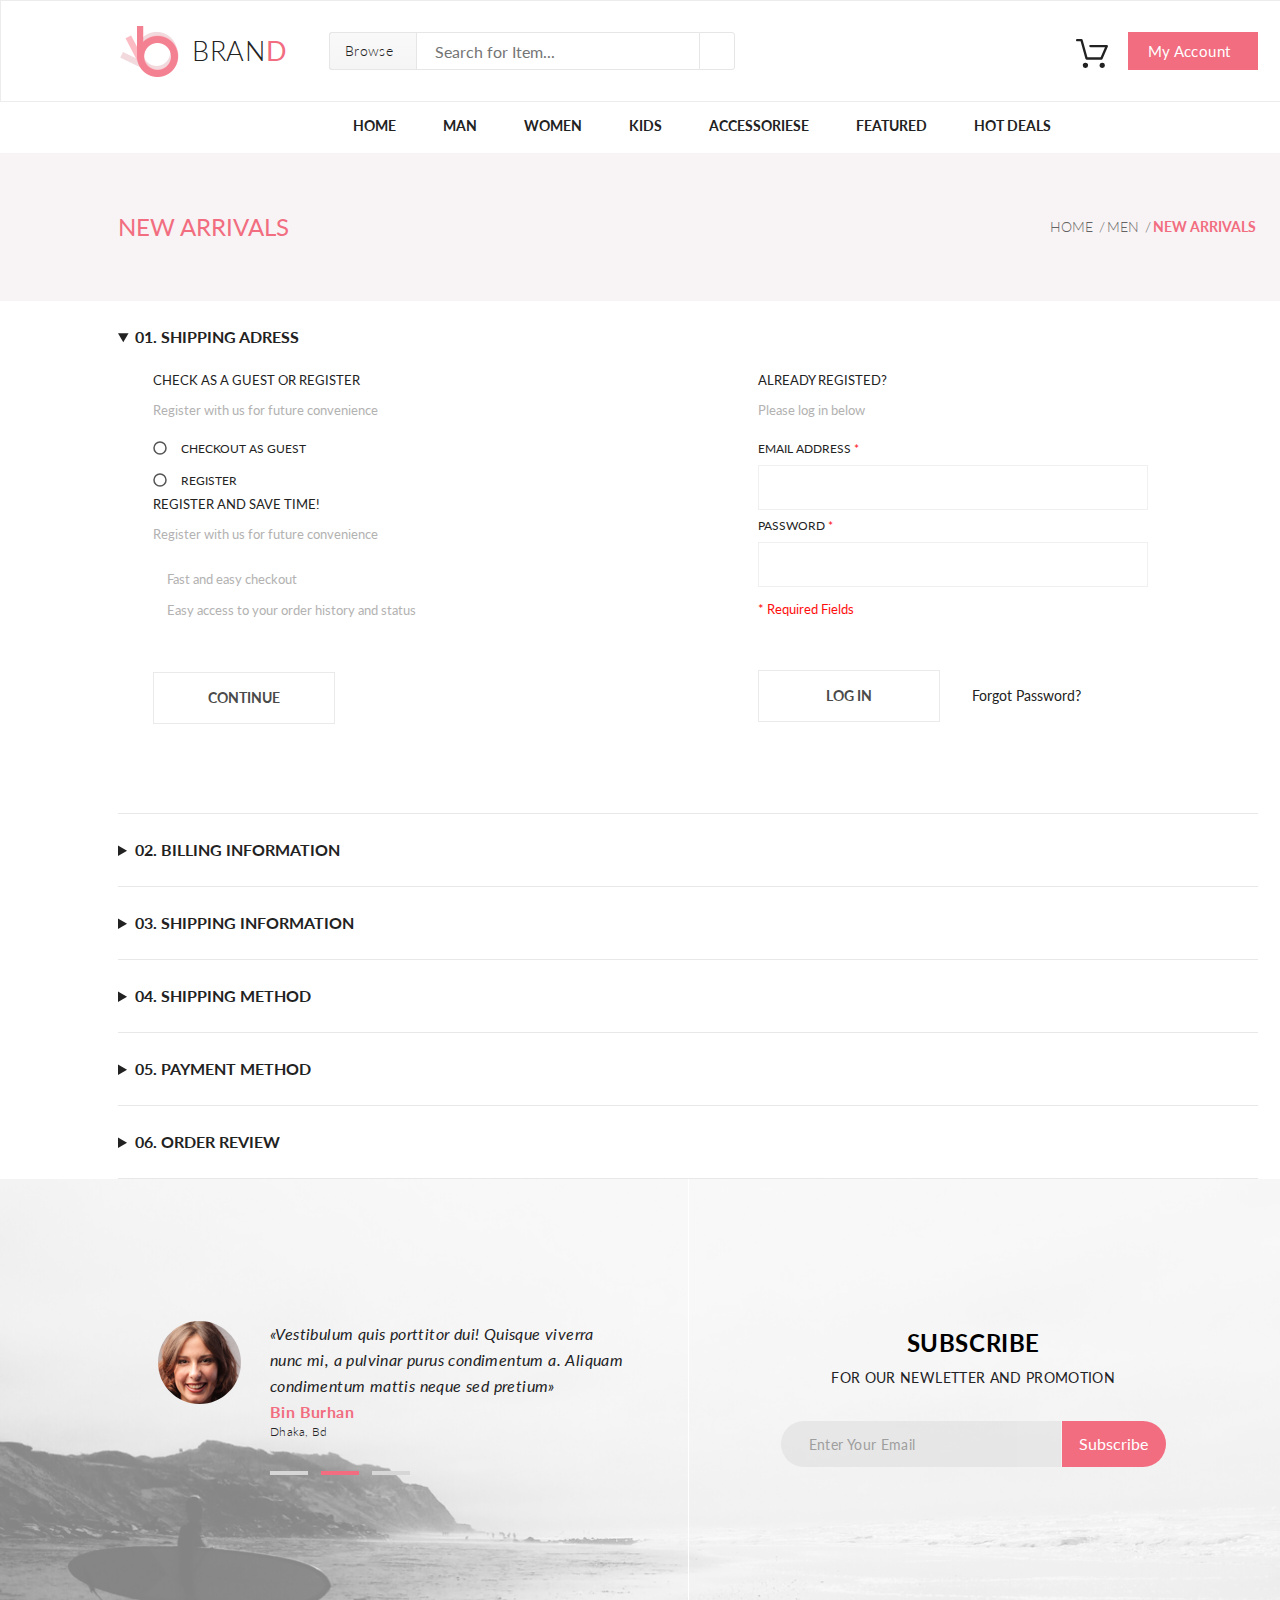
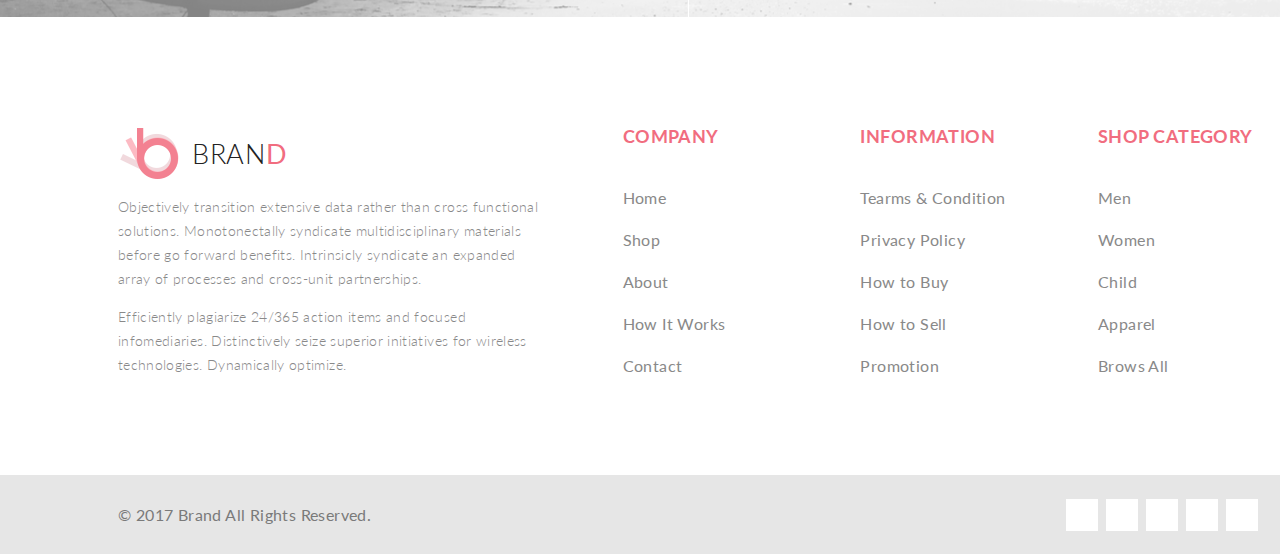
==== commit 4888200f: "checkout.html Типограф" ====
--- a/checkout.html
+++ b/checkout.html
@@ -1,12 +1,15 @@
 <!DOCTYPE html>
 <html lang="en">
+
 <head>
     <meta charset="UTF-8">
     <title>THE BRAND - Checkout Page</title>
     <link rel="stylesheet" href="normalize.css">
-    <link rel="stylesheet" href="https://use.fontawesome.com/releases/v5.3.1/css/all.css" integrity="sha384-mzrmE5qonljUremFsqc01SB46JvROS7bZs3IO2EmfFsd15uHvIt+Y8vEf7N7fWAU" crossorigin="anonymous">
+    <link rel="stylesheet" href="https://use.fontawesome.com/releases/v5.3.1/css/all.css" integrity="sha384-mzrmE5qonljUremFsqc01SB46JvROS7bZs3IO2EmfFsd15uHvIt+Y8vEf7N7fWAU"
+        crossorigin="anonymous">
     <link rel="stylesheet" href="style.css">
 </head>
+
 <body>
     <div class="wrapper">
         <div class="container">
@@ -14,44 +17,44 @@
                 <div class="header-container">
                     <div class="header-left">
                         <a class="logo" href="index.html">
-                        <img class="logo-img" src="img/logo.png" alt="logo">
-                        <h3 class="logo-text">BRAN<span class="design-color logo-letter">D</span></h3>
+                            <img class="logo-img" src="img/logo.png" alt="logo">
+                            <h3 class="logo-text">BRAN<span class="design-color logo-letter">D</span></h3>
                         </a>
                         <form class="header-form" action="#">
                             <details class="browseBlock">
                                 <summary class="browse-button">Browse</summary>
-                                    <nav class="browse-navigation">
-                                        <section class="browse-section">
-                                            <h3 class="browse-title">Women</h3>
-                                            <ul class="browse-list">
-                                                <li class="browse-item"><a href="#" class="browse-link">Dresses</a></li>
-                                                <li class="browse-item"><a href="#" class="browse-link">Tops</a></li>
-                                                <li class="browse-item"><a href="#" class="browse-link">Sweaters/Knits</a></li>
-                                                <li class="browse-item"><a href="#" class="browse-link">Jackets/Coats</a></li>
-                                                <li class="browse-item"><a href="#" class="browse-link">Blazers</a></li>
-                                                <li class="browse-item"><a href="#" class="browse-link">Denim</a></li>
-                                                <li class="browse-item"><a href="#" class="browse-link">Leggings/Pants</a></li>
-                                                <li class="browse-item"><a href="#" class="browse-link">Skirts/Shorts</a></li>
-                                                <li class="browse-item"><a href="#" class="browse-link">Accessories </a></li>
-                                                <li class="browse-item"><a href="#" class="browse-link">Bags/Purses</a></li>
-                                                <li class="browse-item"><a href="#" class="browse-link">Swimwear/Underwear</a></li>
-                                                <li class="browse-item"><a href="#" class="browse-link">Nightwear</a></li>
-                                                <li class="browse-item"><a href="#" class="browse-link">Shoes</a></li>
-                                                <li class="browse-item"><a href="#" class="browse-link">Beauty</a></li>
-                                            </ul>
-                                        </section>
-                                        <section class="browse-section">
-                                            <h3 class="browse-title">Men</h3>
-                                            <ul class="browse-list">
-                                                <li class="browse-item"><a href="#" class="browse-link">Tees/Tank tops</a></li>
-                                                <li class="browse-item"><a href="#" class="browse-link">Shirts/Polos</a></li>
-                                                <li class="browse-item"><a href="#" class="browse-link">Sweaters</a></li>
-                                                <li class="browse-item"><a href="#" class="browse-link">Sweatshirts/Hoodies</a></li>
-                                                <li class="browse-item"><a href="#" class="browse-link">Blazers</a></li>
-                                                <li class="browse-item"><a href="#" class="browse-link">Jackets/vests   </a></li>
-                                            </ul>
-                                        </section>
-                                    </nav>
+                                <nav class="browse-navigation">
+                                    <section class="browse-section">
+                                        <h3 class="browse-title">Women</h3>
+                                        <ul class="browse-list">
+                                            <li class="browse-item"><a href="#" class="browse-link">Dresses</a></li>
+                                            <li class="browse-item"><a href="#" class="browse-link">Tops</a></li>
+                                            <li class="browse-item"><a href="#" class="browse-link">Sweaters/Knits</a></li>
+                                            <li class="browse-item"><a href="#" class="browse-link">Jackets/Coats</a></li>
+                                            <li class="browse-item"><a href="#" class="browse-link">Blazers</a></li>
+                                            <li class="browse-item"><a href="#" class="browse-link">Denim</a></li>
+                                            <li class="browse-item"><a href="#" class="browse-link">Leggings/Pants</a></li>
+                                            <li class="browse-item"><a href="#" class="browse-link">Skirts/Shorts</a></li>
+                                            <li class="browse-item"><a href="#" class="browse-link">Accessories </a></li>
+                                            <li class="browse-item"><a href="#" class="browse-link">Bags/Purses</a></li>
+                                            <li class="browse-item"><a href="#" class="browse-link">Swimwear/Underwear</a></li>
+                                            <li class="browse-item"><a href="#" class="browse-link">Nightwear</a></li>
+                                            <li class="browse-item"><a href="#" class="browse-link">Shoes</a></li>
+                                            <li class="browse-item"><a href="#" class="browse-link">Beauty</a></li>
+                                        </ul>
+                                    </section>
+                                    <section class="browse-section">
+                                        <h3 class="browse-title">Men</h3>
+                                        <ul class="browse-list">
+                                            <li class="browse-item"><a href="#" class="browse-link">Tees/Tank tops</a></li>
+                                            <li class="browse-item"><a href="#" class="browse-link">Shirts/Polos</a></li>
+                                            <li class="browse-item"><a href="#" class="browse-link">Sweaters</a></li>
+                                            <li class="browse-item"><a href="#" class="browse-link">Sweatshirts/Hoodies</a></li>
+                                            <li class="browse-item"><a href="#" class="browse-link">Blazers</a></li>
+                                            <li class="browse-item"><a href="#" class="browse-link">Jackets/vests </a></li>
+                                        </ul>
+                                    </section>
+                                </nav>
                             </details>
                             <input class="header-searchField" type="text" placeholder="Search for Item...">
                             <button class="header-searchButton" type="submit">
@@ -69,34 +72,34 @@
                                     <a class="cart-productSection-link" href="single-page.html">
                                         <img src="img/cart-product-img1.jpg" alt="product-image">
                                         <div class="cart-textBox">
-                                                <h3 class="cart-productName">REBOX ZANE</h3>
-                                                <div class="cart-stars">
-                                                    <i class="fas fa-star"></i>
-                                                    <i class="fas fa-star"></i>
-                                                    <i class="fas fa-star"></i>
-                                                    <i class="fas fa-star"></i>
-                                                    <i class="fas fa-star-half-alt"></i>
-                                                </div>
-                                                <p class="cart-ordered">1 <span class="cart-ordered-x">x</span> $250</p>
+                                            <h3 class="cart-productName">REBOX ZANE</h3>
+                                            <div class="cart-stars">
+                                                <i class="fas fa-star"></i>
+                                                <i class="fas fa-star"></i>
+                                                <i class="fas fa-star"></i>
+                                                <i class="fas fa-star"></i>
+                                                <i class="fas fa-star-half-alt"></i>
                                             </div>
+                                            <p class="cart-ordered">1&nbsp;<span class="cart-ordered-x">x</span> $250</p>
+                                        </div>
                                     </a>
-                                        <button class="cart-deleteButton">
-                                            <i class="fas fa-times-circle"></i>
-                                        </button>
+                                    <button class="cart-deleteButton">
+                                        <i class="fas fa-times-circle"></i>
+                                    </button>
                                 </section>
                                 <section class="cart-productSection">
                                     <a class="cart-productSection-link" href="single-page.html">
                                         <img src="img/cart-product-img2.jpg" alt="product-image">
                                         <div class="cart-textBox">
                                             <h3 class="cart-productName">REBOX ZANE</h3>
-                                                <div class="cart-stars">
-                                                    <i class="fas fa-star"></i>
-                                                    <i class="fas fa-star"></i>
-                                                    <i class="fas fa-star"></i>
-                                                    <i class="fas fa-star"></i>
-                                                    <i class="fas fa-star-half-alt"></i>
-                                                </div>
-                                                <p class="cart-ordered">1 <span class="cart-ordered-x">x</span> $250</p>
+                                            <div class="cart-stars">
+                                                <i class="fas fa-star"></i>
+                                                <i class="fas fa-star"></i>
+                                                <i class="fas fa-star"></i>
+                                                <i class="fas fa-star"></i>
+                                                <i class="fas fa-star-half-alt"></i>
+                                            </div>
+                                            <p class="cart-ordered">1&nbsp;<span class="cart-ordered-x">x</span> $250</p>
                                         </div>
                                     </a>
                                     <button class="cart-deleteButton">
@@ -108,307 +111,313 @@
                                     <p>$500.00</p>
                                 </div>
                                 <a href="checkout.html" class="cart-button">CHECKOUT</a>
-                                <a href="shopping-cart.html" class="cart-button">Go to cart</a>
+                                <a href="shopping-cart.html" class="cart-button">Go&nbsp;to&nbsp;cart</a>
                             </div>
                         </div>
-                        <a href="#" class="button account-button">My Account <i class="fas fa-caret-down fa-caret-down-myAccount"></i></a>                
+                        <a href="#" class="button account-button">My&nbsp;Account <i class="fas fa-caret-down fa-caret-down-myAccount"></i></a>
                     </div>
                 </div>
             </header>
             <nav class="navigation">
-               <div class="navigation-container">
+                <div class="navigation-container">
                     <ul class="nav-list">
                         <li class="nav-list-item"><a class="nav-list-link" href="index.html">Home</a></li>
                         <li class="nav-list-item">
-                               <a href="product.html" class="nav-list-link nav-list-name relative">Man</a>
-                                <nav class="nav-list-navigation nav-list-navigation-positionLeft">
-                                    <section class="nav-list-section">
-                                       <header class="nav-list-title">Women</header>
-                                        <ul class="nav-section-list">
-                                           <li class="nav-section-list-item"><a href="#" class="nav-section-link">Dresses</a></li>
-                                           <li class="nav-section-list-item"><a href="#" class="nav-section-link">Tops</a></li>
-                                           <li class="nav-section-list-item"><a href="#" class="nav-section-link">Sweaters/Knits</a></li>
-                                           <li class="nav-section-list-item"><a href="#" class="nav-section-link">Jackets/Coats</a></li>
-                                           <li class="nav-section-list-item"><a href="#" class="nav-section-link">Blazers</a></li>
-                                           <li class="nav-section-list-item"><a href="#" class="nav-section-link">Denim</a></li>
-                                           <li class="nav-section-list-item"><a href="#" class="nav-section-link">Leggings/Pants</a></li>
-                                           <li class="nav-section-list-item"><a href="#" class="nav-section-link">Skirts/Shorts</a></li>
-                                           <li class="nav-section-list-item"><a href="#" class="nav-section-link">Accessories </a></li>
-                                        </ul>
-                                    </section>
-                                    <section class="nav-list-section">
-                                       <header class="nav-list-title">Women</header>
-                                        <ul class="nav-section-list">
-                                           <li class="nav-section-list-item"><a href="#" class="nav-section-link">Dresses</a></li>
-                                           <li class="nav-section-list-item"><a href="#" class="nav-section-link">Tops</a></li>
-                                           <li class="nav-section-list-item"><a href="#" class="nav-section-link">Sweaters/Knits</a></li>
-                                           <li class="nav-section-list-item"><a href="#" class="nav-section-link">Jackets/Coats</a></li>
-                                        </ul>
-                                    </section>
-                                    <section class="nav-list-section">
-                                       <header class="nav-list-title">Women</header>
-                                        <ul class="nav-section-list">
-                                           <li class="nav-section-list-item"><a href="#" class="nav-section-link">Dresses</a></li>
-                                           <li class="nav-section-list-item"><a href="#" class="nav-section-link">Tops</a></li>
-                                           <li class="nav-section-list-item"><a href="#" class="nav-section-link">Sweaters/Knits</a></li>
-                                        </ul>
-                                    </section>
-                                    <section class="nav-list-section">
-                                       <header class="nav-list-title">Women</header>
-                                        <ul class="nav-section-list">
-                                           <li class="nav-section-list-item"><a href="#" class="nav-section-link">Dresses</a></li>
-                                           <li class="nav-section-list-item"><a href="#" class="nav-section-link">Tops</a></li>
-                                           <li class="nav-section-list-item"><a href="#" class="nav-section-link">Sweaters/Knits</a></li>
-                                           <li class="nav-section-list-item"><a href="#" class="nav-section-link">Jackets/Coats</a></li>
-                                        </ul>
-                                    </section>
-                                    <a href="#" class="nav-list-superSale">
-                                        <img class="nav-list-superSale-img" src="img/super-sale.jpg" alt="Super Sale">
-                                    </a>
-                                </nav>
+                            <a href="product.html" class="nav-list-link nav-list-name relative">Man</a>
+                            <nav class="nav-list-navigation nav-list-navigation-positionLeft">
+                                <section class="nav-list-section">
+                                    <header class="nav-list-title">Women</header>
+                                    <ul class="nav-section-list">
+                                        <li class="nav-section-list-item"><a href="#" class="nav-section-link">Dresses</a></li>
+                                        <li class="nav-section-list-item"><a href="#" class="nav-section-link">Tops</a></li>
+                                        <li class="nav-section-list-item"><a href="#" class="nav-section-link">Sweaters/Knits</a></li>
+                                        <li class="nav-section-list-item"><a href="#" class="nav-section-link">Jackets/Coats</a></li>
+                                        <li class="nav-section-list-item"><a href="#" class="nav-section-link">Blazers</a></li>
+                                        <li class="nav-section-list-item"><a href="#" class="nav-section-link">Denim</a></li>
+                                        <li class="nav-section-list-item"><a href="#" class="nav-section-link">Leggings/Pants</a></li>
+                                        <li class="nav-section-list-item"><a href="#" class="nav-section-link">Skirts/Shorts</a></li>
+                                        <li class="nav-section-list-item"><a href="#" class="nav-section-link">Accessories
+                                            </a></li>
+                                    </ul>
+                                </section>
+                                <section class="nav-list-section">
+                                    <header class="nav-list-title">Women</header>
+                                    <ul class="nav-section-list">
+                                        <li class="nav-section-list-item"><a href="#" class="nav-section-link">Dresses</a></li>
+                                        <li class="nav-section-list-item"><a href="#" class="nav-section-link">Tops</a></li>
+                                        <li class="nav-section-list-item"><a href="#" class="nav-section-link">Sweaters/Knits</a></li>
+                                        <li class="nav-section-list-item"><a href="#" class="nav-section-link">Jackets/Coats</a></li>
+                                    </ul>
+                                </section>
+                                <section class="nav-list-section">
+                                    <header class="nav-list-title">Women</header>
+                                    <ul class="nav-section-list">
+                                        <li class="nav-section-list-item"><a href="#" class="nav-section-link">Dresses</a></li>
+                                        <li class="nav-section-list-item"><a href="#" class="nav-section-link">Tops</a></li>
+                                        <li class="nav-section-list-item"><a href="#" class="nav-section-link">Sweaters/Knits</a></li>
+                                    </ul>
+                                </section>
+                                <section class="nav-list-section">
+                                    <header class="nav-list-title">Women</header>
+                                    <ul class="nav-section-list">
+                                        <li class="nav-section-list-item"><a href="#" class="nav-section-link">Dresses</a></li>
+                                        <li class="nav-section-list-item"><a href="#" class="nav-section-link">Tops</a></li>
+                                        <li class="nav-section-list-item"><a href="#" class="nav-section-link">Sweaters/Knits</a></li>
+                                        <li class="nav-section-list-item"><a href="#" class="nav-section-link">Jackets/Coats</a></li>
+                                    </ul>
+                                </section>
+                                <a href="#" class="nav-list-superSale">
+                                    <img class="nav-list-superSale-img" src="img/super-sale.jpg" alt="Super Sale">
+                                </a>
+                            </nav>
                         </li>
                         <li class="nav-list-item">
-                                <a href="#" class="nav-list-link nav-list-name relative">Women</a>
-                                <nav class="nav-list-navigation nav-list-navigation-positionLeft">
-                                    <section class="nav-list-section">
-                                       <header class="nav-list-title">Women</header>
-                                        <ul class="nav-section-list">
-                                           <li class="nav-section-list-item"><a href="#" class="nav-section-link">Dresses</a></li>
-                                           <li class="nav-section-list-item"><a href="#" class="nav-section-link">Tops</a></li>
-                                           <li class="nav-section-list-item"><a href="#" class="nav-section-link">Sweaters/Knits</a></li>
-                                           <li class="nav-section-list-item"><a href="#" class="nav-section-link">Jackets/Coats</a></li>
-                                           <li class="nav-section-list-item"><a href="#" class="nav-section-link">Blazers</a></li>
-                                           <li class="nav-section-list-item"><a href="#" class="nav-section-link">Denim</a></li>
-                                           <li class="nav-section-list-item"><a href="#" class="nav-section-link">Leggings/Pants</a></li>
-                                           <li class="nav-section-list-item"><a href="#" class="nav-section-link">Skirts/Shorts</a></li>
-                                           <li class="nav-section-list-item"><a href="#" class="nav-section-link">Accessories </a></li>
-                                        </ul>
-                                    </section>
-                                    <section class="nav-list-section">
-                                       <header class="nav-list-title">Women</header>
-                                        <ul class="nav-section-list">
-                                           <li class="nav-section-list-item"><a href="#" class="nav-section-link">Dresses</a></li>
-                                           <li class="nav-section-list-item"><a href="#" class="nav-section-link">Tops</a></li>
-                                           <li class="nav-section-list-item"><a href="#" class="nav-section-link">Sweaters/Knits</a></li>
-                                           <li class="nav-section-list-item"><a href="#" class="nav-section-link">Jackets/Coats</a></li>
-                                        </ul>
-                                    </section>
-                                    <section class="nav-list-section">
-                                       <header class="nav-list-title">Women</header>
-                                        <ul class="nav-section-list">
-                                           <li class="nav-section-list-item"><a href="#" class="nav-section-link">Dresses</a></li>
-                                           <li class="nav-section-list-item"><a href="#" class="nav-section-link">Tops</a></li>
-                                           <li class="nav-section-list-item"><a href="#" class="nav-section-link">Sweaters/Knits</a></li>
-                                        </ul>
-                                    </section>
-                                    <section class="nav-list-section">
-                                       <header class="nav-list-title">Women</header>
-                                        <ul class="nav-section-list">
-                                           <li class="nav-section-list-item"><a href="#" class="nav-section-link">Dresses</a></li>
-                                           <li class="nav-section-list-item"><a href="#" class="nav-section-link">Tops</a></li>
-                                           <li class="nav-section-list-item"><a href="#" class="nav-section-link">Sweaters/Knits</a></li>
-                                           <li class="nav-section-list-item"><a href="#" class="nav-section-link">Jackets/Coats</a></li>
-                                        </ul>
-                                    </section>
-                                    <a href="#" class="nav-list-superSale">
-                                        <img class="nav-list-superSale-img" src="img/super-sale.jpg" alt="Super Sale">
-                                    </a>
-                                </nav>
+                            <a href="#" class="nav-list-link nav-list-name relative">Women</a>
+                            <nav class="nav-list-navigation nav-list-navigation-positionLeft">
+                                <section class="nav-list-section">
+                                    <header class="nav-list-title">Women</header>
+                                    <ul class="nav-section-list">
+                                        <li class="nav-section-list-item"><a href="#" class="nav-section-link">Dresses</a></li>
+                                        <li class="nav-section-list-item"><a href="#" class="nav-section-link">Tops</a></li>
+                                        <li class="nav-section-list-item"><a href="#" class="nav-section-link">Sweaters/Knits</a></li>
+                                        <li class="nav-section-list-item"><a href="#" class="nav-section-link">Jackets/Coats</a></li>
+                                        <li class="nav-section-list-item"><a href="#" class="nav-section-link">Blazers</a></li>
+                                        <li class="nav-section-list-item"><a href="#" class="nav-section-link">Denim</a></li>
+                                        <li class="nav-section-list-item"><a href="#" class="nav-section-link">Leggings/Pants</a></li>
+                                        <li class="nav-section-list-item"><a href="#" class="nav-section-link">Skirts/Shorts</a></li>
+                                        <li class="nav-section-list-item"><a href="#" class="nav-section-link">Accessories
+                                            </a></li>
+                                    </ul>
+                                </section>
+                                <section class="nav-list-section">
+                                    <header class="nav-list-title">Women</header>
+                                    <ul class="nav-section-list">
+                                        <li class="nav-section-list-item"><a href="#" class="nav-section-link">Dresses</a></li>
+                                        <li class="nav-section-list-item"><a href="#" class="nav-section-link">Tops</a></li>
+                                        <li class="nav-section-list-item"><a href="#" class="nav-section-link">Sweaters/Knits</a></li>
+                                        <li class="nav-section-list-item"><a href="#" class="nav-section-link">Jackets/Coats</a></li>
+                                    </ul>
+                                </section>
+                                <section class="nav-list-section">
+                                    <header class="nav-list-title">Women</header>
+                                    <ul class="nav-section-list">
+                                        <li class="nav-section-list-item"><a href="#" class="nav-section-link">Dresses</a></li>
+                                        <li class="nav-section-list-item"><a href="#" class="nav-section-link">Tops</a></li>
+                                        <li class="nav-section-list-item"><a href="#" class="nav-section-link">Sweaters/Knits</a></li>
+                                    </ul>
+                                </section>
+                                <section class="nav-list-section">
+                                    <header class="nav-list-title">Women</header>
+                                    <ul class="nav-section-list">
+                                        <li class="nav-section-list-item"><a href="#" class="nav-section-link">Dresses</a></li>
+                                        <li class="nav-section-list-item"><a href="#" class="nav-section-link">Tops</a></li>
+                                        <li class="nav-section-list-item"><a href="#" class="nav-section-link">Sweaters/Knits</a></li>
+                                        <li class="nav-section-list-item"><a href="#" class="nav-section-link">Jackets/Coats</a></li>
+                                    </ul>
+                                </section>
+                                <a href="#" class="nav-list-superSale">
+                                    <img class="nav-list-superSale-img" src="img/super-sale.jpg" alt="Super Sale">
+                                </a>
+                            </nav>
                         </li>
                         <li class="nav-list-item">
-                               <a href="#" class="nav-list-link nav-list-name relative">Kids</a>
-                                <nav class="nav-list-navigation nav-list-navigation-positionCenter">
-                                    <section class="nav-list-section">
-                                       <header class="nav-list-title">Women</header>
-                                        <ul class="nav-section-list">
-                                           <li class="nav-section-list-item"><a href="#" class="nav-section-link">Dresses</a></li>
-                                           <li class="nav-section-list-item"><a href="#" class="nav-section-link">Tops</a></li>
-                                           <li class="nav-section-list-item"><a href="#" class="nav-section-link">Sweaters/Knits</a></li>
-                                           <li class="nav-section-list-item"><a href="#" class="nav-section-link">Jackets/Coats</a></li>
-                                           <li class="nav-section-list-item"><a href="#" class="nav-section-link">Blazers</a></li>
-                                           <li class="nav-section-list-item"><a href="#" class="nav-section-link">Denim</a></li>
-                                           <li class="nav-section-list-item"><a href="#" class="nav-section-link">Leggings/Pants</a></li>
-                                           <li class="nav-section-list-item"><a href="#" class="nav-section-link">Skirts/Shorts</a></li>
-                                           <li class="nav-section-list-item"><a href="#" class="nav-section-link">Accessories </a></li>
-                                        </ul>
-                                    </section>
-                                    <section class="nav-list-section">
-                                       <header class="nav-list-title">Women</header>
-                                        <ul class="nav-section-list">
-                                           <li class="nav-section-list-item"><a href="#" class="nav-section-link">Dresses</a></li>
-                                           <li class="nav-section-list-item"><a href="#" class="nav-section-link">Tops</a></li>
-                                           <li class="nav-section-list-item"><a href="#" class="nav-section-link">Sweaters/Knits</a></li>
-                                           <li class="nav-section-list-item"><a href="#" class="nav-section-link">Jackets/Coats</a></li>
-                                        </ul>
-                                    </section>
-                                    <section class="nav-list-section">
-                                       <header class="nav-list-title">Women</header>
-                                        <ul class="nav-section-list">
-                                           <li class="nav-section-list-item"><a href="#" class="nav-section-link">Dresses</a></li>
-                                           <li class="nav-section-list-item"><a href="#" class="nav-section-link">Tops</a></li>
-                                           <li class="nav-section-list-item"><a href="#" class="nav-section-link">Sweaters/Knits</a></li>
-                                        </ul>
-                                    </section>
-                                    <section class="nav-list-section">
-                                       <header class="nav-list-title">Women</header>
-                                        <ul class="nav-section-list">
-                                           <li class="nav-section-list-item"><a href="#" class="nav-section-link">Dresses</a></li>
-                                           <li class="nav-section-list-item"><a href="#" class="nav-section-link">Tops</a></li>
-                                           <li class="nav-section-list-item"><a href="#" class="nav-section-link">Sweaters/Knits</a></li>
-                                           <li class="nav-section-list-item"><a href="#" class="nav-section-link">Jackets/Coats</a></li>
-                                        </ul>
-                                    </section>
-                                    <a href="#" class="nav-list-superSale">
-                                        <img class="nav-list-superSale-img" src="img/super-sale.jpg" alt="Super Sale">
-                                    </a>
-                                </nav>
+                            <a href="#" class="nav-list-link nav-list-name relative">Kids</a>
+                            <nav class="nav-list-navigation nav-list-navigation-positionCenter">
+                                <section class="nav-list-section">
+                                    <header class="nav-list-title">Women</header>
+                                    <ul class="nav-section-list">
+                                        <li class="nav-section-list-item"><a href="#" class="nav-section-link">Dresses</a></li>
+                                        <li class="nav-section-list-item"><a href="#" class="nav-section-link">Tops</a></li>
+                                        <li class="nav-section-list-item"><a href="#" class="nav-section-link">Sweaters/Knits</a></li>
+                                        <li class="nav-section-list-item"><a href="#" class="nav-section-link">Jackets/Coats</a></li>
+                                        <li class="nav-section-list-item"><a href="#" class="nav-section-link">Blazers</a></li>
+                                        <li class="nav-section-list-item"><a href="#" class="nav-section-link">Denim</a></li>
+                                        <li class="nav-section-list-item"><a href="#" class="nav-section-link">Leggings/Pants</a></li>
+                                        <li class="nav-section-list-item"><a href="#" class="nav-section-link">Skirts/Shorts</a></li>
+                                        <li class="nav-section-list-item"><a href="#" class="nav-section-link">Accessories
+                                            </a></li>
+                                    </ul>
+                                </section>
+                                <section class="nav-list-section">
+                                    <header class="nav-list-title">Women</header>
+                                    <ul class="nav-section-list">
+                                        <li class="nav-section-list-item"><a href="#" class="nav-section-link">Dresses</a></li>
+                                        <li class="nav-section-list-item"><a href="#" class="nav-section-link">Tops</a></li>
+                                        <li class="nav-section-list-item"><a href="#" class="nav-section-link">Sweaters/Knits</a></li>
+                                        <li class="nav-section-list-item"><a href="#" class="nav-section-link">Jackets/Coats</a></li>
+                                    </ul>
+                                </section>
+                                <section class="nav-list-section">
+                                    <header class="nav-list-title">Women</header>
+                                    <ul class="nav-section-list">
+                                        <li class="nav-section-list-item"><a href="#" class="nav-section-link">Dresses</a></li>
+                                        <li class="nav-section-list-item"><a href="#" class="nav-section-link">Tops</a></li>
+                                        <li class="nav-section-list-item"><a href="#" class="nav-section-link">Sweaters/Knits</a></li>
+                                    </ul>
+                                </section>
+                                <section class="nav-list-section">
+                                    <header class="nav-list-title">Women</header>
+                                    <ul class="nav-section-list">
+                                        <li class="nav-section-list-item"><a href="#" class="nav-section-link">Dresses</a></li>
+                                        <li class="nav-section-list-item"><a href="#" class="nav-section-link">Tops</a></li>
+                                        <li class="nav-section-list-item"><a href="#" class="nav-section-link">Sweaters/Knits</a></li>
+                                        <li class="nav-section-list-item"><a href="#" class="nav-section-link">Jackets/Coats</a></li>
+                                    </ul>
+                                </section>
+                                <a href="#" class="nav-list-superSale">
+                                    <img class="nav-list-superSale-img" src="img/super-sale.jpg" alt="Super Sale">
+                                </a>
+                            </nav>
                         </li>
                         <li class="nav-list-item">
-                                <a href="#" class="nav-list-link nav-list-name relative">Accessoriese</a>
-                                <nav class="nav-list-navigation nav-list-navigation-positionCenter">
-                                    <section class="nav-list-section">
-                                       <header class="nav-list-title">Women</header>
-                                        <ul class="nav-section-list">
-                                           <li class="nav-section-list-item"><a href="#" class="nav-section-link">Dresses</a></li>
-                                           <li class="nav-section-list-item"><a href="#" class="nav-section-link">Tops</a></li>
-                                           <li class="nav-section-list-item"><a href="#" class="nav-section-link">Sweaters/Knits</a></li>
-                                           <li class="nav-section-list-item"><a href="#" class="nav-section-link">Jackets/Coats</a></li>
-                                           <li class="nav-section-list-item"><a href="#" class="nav-section-link">Blazers</a></li>
-                                           <li class="nav-section-list-item"><a href="#" class="nav-section-link">Denim</a></li>
-                                           <li class="nav-section-list-item"><a href="#" class="nav-section-link">Leggings/Pants</a></li>
-                                           <li class="nav-section-list-item"><a href="#" class="nav-section-link">Skirts/Shorts</a></li>
-                                           <li class="nav-section-list-item"><a href="#" class="nav-section-link">Accessories </a></li>
-                                        </ul>
-                                    </section>
-                                    <section class="nav-list-section">
-                                       <header class="nav-list-title">Women</header>
-                                        <ul class="nav-section-list">
-                                           <li class="nav-section-list-item"><a href="#" class="nav-section-link">Dresses</a></li>
-                                           <li class="nav-section-list-item"><a href="#" class="nav-section-link">Tops</a></li>
-                                           <li class="nav-section-list-item"><a href="#" class="nav-section-link">Sweaters/Knits</a></li>
-                                           <li class="nav-section-list-item"><a href="#" class="nav-section-link">Jackets/Coats</a></li>
-                                        </ul>
-                                    </section>
-                                    <section class="nav-list-section">
-                                       <header class="nav-list-title">Women</header>
-                                        <ul class="nav-section-list">
-                                           <li class="nav-section-list-item"><a href="#" class="nav-section-link">Dresses</a></li>
-                                           <li class="nav-section-list-item"><a href="#" class="nav-section-link">Tops</a></li>
-                                           <li class="nav-section-list-item"><a href="#" class="nav-section-link">Sweaters/Knits</a></li>
-                                        </ul>
-                                    </section>
-                                    <section class="nav-list-section">
-                                       <header class="nav-list-title">Women</header>
-                                        <ul class="nav-section-list">
-                                           <li class="nav-section-list-item"><a href="#" class="nav-section-link">Dresses</a></li>
-                                           <li class="nav-section-list-item"><a href="#" class="nav-section-link">Tops</a></li>
-                                           <li class="nav-section-list-item"><a href="#" class="nav-section-link">Sweaters/Knits</a></li>
-                                           <li class="nav-section-list-item"><a href="#" class="nav-section-link">Jackets/Coats</a></li>
-                                        </ul>
-                                    </section>
-                                    <a href="#" class="nav-list-superSale">
-                                        <img class="nav-list-superSale-img" src="img/super-sale.jpg" alt="Super Sale">
-                                    </a>
-                                </nav>
+                            <a href="#" class="nav-list-link nav-list-name relative">Accessoriese</a>
+                            <nav class="nav-list-navigation nav-list-navigation-positionCenter">
+                                <section class="nav-list-section">
+                                    <header class="nav-list-title">Women</header>
+                                    <ul class="nav-section-list">
+                                        <li class="nav-section-list-item"><a href="#" class="nav-section-link">Dresses</a></li>
+                                        <li class="nav-section-list-item"><a href="#" class="nav-section-link">Tops</a></li>
+                                        <li class="nav-section-list-item"><a href="#" class="nav-section-link">Sweaters/Knits</a></li>
+                                        <li class="nav-section-list-item"><a href="#" class="nav-section-link">Jackets/Coats</a></li>
+                                        <li class="nav-section-list-item"><a href="#" class="nav-section-link">Blazers</a></li>
+                                        <li class="nav-section-list-item"><a href="#" class="nav-section-link">Denim</a></li>
+                                        <li class="nav-section-list-item"><a href="#" class="nav-section-link">Leggings/Pants</a></li>
+                                        <li class="nav-section-list-item"><a href="#" class="nav-section-link">Skirts/Shorts</a></li>
+                                        <li class="nav-section-list-item"><a href="#" class="nav-section-link">Accessories
+                                            </a></li>
+                                    </ul>
+                                </section>
+                                <section class="nav-list-section">
+                                    <header class="nav-list-title">Women</header>
+                                    <ul class="nav-section-list">
+                                        <li class="nav-section-list-item"><a href="#" class="nav-section-link">Dresses</a></li>
+                                        <li class="nav-section-list-item"><a href="#" class="nav-section-link">Tops</a></li>
+                                        <li class="nav-section-list-item"><a href="#" class="nav-section-link">Sweaters/Knits</a></li>
+                                        <li class="nav-section-list-item"><a href="#" class="nav-section-link">Jackets/Coats</a></li>
+                                    </ul>
+                                </section>
+                                <section class="nav-list-section">
+                                    <header class="nav-list-title">Women</header>
+                                    <ul class="nav-section-list">
+                                        <li class="nav-section-list-item"><a href="#" class="nav-section-link">Dresses</a></li>
+                                        <li class="nav-section-list-item"><a href="#" class="nav-section-link">Tops</a></li>
+                                        <li class="nav-section-list-item"><a href="#" class="nav-section-link">Sweaters/Knits</a></li>
+                                    </ul>
+                                </section>
+                                <section class="nav-list-section">
+                                    <header class="nav-list-title">Women</header>
+                                    <ul class="nav-section-list">
+                                        <li class="nav-section-list-item"><a href="#" class="nav-section-link">Dresses</a></li>
+                                        <li class="nav-section-list-item"><a href="#" class="nav-section-link">Tops</a></li>
+                                        <li class="nav-section-list-item"><a href="#" class="nav-section-link">Sweaters/Knits</a></li>
+                                        <li class="nav-section-list-item"><a href="#" class="nav-section-link">Jackets/Coats</a></li>
+                                    </ul>
+                                </section>
+                                <a href="#" class="nav-list-superSale">
+                                    <img class="nav-list-superSale-img" src="img/super-sale.jpg" alt="Super Sale">
+                                </a>
+                            </nav>
                         </li>
                         <li class="nav-list-item">
-                                <a href="#" class="nav-list-link nav-list-name relative">Featured</a>
-                                <nav class="nav-list-navigation nav-list-navigation-positionRight">
-                                    <section class="nav-list-section">
-                                       <header class="nav-list-title">Women</header>
-                                        <ul class="nav-section-list">
-                                           <li class="nav-section-list-item"><a href="#" class="nav-section-link">Dresses</a></li>
-                                           <li class="nav-section-list-item"><a href="#" class="nav-section-link">Tops</a></li>
-                                           <li class="nav-section-list-item"><a href="#" class="nav-section-link">Sweaters/Knits</a></li>
-                                           <li class="nav-section-list-item"><a href="#" class="nav-section-link">Jackets/Coats</a></li>
-                                           <li class="nav-section-list-item"><a href="#" class="nav-section-link">Blazers</a></li>
-                                           <li class="nav-section-list-item"><a href="#" class="nav-section-link">Denim</a></li>
-                                           <li class="nav-section-list-item"><a href="#" class="nav-section-link">Leggings/Pants</a></li>
-                                           <li class="nav-section-list-item"><a href="#" class="nav-section-link">Skirts/Shorts</a></li>
-                                           <li class="nav-section-list-item"><a href="#" class="nav-section-link">Accessories </a></li>
-                                        </ul>
-                                    </section>
-                                    <section class="nav-list-section">
-                                       <header class="nav-list-title">Women</header>
-                                        <ul class="nav-section-list">
-                                           <li class="nav-section-list-item"><a href="#" class="nav-section-link">Dresses</a></li>
-                                           <li class="nav-section-list-item"><a href="#" class="nav-section-link">Tops</a></li>
-                                           <li class="nav-section-list-item"><a href="#" class="nav-section-link">Sweaters/Knits</a></li>
-                                           <li class="nav-section-list-item"><a href="#" class="nav-section-link">Jackets/Coats</a></li>
-                                        </ul>
-                                    </section>
-                                    <section class="nav-list-section">
-                                       <header class="nav-list-title">Women</header>
-                                        <ul class="nav-section-list">
-                                           <li class="nav-section-list-item"><a href="#" class="nav-section-link">Dresses</a></li>
-                                           <li class="nav-section-list-item"><a href="#" class="nav-section-link">Tops</a></li>
-                                           <li class="nav-section-list-item"><a href="#" class="nav-section-link">Sweaters/Knits</a></li>
-                                        </ul>
-                                    </section>
-                                    <section class="nav-list-section">
-                                       <header class="nav-list-title">Women</header>
-                                        <ul class="nav-section-list">
-                                           <li class="nav-section-list-item"><a href="#" class="nav-section-link">Dresses</a></li>
-                                           <li class="nav-section-list-item"><a href="#" class="nav-section-link">Tops</a></li>
-                                           <li class="nav-section-list-item"><a href="#" class="nav-section-link">Sweaters/Knits</a></li>
-                                           <li class="nav-section-list-item"><a href="#" class="nav-section-link">Jackets/Coats</a></li>
-                                        </ul>
-                                    </section>
-                                    <a href="#" class="nav-list-superSale">
-                                        <img class="nav-list-superSale-img" src="img/super-sale.jpg" alt="Super Sale">
-                                    </a>
-                                </nav>
+                            <a href="#" class="nav-list-link nav-list-name relative">Featured</a>
+                            <nav class="nav-list-navigation nav-list-navigation-positionRight">
+                                <section class="nav-list-section">
+                                    <header class="nav-list-title">Women</header>
+                                    <ul class="nav-section-list">
+                                        <li class="nav-section-list-item"><a href="#" class="nav-section-link">Dresses</a></li>
+                                        <li class="nav-section-list-item"><a href="#" class="nav-section-link">Tops</a></li>
+                                        <li class="nav-section-list-item"><a href="#" class="nav-section-link">Sweaters/Knits</a></li>
+                                        <li class="nav-section-list-item"><a href="#" class="nav-section-link">Jackets/Coats</a></li>
+                                        <li class="nav-section-list-item"><a href="#" class="nav-section-link">Blazers</a></li>
+                                        <li class="nav-section-list-item"><a href="#" class="nav-section-link">Denim</a></li>
+                                        <li class="nav-section-list-item"><a href="#" class="nav-section-link">Leggings/Pants</a></li>
+                                        <li class="nav-section-list-item"><a href="#" class="nav-section-link">Skirts/Shorts</a></li>
+                                        <li class="nav-section-list-item"><a href="#" class="nav-section-link">Accessories
+                                            </a></li>
+                                    </ul>
+                                </section>
+                                <section class="nav-list-section">
+                                    <header class="nav-list-title">Women</header>
+                                    <ul class="nav-section-list">
+                                        <li class="nav-section-list-item"><a href="#" class="nav-section-link">Dresses</a></li>
+                                        <li class="nav-section-list-item"><a href="#" class="nav-section-link">Tops</a></li>
+                                        <li class="nav-section-list-item"><a href="#" class="nav-section-link">Sweaters/Knits</a></li>
+                                        <li class="nav-section-list-item"><a href="#" class="nav-section-link">Jackets/Coats</a></li>
+                                    </ul>
+                                </section>
+                                <section class="nav-list-section">
+                                    <header class="nav-list-title">Women</header>
+                                    <ul class="nav-section-list">
+                                        <li class="nav-section-list-item"><a href="#" class="nav-section-link">Dresses</a></li>
+                                        <li class="nav-section-list-item"><a href="#" class="nav-section-link">Tops</a></li>
+                                        <li class="nav-section-list-item"><a href="#" class="nav-section-link">Sweaters/Knits</a></li>
+                                    </ul>
+                                </section>
+                                <section class="nav-list-section">
+                                    <header class="nav-list-title">Women</header>
+                                    <ul class="nav-section-list">
+                                        <li class="nav-section-list-item"><a href="#" class="nav-section-link">Dresses</a></li>
+                                        <li class="nav-section-list-item"><a href="#" class="nav-section-link">Tops</a></li>
+                                        <li class="nav-section-list-item"><a href="#" class="nav-section-link">Sweaters/Knits</a></li>
+                                        <li class="nav-section-list-item"><a href="#" class="nav-section-link">Jackets/Coats</a></li>
+                                    </ul>
+                                </section>
+                                <a href="#" class="nav-list-superSale">
+                                    <img class="nav-list-superSale-img" src="img/super-sale.jpg" alt="Super Sale">
+                                </a>
+                            </nav>
                         </li>
                         <li class="nav-list-item">
-                               <a href="#" class="nav-list-link nav-list-name relative">Hot Deals</a>
-                                <nav class="nav-list-navigation nav-list-navigation-positionRight">
-                                    <section class="nav-list-section">
-                                       <header class="nav-list-title">Women</header>
-                                        <ul class="nav-section-list">
-                                           <li class="nav-section-list-item"><a href="#" class="nav-section-link">Dresses</a></li>
-                                           <li class="nav-section-list-item"><a href="#" class="nav-section-link">Tops</a></li>
-                                           <li class="nav-section-list-item"><a href="#" class="nav-section-link">Sweaters/Knits</a></li>
-                                           <li class="nav-section-list-item"><a href="#" class="nav-section-link">Jackets/Coats</a></li>
-                                           <li class="nav-section-list-item"><a href="#" class="nav-section-link">Blazers</a></li>
-                                           <li class="nav-section-list-item"><a href="#" class="nav-section-link">Denim</a></li>
-                                           <li class="nav-section-list-item"><a href="#" class="nav-section-link">Leggings/Pants</a></li>
-                                           <li class="nav-section-list-item"><a href="#" class="nav-section-link">Skirts/Shorts</a></li>
-                                           <li class="nav-section-list-item"><a href="#" class="nav-section-link">Accessories </a></li>
-                                        </ul>
-                                    </section>
-                                    <section class="nav-list-section">
-                                       <header class="nav-list-title">Women</header>
-                                        <ul class="nav-section-list">
-                                           <li class="nav-section-list-item"><a href="#" class="nav-section-link">Dresses</a></li>
-                                           <li class="nav-section-list-item"><a href="#" class="nav-section-link">Tops</a></li>
-                                           <li class="nav-section-list-item"><a href="#" class="nav-section-link">Sweaters/Knits</a></li>
-                                           <li class="nav-section-list-item"><a href="#" class="nav-section-link">Jackets/Coats</a></li>
-                                        </ul>
-                                    </section>
-                                    <section class="nav-list-section">
-                                       <header class="nav-list-title">Women</header>
-                                        <ul class="nav-section-list">
-                                           <li class="nav-section-list-item"><a href="#" class="nav-section-link">Dresses</a></li>
-                                           <li class="nav-section-list-item"><a href="#" class="nav-section-link">Tops</a></li>
-                                           <li class="nav-section-list-item"><a href="#" class="nav-section-link">Sweaters/Knits</a></li>
-                                        </ul>
-                                    </section>
-                                    <section class="nav-list-section">
-                                       <header class="nav-list-title">Women</header>
-                                        <ul class="nav-section-list">
-                                           <li class="nav-section-list-item"><a href="#" class="nav-section-link">Dresses</a></li>
-                                           <li class="nav-section-list-item"><a href="#" class="nav-section-link">Tops</a></li>
-                                           <li class="nav-section-list-item"><a href="#" class="nav-section-link">Sweaters/Knits</a></li>
-                                           <li class="nav-section-list-item"><a href="#" class="nav-section-link">Jackets/Coats</a></li>
-                                        </ul>
-                                    </section>
-                                    <a href="#" class="nav-list-superSale">
-                                        <img class="nav-list-superSale-img" src="img/super-sale.jpg" alt="Super Sale">
-                                    </a>
-                                </nav>
+                            <a href="#" class="nav-list-link nav-list-name relative">Hot Deals</a>
+                            <nav class="nav-list-navigation nav-list-navigation-positionRight">
+                                <section class="nav-list-section">
+                                    <header class="nav-list-title">Women</header>
+                                    <ul class="nav-section-list">
+                                        <li class="nav-section-list-item"><a href="#" class="nav-section-link">Dresses</a></li>
+                                        <li class="nav-section-list-item"><a href="#" class="nav-section-link">Tops</a></li>
+                                        <li class="nav-section-list-item"><a href="#" class="nav-section-link">Sweaters/Knits</a></li>
+                                        <li class="nav-section-list-item"><a href="#" class="nav-section-link">Jackets/Coats</a></li>
+                                        <li class="nav-section-list-item"><a href="#" class="nav-section-link">Blazers</a></li>
+                                        <li class="nav-section-list-item"><a href="#" class="nav-section-link">Denim</a></li>
+                                        <li class="nav-section-list-item"><a href="#" class="nav-section-link">Leggings/Pants</a></li>
+                                        <li class="nav-section-list-item"><a href="#" class="nav-section-link">Skirts/Shorts</a></li>
+                                        <li class="nav-section-list-item"><a href="#" class="nav-section-link">Accessories
+                                            </a></li>
+                                    </ul>
+                                </section>
+                                <section class="nav-list-section">
+                                    <header class="nav-list-title">Women</header>
+                                    <ul class="nav-section-list">
+                                        <li class="nav-section-list-item"><a href="#" class="nav-section-link">Dresses</a></li>
+                                        <li class="nav-section-list-item"><a href="#" class="nav-section-link">Tops</a></li>
+                                        <li class="nav-section-list-item"><a href="#" class="nav-section-link">Sweaters/Knits</a></li>
+                                        <li class="nav-section-list-item"><a href="#" class="nav-section-link">Jackets/Coats</a></li>
+                                    </ul>
+                                </section>
+                                <section class="nav-list-section">
+                                    <header class="nav-list-title">Women</header>
+                                    <ul class="nav-section-list">
+                                        <li class="nav-section-list-item"><a href="#" class="nav-section-link">Dresses</a></li>
+                                        <li class="nav-section-list-item"><a href="#" class="nav-section-link">Tops</a></li>
+                                        <li class="nav-section-list-item"><a href="#" class="nav-section-link">Sweaters/Knits</a></li>
+                                    </ul>
+                                </section>
+                                <section class="nav-list-section">
+                                    <header class="nav-list-title">Women</header>
+                                    <ul class="nav-section-list">
+                                        <li class="nav-section-list-item"><a href="#" class="nav-section-link">Dresses</a></li>
+                                        <li class="nav-section-list-item"><a href="#" class="nav-section-link">Tops</a></li>
+                                        <li class="nav-section-list-item"><a href="#" class="nav-section-link">Sweaters/Knits</a></li>
+                                        <li class="nav-section-list-item"><a href="#" class="nav-section-link">Jackets/Coats</a></li>
+                                    </ul>
+                                </section>
+                                <a href="#" class="nav-list-superSale">
+                                    <img class="nav-list-superSale-img" src="img/super-sale.jpg" alt="Super Sale">
+                                </a>
+                            </nav>
                         </li>
                     </ul>
-               </div>
+                </div>
             </nav>
             <div class="breadcrumb">
                 <div class="breadcrumb-container">
@@ -422,7 +431,8 @@
                                 <a href="product.html" class="breadcrumb-navigationList-link">Men</a>
                             </li>
                             <li class="breadcrumb-navigationList-item">
-                                <a href="#" class="breadcrumb-navigationList-link breadcrumb-navigationList-link-active">New Arrivals</a>
+                                <a href="#" class="breadcrumb-navigationList-link breadcrumb-navigationList-link-active">New
+                                    Arrivals</a>
                             </li>
                         </ul>
                     </nav>
@@ -431,158 +441,182 @@
             <div class="checkoutForms">
                 <div class="checkoutForms-container">
                     <details class="checkoutFormsList" open>
-                        <summary class="checkoutFormsList-header">01.   Shipping Adress</summary>
+                        <summary class="checkoutFormsList-header">01. Shipping Adress</summary>
                         <div class="checkoutFormsList-item">
                             <h3 class="checkoutFormsList-header"></h3>
                             <div class="checkoutFormsBlock">
-                                    <section class="checkoutFormsSection">
-                                        <header class="checkoutFormsSection-header">Check as a guest or register</header>
-                                        <p class="checkoutFormsSection-text">Register with us for future convenience</p>
-                                        <form action="#" class="checkoutFormsSection-form">
-                                            <input class="checkoutFormsSection-inputRadio" type="radio" name="register" id="checkout-as-guest">
-                                            <label class="checkoutFormsSection-label" for="checkout-as-guest">checkout as guest</label>
-                                            <input class="checkoutFormsSection-inputRadio" type="radio" name="register" id="radioRegister">    
-                                            <label class="checkoutFormsSection-label" for="radioRegister">register</label>
-                                            <header class="checkoutFormsSection-header">register and save time!</header>
-                                            <p class="checkoutFormsSection-text">Register with us for future convenience</p>
-                                            <ul class="checkoutFormsSectionList">
-                                                <li class="checkoutFormsSectionList-item checkoutFormsSection-text">Fast and easy checkout</li>
-                                                <li class="checkoutFormsSectionList-item checkoutFormsSection-text">Easy access to your order history and status</li>
-                                            </ul>
-                                            <label class="checkoutFormsSection-button" for="submitContinue">Continue</label>
-                                                <input class="checkoutFormsSection-inputSubmit" id="submitContinue" type="submit" value="log in">
-                                        </form>
-                                    </section>
-                                    <section class="checkoutFormsSection">
-                                        <header class="checkoutFormsSection-header">Already registed?</header>
-                                        <form action="#" class="checkoutFormsSection-form">
-                                            <p class="checkoutFormsSection-text">Please log in below</p>
-                                                <label class="checkoutFormsSection-labelText" for="email">
-                                                    EMAIL ADDRESS
-                                                    <span class="requiredMarker">*</span>
-                                                </label>
-                                                <input class="checkoutFormsSection-inputText" type="email" name="password" id="email" required>
-                                                <label class="checkoutFormsSection-labelText" for="password">
-                                                    PASSWORD
-                                                    <span class="requiredMarker">*</span>
-                                                </label>
-                                                <input class="checkoutFormsSection-inputText" type="password" name="password" id="password" required>    
-                                                <p class="checkoutFormsSection-text requiredMarker">* Required Fields</p>
-                                                <div class="checkoutFormsSectionButtonsBlock">
-                                                    <label class="checkoutFormsSection-button" for="loginSubmit">Log in</label>
-                                                    <input class="checkoutFormsSection-inputSubmit" id="loginSubmit" type="submit" value="log in">
-                                                    <a href="#" class="forgotPasswordButton">Forgot Password?</a>
-                                                </div>
-                                        </form>
-                                    </section>
-                                </div>
+                                <section class="checkoutFormsSection">
+                                    <header class="checkoutFormsSection-header">Check as&nbsp;a&nbsp;guest
+                                        or&nbsp;register</header>
+                                    <p class="checkoutFormsSection-text">Register with&nbsp;us for future convenience</p>
+                                    <form action="#" class="checkoutFormsSection-form">
+                                        <input class="checkoutFormsSection-inputRadio" type="radio" name="register" id="checkout-as-guest">
+                                        <label class="checkoutFormsSection-label" for="checkout-as-guest">checkout
+                                            as&nbsp;guest</label>
+                                        <input class="checkoutFormsSection-inputRadio" type="radio" name="register" id="radioRegister">
+                                        <label class="checkoutFormsSection-label" for="radioRegister">register</label>
+                                        <header class="checkoutFormsSection-header">register and save time!</header>
+                                        <p class="checkoutFormsSection-text">Register with&nbsp;us for future
+                                            convenience</p>
+                                        <ul class="checkoutFormsSectionList">
+                                            <li class="checkoutFormsSectionList-item checkoutFormsSection-text">Fast
+                                                and easy checkout</li>
+                                            <li class="checkoutFormsSectionList-item checkoutFormsSection-text">Easy
+                                                access to&nbsp;your order history and status</li>
+                                        </ul>
+                                        <label class="checkoutFormsSection-button" for="submitContinue">Continue</label>
+                                        <input class="checkoutFormsSection-inputSubmit" id="submitContinue" type="submit"
+                                            value="log in">
+                                    </form>
+                                </section>
+                                <section class="checkoutFormsSection">
+                                    <header class="checkoutFormsSection-header">Already registed?</header>
+                                    <form action="#" class="checkoutFormsSection-form">
+                                        <p class="checkoutFormsSection-text">Please log in&nbsp;below</p>
+                                        <label class="checkoutFormsSection-labelText" for="email">
+                                            EMAIL&nbsp;ADDRESS
+                                            <span class="requiredMarker">*</span>
+                                        </label>
+                                        <input class="checkoutFormsSection-inputText" type="email" name="password" id="email"
+                                            required>
+                                        <label class="checkoutFormsSection-labelText" for="password">
+                                            PASSWORD
+                                            <span class="requiredMarker">*</span>
+                                        </label>
+                                        <input class="checkoutFormsSection-inputText" type="password" name="password"
+                                            id="password" required>
+                                        <p class="checkoutFormsSection-text requiredMarker">* Required Fields</p>
+                                        <div class="checkoutFormsSectionButtonsBlock">
+                                            <label class="checkoutFormsSection-button" for="loginSubmit">Log in</label>
+                                            <input class="checkoutFormsSection-inputSubmit" id="loginSubmit" type="submit"
+                                                value="log in">
+                                            <a href="#" class="forgotPasswordButton">Forgot Password?</a>
+                                        </div>
+                                    </form>
+                                </section>
                             </div>
-                        </details>
-                        <details class="checkoutFormsList">
-                            <summary class="checkoutFormsList-header">02. BILLING INFORMATION</summary>
-                            <section class="checkoutFormsSection">
-                                <header class="checkoutFormsSection-header">Check as a guest or register</header>
-                                <p class="checkoutFormsSection-text">Register with us for future convenience</p>
-                                <form action="#" class="checkoutFormsSection-form">
-                                    <input class="checkoutFormsSection-inputRadio" type="radio" name="register" id="checkout-as-guest">
-                                    <label class="checkoutFormsSection-label" for="checkout-as-guest">checkout as guest</label>
-                                    <input class="checkoutFormsSection-inputRadio" type="radio" name="register" id="radioRegister">    
-                                    <label class="checkoutFormsSection-label" for="radioRegister">register</label>
-                                    <header class="checkoutFormsSection-header">register and save time!</header>
-                                    <p class="checkoutFormsSection-text">Register with us for future convenience</p>
-                                    <ul class="checkoutFormsSectionList">
-                                        <li class="checkoutFormsSectionList-item checkoutFormsSection-text">Fast and easy checkout</li>
-                                        <li class="checkoutFormsSectionList-item checkoutFormsSection-text">Easy access to your order history and status</li>
-                                    </ul>
-                                    <label class="checkoutFormsSection-button" for="submitContinue">Continue</label>
-                                        <input class="checkoutFormsSection-inputSubmit" id="submitContinue" type="submit" value="log in">
-                                </form>
-                            </section>    
-                        </details>
-                        <details class="checkoutFormsList">
-                            <summary class="checkoutFormsList-header">03. SHIPPING INFORMATION</summary>
-                            <section class="checkoutFormsSection">
-                                <header class="checkoutFormsSection-header">Check as a guest or register</header>
-                                <p class="checkoutFormsSection-text">Register with us for future convenience</p>
-                                <form action="#" class="checkoutFormsSection-form">
-                                    <input class="checkoutFormsSection-inputRadio" type="radio" name="register" id="checkout-as-guest">
-                                    <label class="checkoutFormsSection-label" for="checkout-as-guest">checkout as guest</label>
-                                    <input class="checkoutFormsSection-inputRadio" type="radio" name="register" id="radioRegister">    
-                                    <label class="checkoutFormsSection-label" for="radioRegister">register</label>
-                                    <header class="checkoutFormsSection-header">register and save time!</header>
-                                    <p class="checkoutFormsSection-text">Register with us for future convenience</p>
-                                    <ul class="checkoutFormsSectionList">
-                                        <li class="checkoutFormsSectionList-item checkoutFormsSection-text">Fast and easy checkout</li>
-                                        <li class="checkoutFormsSectionList-item checkoutFormsSection-text">Easy access to your order history and status</li>
-                                    </ul>
-                                    <label class="checkoutFormsSection-button" for="submitContinue">Continue</label>
-                                        <input class="checkoutFormsSection-inputSubmit" id="submitContinue" type="submit" value="log in">
-                                </form>
-                            </section>    
-                        </details>
-                        <details class="checkoutFormsList">
-                            <summary class="checkoutFormsList-header">04. SHIPPING METHOD</summary>
-                            <section class="checkoutFormsSection">
-                                <header class="checkoutFormsSection-header">Check as a guest or register</header>
-                                <p class="checkoutFormsSection-text">Register with us for future convenience</p>
-                                <form action="#" class="checkoutFormsSection-form">
-                                    <input class="checkoutFormsSection-inputRadio" type="radio" name="register" id="checkout-as-guest">
-                                    <label class="checkoutFormsSection-label" for="checkout-as-guest">checkout as guest</label>
-                                    <input class="checkoutFormsSection-inputRadio" type="radio" name="register" id="radioRegister">    
-                                    <label class="checkoutFormsSection-label" for="radioRegister">register</label>
-                                    <header class="checkoutFormsSection-header">register and save time!</header>
-                                    <p class="checkoutFormsSection-text">Register with us for future convenience</p>
-                                    <ul class="checkoutFormsSectionList">
-                                        <li class="checkoutFormsSectionList-item checkoutFormsSection-text">Fast and easy checkout</li>
-                                        <li class="checkoutFormsSectionList-item checkoutFormsSection-text">Easy access to your order history and status</li>
-                                    </ul>
-                                    <label class="checkoutFormsSection-button" for="submitContinue">Continue</label>
-                                        <input class="checkoutFormsSection-inputSubmit" id="submitContinue" type="submit" value="log in">
-                                </form>
-                            </section>    
-                        </details>
-                        <details class="checkoutFormsList">
-                            <summary class="checkoutFormsList-header">05. PAYMENT METHOD</summary>
-                            <section class="checkoutFormsSection">
-                                <header class="checkoutFormsSection-header">Check as a guest or register</header>
-                                <p class="checkoutFormsSection-text">Register with us for future convenience</p>
-                                <form action="#" class="checkoutFormsSection-form">
-                                    <input class="checkoutFormsSection-inputRadio" type="radio" name="register" id="checkout-as-guest">
-                                    <label class="checkoutFormsSection-label" for="checkout-as-guest">checkout as guest</label>
-                                    <input class="checkoutFormsSection-inputRadio" type="radio" name="register" id="radioRegister">    
-                                    <label class="checkoutFormsSection-label" for="radioRegister">register</label>
-                                    <header class="checkoutFormsSection-header">register and save time!</header>
-                                    <p class="checkoutFormsSection-text">Register with us for future convenience</p>
-                                    <ul class="checkoutFormsSectionList">
-                                        <li class="checkoutFormsSectionList-item checkoutFormsSection-text">Fast and easy checkout</li>
-                                        <li class="checkoutFormsSectionList-item checkoutFormsSection-text">Easy access to your order history and status</li>
-                                    </ul>
-                                    <label class="checkoutFormsSection-button" for="submitContinue">Continue</label>
-                                        <input class="checkoutFormsSection-inputSubmit" id="submitContinue" type="submit" value="log in">
-                                </form>
-                            </section>    
-                        </details>
-                        <details class="checkoutFormsList">
-                            <summary class="checkoutFormsList-header">06. ORDER REVIEW</summary>
-                            <section class="checkoutFormsSection">
-                                <header class="checkoutFormsSection-header">Check as a guest or register</header>
-                                <p class="checkoutFormsSection-text">Register with us for future convenience</p>
-                                <form action="#" class="checkoutFormsSection-form">
-                                    <input class="checkoutFormsSection-inputRadio" type="radio" name="register" id="checkout-as-guest">
-                                    <label class="checkoutFormsSection-label" for="checkout-as-guest">checkout as guest</label>
-                                    <input class="checkoutFormsSection-inputRadio" type="radio" name="register" id="radioRegister">    
-                                    <label class="checkoutFormsSection-label" for="radioRegister">register</label>
-                                    <header class="checkoutFormsSection-header">register and save time!</header>
-                                    <p class="checkoutFormsSection-text">Register with us for future convenience</p>
-                                    <ul class="checkoutFormsSectionList">
-                                        <li class="checkoutFormsSectionList-item checkoutFormsSection-text">Fast and easy checkout</li>
-                                        <li class="checkoutFormsSectionList-item checkoutFormsSection-text">Easy access to your order history and status</li>
-                                    </ul>
-                                    <label class="checkoutFormsSection-button" for="submitContinue">Continue</label>
-                                        <input class="checkoutFormsSection-inputSubmit" id="submitContinue" type="submit" value="log in">
-                                </form>
-                            </section>    
-                        </details>
+                        </div>
+                    </details>
+                    <details class="checkoutFormsList">
+                        <summary class="checkoutFormsList-header">02. BILLING INFORMATION</summary>
+                        <section class="checkoutFormsSection">
+                            <header class="checkoutFormsSection-header">Check as&nbsp;a&nbsp;guest or&nbsp;register</header>
+                            <p class="checkoutFormsSection-text">Register with&nbsp;us for future convenience</p>
+                            <form action="#" class="checkoutFormsSection-form">
+                                <input class="checkoutFormsSection-inputRadio" type="radio" name="register" id="checkout-as-guest">
+                                <label class="checkoutFormsSection-label" for="checkout-as-guest">checkout
+                                    as&nbsp;guest</label>
+                                <input class="checkoutFormsSection-inputRadio" type="radio" name="register" id="radioRegister">
+                                <label class="checkoutFormsSection-label" for="radioRegister">register</label>
+                                <header class="checkoutFormsSection-header">register and save time!</header>
+                                <p class="checkoutFormsSection-text">Register with&nbsp;us for future convenience</p>
+                                <ul class="checkoutFormsSectionList">
+                                    <li class="checkoutFormsSectionList-item checkoutFormsSection-text">Fast and easy
+                                        checkout</li>
+                                    <li class="checkoutFormsSectionList-item checkoutFormsSection-text">Easy access
+                                        to&nbsp;your order history and status</li>
+                                </ul>
+                                <label class="checkoutFormsSection-button" for="submitContinue">Continue</label>
+                                <input class="checkoutFormsSection-inputSubmit" id="submitContinue" type="submit" value="log in">
+                            </form>
+                        </section>
+                    </details>
+                    <details class="checkoutFormsList">
+                        <summary class="checkoutFormsList-header">03. SHIPPING INFORMATION</summary>
+                        <section class="checkoutFormsSection">
+                            <header class="checkoutFormsSection-header">Check as&nbsp;a&nbsp;guest or&nbsp;register</header>
+                            <p class="checkoutFormsSection-text">Register with&nbsp;us for future convenience</p>
+                            <form action="#" class="checkoutFormsSection-form">
+                                <input class="checkoutFormsSection-inputRadio" type="radio" name="register" id="checkout-as-guest">
+                                <label class="checkoutFormsSection-label" for="checkout-as-guest">checkout
+                                    as&nbsp;guest</label>
+                                <input class="checkoutFormsSection-inputRadio" type="radio" name="register" id="radioRegister">
+                                <label class="checkoutFormsSection-label" for="radioRegister">register</label>
+                                <header class="checkoutFormsSection-header">register and save time!</header>
+                                <p class="checkoutFormsSection-text">Register with&nbsp;us for future convenience</p>
+                                <ul class="checkoutFormsSectionList">
+                                    <li class="checkoutFormsSectionList-item checkoutFormsSection-text">Fast and easy
+                                        checkout</li>
+                                    <li class="checkoutFormsSectionList-item checkoutFormsSection-text">Easy access
+                                        to&nbsp;your order history and status</li>
+                                </ul>
+                                <label class="checkoutFormsSection-button" for="submitContinue">Continue</label>
+                                <input class="checkoutFormsSection-inputSubmit" id="submitContinue" type="submit" value="log in">
+                            </form>
+                        </section>
+                    </details>
+                    <details class="checkoutFormsList">
+                        <summary class="checkoutFormsList-header">04. SHIPPING METHOD</summary>
+                        <section class="checkoutFormsSection">
+                            <header class="checkoutFormsSection-header">Check as&nbsp;a&nbsp;guest or&nbsp;register</header>
+                            <p class="checkoutFormsSection-text">Register with&nbsp;us for future convenience</p>
+                            <form action="#" class="checkoutFormsSection-form">
+                                <input class="checkoutFormsSection-inputRadio" type="radio" name="register" id="checkout-as-guest">
+                                <label class="checkoutFormsSection-label" for="checkout-as-guest">checkout
+                                    as&nbsp;guest</label>
+                                <input class="checkoutFormsSection-inputRadio" type="radio" name="register" id="radioRegister">
+                                <label class="checkoutFormsSection-label" for="radioRegister">register</label>
+                                <header class="checkoutFormsSection-header">register and save time!</header>
+                                <p class="checkoutFormsSection-text">Register with&nbsp;us for future convenience</p>
+                                <ul class="checkoutFormsSectionList">
+                                    <li class="checkoutFormsSectionList-item checkoutFormsSection-text">Fast and easy
+                                        checkout</li>
+                                    <li class="checkoutFormsSectionList-item checkoutFormsSection-text">Easy access
+                                        to&nbsp;your order history and status</li>
+                                </ul>
+                                <label class="checkoutFormsSection-button" for="submitContinue">Continue</label>
+                                <input class="checkoutFormsSection-inputSubmit" id="submitContinue" type="submit" value="log in">
+                            </form>
+                        </section>
+                    </details>
+                    <details class="checkoutFormsList">
+                        <summary class="checkoutFormsList-header">05. PAYMENT METHOD</summary>
+                        <section class="checkoutFormsSection">
+                            <header class="checkoutFormsSection-header">Check as&nbsp;a&nbsp;guest or&nbsp;register</header>
+                            <p class="checkoutFormsSection-text">Register with&nbsp;us for future convenience</p>
+                            <form action="#" class="checkoutFormsSection-form">
+                                <input class="checkoutFormsSection-inputRadio" type="radio" name="register" id="checkout-as-guest">
+                                <label class="checkoutFormsSection-label" for="checkout-as-guest">checkout
+                                    as&nbsp;guest</label>
+                                <input class="checkoutFormsSection-inputRadio" type="radio" name="register" id="radioRegister">
+                                <label class="checkoutFormsSection-label" for="radioRegister">register</label>
+                                <header class="checkoutFormsSection-header">register and save time!</header>
+                                <p class="checkoutFormsSection-text">Register with&nbsp;us for future convenience</p>
+                                <ul class="checkoutFormsSectionList">
+                                    <li class="checkoutFormsSectionList-item checkoutFormsSection-text">Fast and easy
+                                        checkout</li>
+                                    <li class="checkoutFormsSectionList-item checkoutFormsSection-text">Easy access
+                                        to&nbsp;your order history and status</li>
+                                </ul>
+                                <label class="checkoutFormsSection-button" for="submitContinue">Continue</label>
+                                <input class="checkoutFormsSection-inputSubmit" id="submitContinue" type="submit" value="log in">
+                            </form>
+                        </section>
+                    </details>
+                    <details class="checkoutFormsList">
+                        <summary class="checkoutFormsList-header">06. ORDER REVIEW</summary>
+                        <section class="checkoutFormsSection">
+                            <header class="checkoutFormsSection-header">Check as&nbsp;a&nbsp;guest or&nbsp;register</header>
+                            <p class="checkoutFormsSection-text">Register with&nbsp;us for future convenience</p>
+                            <form action="#" class="checkoutFormsSection-form">
+                                <input class="checkoutFormsSection-inputRadio" type="radio" name="register" id="checkout-as-guest">
+                                <label class="checkoutFormsSection-label" for="checkout-as-guest">checkout
+                                    as&nbsp;guest</label>
+                                <input class="checkoutFormsSection-inputRadio" type="radio" name="register" id="radioRegister">
+                                <label class="checkoutFormsSection-label" for="radioRegister">register</label>
+                                <header class="checkoutFormsSection-header">register and save time!</header>
+                                <p class="checkoutFormsSection-text">Register with&nbsp;us for future convenience</p>
+                                <ul class="checkoutFormsSectionList">
+                                    <li class="checkoutFormsSectionList-item checkoutFormsSection-text">Fast and easy
+                                        checkout</li>
+                                    <li class="checkoutFormsSectionList-item checkoutFormsSection-text">Easy access
+                                        to&nbsp;your order history and status</li>
+                                </ul>
+                                <label class="checkoutFormsSection-button" for="submitContinue">Continue</label>
+                                <input class="checkoutFormsSection-inputSubmit" id="submitContinue" type="submit" value="log in">
+                            </form>
+                        </section>
+                    </details>
                 </div>
             </div>
             <div class="subscribe">
@@ -593,28 +627,29 @@
                             <li class="subscribe-userCard">
                                 <article class="subscribe-comment">
                                     <p class="subscribe-commentText">
-                                        “Vestibulum quis porttitor dui! Quisque viverra nunc mi, 
-                                        a pulvinar purus condimentum a. Aliquam condimentum mattis neque sed pretium”
+                                        &laquo;Vestibulum quis porttitor dui! Quisque viverra nunc&nbsp;mi,
+                                        a&nbsp;pulvinar purus condimentum&nbsp;a. Aliquam condimentum mattis neque sed
+                                        pretium&raquo;
                                     </p>
                                     <h4 class="subscribe-userName design-color">Bin Burhan</h4>
                                     <h4 class="subscribe-userTown">Dhaka, Bd</h4>
                                 </article>
                             </li>
                         </ul>
-                    <ul class="subscribe-controls">
-                        <li class="subscribe-controlButton"></li>
-                        <li class="subscribe-controlButton subscribe-controlButton-active"></li>
-                        <li class="subscribe-controlButton"></li>
-                    </ul>
-                    </div>                    
-        
+                        <ul class="subscribe-controls">
+                            <li class="subscribe-controlButton"></li>
+                            <li class="subscribe-controlButton subscribe-controlButton-active"></li>
+                            <li class="subscribe-controlButton"></li>
+                        </ul>
+                    </div>
+
                     <div class="subscribe-right">
-                         <h2 class="subscribe-headerOne">SUBSCRIBE</h2>
-                         <h3 class="subscribe-headerTwo">FOR OUR NEWLETTER AND PROMOTION</h3>
-                         <form action="#" class="subscribe-form">
-                             <input class="subscribe-input" type="email" placeholder="Enter Your Email">
-                             <button type="submit" class="subscribe-formButton">Subscribe</button>
-                         </form>
+                        <h2 class="subscribe-headerOne">SUBSCRIBE</h2>
+                        <h3 class="subscribe-headerTwo">FOR OUR NEWLETTER AND PROMOTION</h3>
+                        <form action="#" class="subscribe-form">
+                            <input class="subscribe-input" type="email" placeholder="Enter Your Email">
+                            <button type="submit" class="subscribe-formButton">Subscribe</button>
+                        </form>
                     </div>
                 </div>
             </div>
@@ -623,11 +658,13 @@
             <div class="footer-container">
                 <section class="footer-logoSection">
                     <a class="logo" href="index.html">
-                    <img class="logo-img" src="img/logo.png" alt="logo">
-                    <h3 class="logo-text">BRAN<span class="design-color logo-letter">D</span></h3>
+                        <img class="logo-img" src="img/logo.png" alt="logo">
+                        <h3 class="logo-text">BRAN<span class="design-color logo-letter">D</span></h3>
                     </a>
                     <p class="footer-text">
-                        Objectively transition extensive data rather than cross functional solutions. Monotonectally syndicate multidisciplinary materials before go forward benefits. Intrinsicly syndicate an expanded array of processes and cross-unit partnerships. 
+                        Objectively transition extensive data rather than cross functional solutions. Monotonectally
+                        syndicate multidisciplinary materials before go&nbsp;forward benefits. Intrinsicly syndicate
+                        an&nbsp;expanded array of&nbsp;processes and cross-unit partnerships.
                     </p>
                     <p class="footer-text">
                         Efficiently plagiarize 24/365 action items and focused infomediaries.
@@ -640,17 +677,17 @@
                         <li class="footer-listItem"><a href="index.html" class="footer-listLink">Home </a></li>
                         <li class="footer-listItem"><a href="#" class="footer-listLink">Shop</a></li>
                         <li class="footer-listItem"><a href="#" class="footer-listLink">About</a></li>
-                        <li class="footer-listItem"><a href="#" class="footer-listLink">How It Works</a></li>
+                        <li class="footer-listItem"><a href="#" class="footer-listLink">How It&nbsp;Works</a></li>
                         <li class="footer-listItem"><a href="#" class="footer-listLink">Contact</a></li>
                     </ul>
                 </section>
                 <section class="footer-infoSection">
                     <header class="footer-listTitle">INFORMATION</header>
                     <ul class="footer-list">
-                        <li class="footer-listItem"><a href="#" class="footer-listLink">Tearms &#38; Condition</a></li>
+                        <li class="footer-listItem"><a href="#" class="footer-listLink">Tearms &amp;&nbsp;Condition</a></li>
                         <li class="footer-listItem"><a href="#" class="footer-listLink">Privacy Policy</a></li>
-                        <li class="footer-listItem"><a href="#" class="footer-listLink">How to Buy</a></li>
-                        <li class="footer-listItem"><a href="#" class="footer-listLink">How to Sell</a></li>
+                        <li class="footer-listItem"><a href="#" class="footer-listLink">How to&nbsp;Buy</a></li>
+                        <li class="footer-listItem"><a href="#" class="footer-listLink">How to&nbsp;Sell</a></li>
                         <li class="footer-listItem"><a href="#" class="footer-listLink">Promotion</a></li>
                     </ul>
                 </section>
@@ -668,7 +705,7 @@
         </div>
         <div class="copyright">
             <div class="copyright-container">
-                <p class="copyright-text">&copy; 2017  Brand  All Rights Reserved.</p>
+                <p class="copyright-text">&copy;&nbsp;2017 Brand All Rights Reserved.</p>
                 <ul class="copyright-social">
                     <li class="copyright-socialItem">
                         <a href="#" class="copyright-socialLink"><i class="fab fa-facebook-f"></i></a>
@@ -690,4 +727,5 @@
         </div>
     </div>
 </body>
+
 </html>--- a/style.css
+++ b/style.css
@@ -588,7 +588,7 @@
   -webkit-box-pack: center;
       -ms-flex-pack: center;
           justify-content: center;
-  height: 529px;
+  min-height: 529px;
   margin: 113px 0 97px 0;
   font-family: 'Lato', sans-serif;
 }
@@ -607,7 +607,7 @@
       -ms-flex-flow: column;
           flex-flow: column;
   width: 767px;
-  height: 529px;
+  min-height: 529px;
   background-image: url(img/feature-offer.jpg);
   background-size: cover;
   padding-left: 39px;
@@ -624,7 +624,7 @@
   -ms-flex-pack: distribute;
       justify-content: space-around;
   width: 370px;
-  height: 529px;
+  min-height: 529px;
   background-color: #222224;
   margin: 0;
   padding: 0;
@@ -645,7 +645,7 @@
   display: -webkit-box;
   display: -ms-flexbox;
   display: flex;
-  height: 102px;
+  min-height: 102px;
   list-style-type: none;
 }
 .featureBlock-box {
@@ -902,6 +902,13 @@
   -webkit-transition: background-color 0.3s;
   transition: background-color 0.3s;
 }
+.subscribe-formButton:focus {
+  outline: none;
+  background-color: #e05c6e;
+}
+.subscribe-formButton:active {
+  color: #ffa0b2;
+}
 .subscribe-formButton:hover {
   background-color: #e05c6e;
 }
@@ -920,6 +927,9 @@
   font-weight: 400;
   letter-spacing: 0.35px;
 }
+.subscribe-input:focus {
+  outline: none;
+}
 .subscribe-right {
   width: 50%;
   display: -webkit-box;
@@ -950,7 +960,7 @@
   margin: 14px 0 35px 0;
 }
 .footer {
-  height: 458px;
+  min-height: 458px;
   display: -webkit-box;
   display: -ms-flexbox;
   display: flex;
@@ -1858,7 +1868,7 @@
   -webkit-box-sizing: border-box;
           box-sizing: border-box;
   width: 1167px;
-  height: 730px;
+  min-height: 730px;
   background-color: #ffffff;
   -webkit-transform: translateY(-86px);
           transform: translateY(-86px);
@@ -1878,7 +1888,7 @@
           align-items: center;
 }
 .productDescription .productDescription-container .productDescription-textBlock {
-  height: 330px;
+  min-height: 330px;
   display: -webkit-box;
   display: -ms-flexbox;
   display: flex;
@@ -1892,7 +1902,7 @@
   -webkit-box-align: center;
       -ms-flex-align: center;
           align-items: center;
-  padding: 0 12px;
+  padding: 0 12px 40px;
   -webkit-box-sizing: border-box;
           box-sizing: border-box;
   border-bottom: 1px solid #eaeaea;
@@ -2018,6 +2028,7 @@
   line-height: 55px;
   text-align: center;
   background-image: url(img/cart-pink.svg);
+  background-size: 26px 24px;
   background-repeat: no-repeat;
   background-position: 207px center;
   padding-left: 40px;
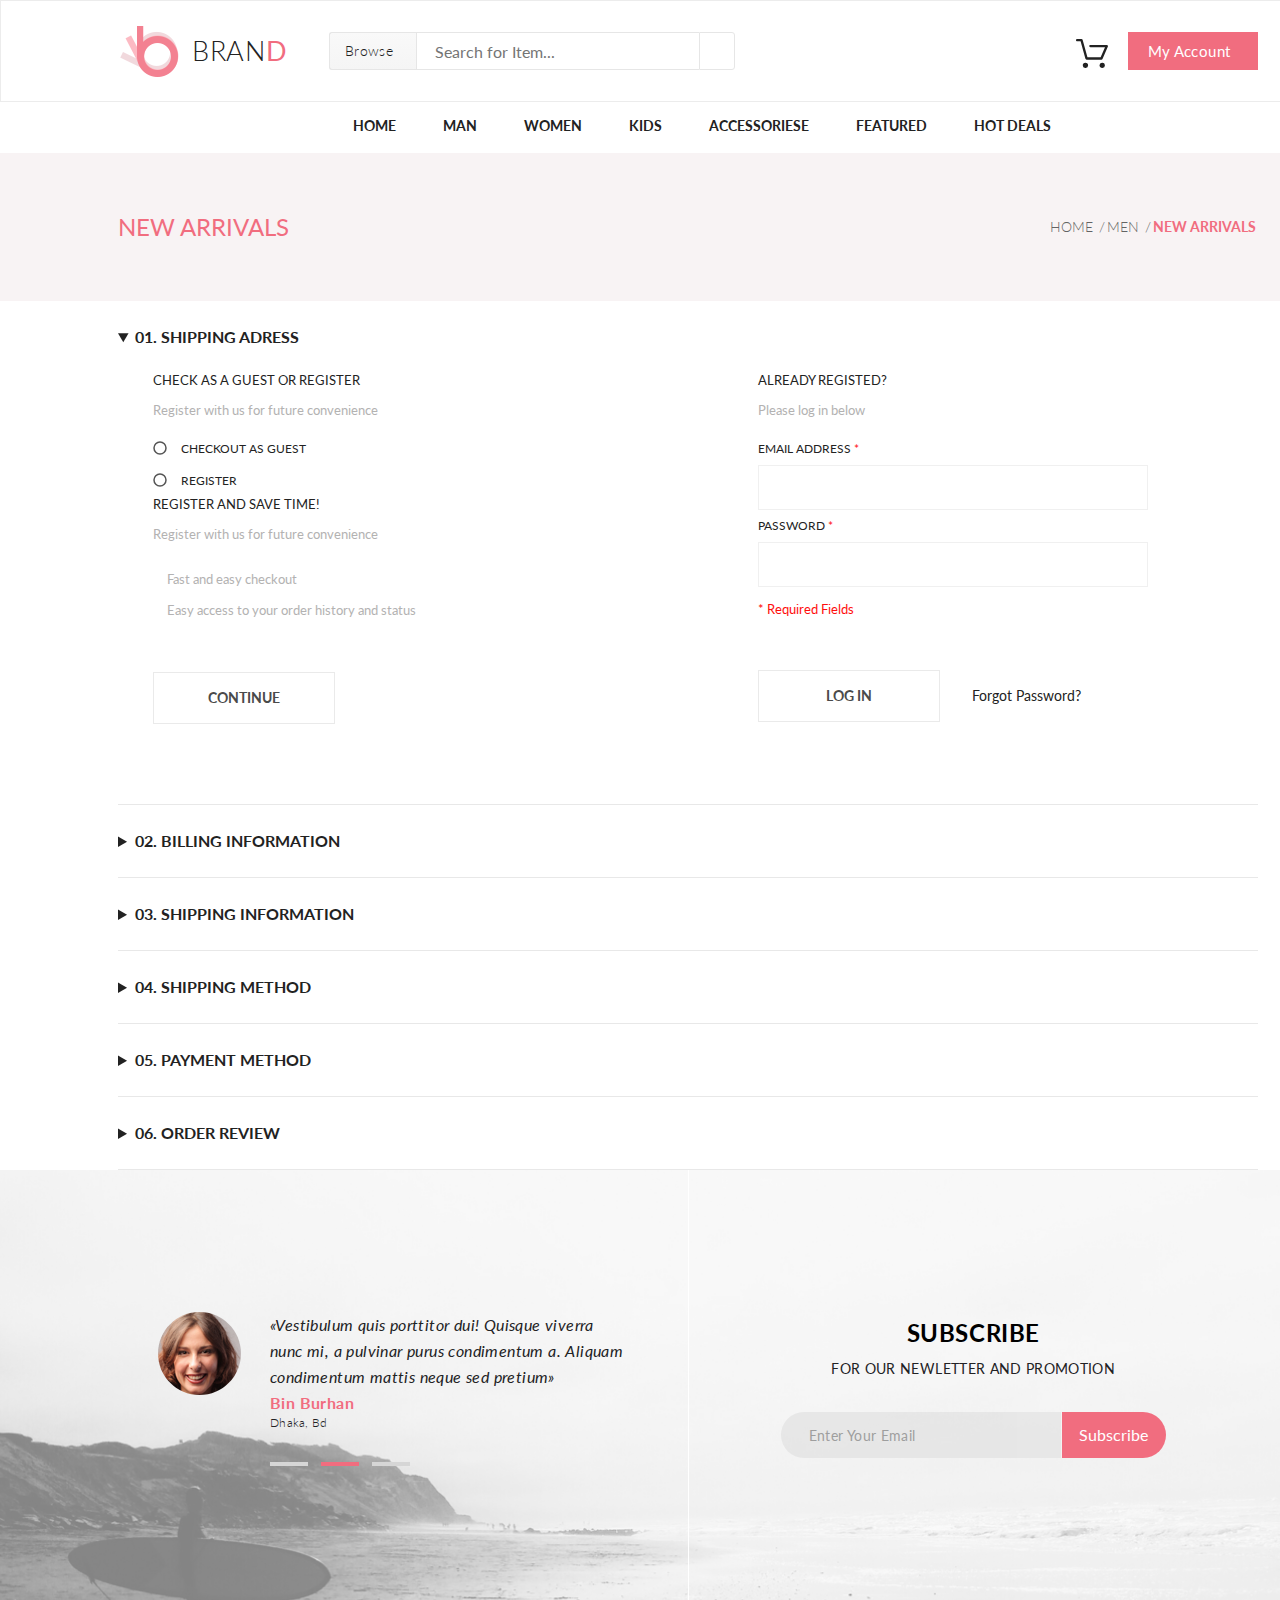
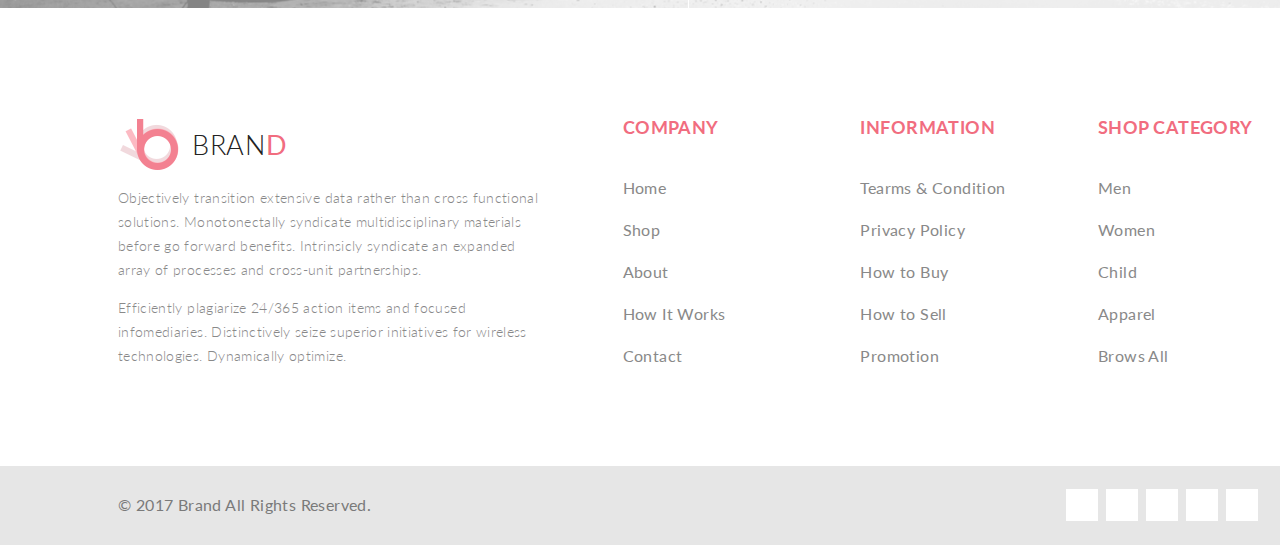
==== commit a76e44c2: "checkout.html: поправил список details" ====
--- a/checkout.html
+++ b/checkout.html
@@ -499,123 +499,133 @@
                     </details>
                     <details class="checkoutFormsList">
                         <summary class="checkoutFormsList-header">02. BILLING INFORMATION</summary>
-                        <section class="checkoutFormsSection">
-                            <header class="checkoutFormsSection-header">Check as&nbsp;a&nbsp;guest or&nbsp;register</header>
-                            <p class="checkoutFormsSection-text">Register with&nbsp;us for future convenience</p>
-                            <form action="#" class="checkoutFormsSection-form">
-                                <input class="checkoutFormsSection-inputRadio" type="radio" name="register" id="checkout-as-guest">
-                                <label class="checkoutFormsSection-label" for="checkout-as-guest">checkout
-                                    as&nbsp;guest</label>
-                                <input class="checkoutFormsSection-inputRadio" type="radio" name="register" id="radioRegister">
-                                <label class="checkoutFormsSection-label" for="radioRegister">register</label>
-                                <header class="checkoutFormsSection-header">register and save time!</header>
-                                <p class="checkoutFormsSection-text">Register with&nbsp;us for future convenience</p>
-                                <ul class="checkoutFormsSectionList">
-                                    <li class="checkoutFormsSectionList-item checkoutFormsSection-text">Fast and easy
-                                        checkout</li>
-                                    <li class="checkoutFormsSectionList-item checkoutFormsSection-text">Easy access
-                                        to&nbsp;your order history and status</li>
-                                </ul>
-                                <label class="checkoutFormsSection-button" for="submitContinue">Continue</label>
-                                <input class="checkoutFormsSection-inputSubmit" id="submitContinue" type="submit" value="log in">
-                            </form>
-                        </section>
+                        <div class="checkoutFormsList-item">
+                            <h3 class="checkoutFormsList-header"></h3>
+                            <div class="checkoutFormsBlock">
+                                <section class="checkoutFormsSection">
+                                    <header class="checkoutFormsSection-header">Check as&nbsp;a&nbsp;guest
+                                        or&nbsp;register</header>
+                                        <form action="#" class="checkoutFormsSection-form">
+                                                <header class="checkoutFormsSection-header">register and save time!</header>
+                                                <p class="checkoutFormsSection-text">Register with&nbsp;us for future
+                                                    convenience</p>
+                                                <ul class="checkoutFormsSectionList">
+                                                    <li class="checkoutFormsSectionList-item checkoutFormsSection-text">Fast
+                                                        and easy checkout</li>
+                                                    <li class="checkoutFormsSectionList-item checkoutFormsSection-text">Easy
+                                                        access to&nbsp;your order history and status</li>
+                                                </ul>
+                                                <label class="checkoutFormsSection-button" for="submitContinue">Continue</label>
+                                                <input class="checkoutFormsSection-inputSubmit" id="submitContinue" type="submit"
+                                                    value="log in">
+                                            </form>
+                                </section>
+                            </div>
+                        </div>
                     </details>
                     <details class="checkoutFormsList">
                         <summary class="checkoutFormsList-header">03. SHIPPING INFORMATION</summary>
-                        <section class="checkoutFormsSection">
-                            <header class="checkoutFormsSection-header">Check as&nbsp;a&nbsp;guest or&nbsp;register</header>
-                            <p class="checkoutFormsSection-text">Register with&nbsp;us for future convenience</p>
-                            <form action="#" class="checkoutFormsSection-form">
-                                <input class="checkoutFormsSection-inputRadio" type="radio" name="register" id="checkout-as-guest">
-                                <label class="checkoutFormsSection-label" for="checkout-as-guest">checkout
-                                    as&nbsp;guest</label>
-                                <input class="checkoutFormsSection-inputRadio" type="radio" name="register" id="radioRegister">
-                                <label class="checkoutFormsSection-label" for="radioRegister">register</label>
-                                <header class="checkoutFormsSection-header">register and save time!</header>
-                                <p class="checkoutFormsSection-text">Register with&nbsp;us for future convenience</p>
-                                <ul class="checkoutFormsSectionList">
-                                    <li class="checkoutFormsSectionList-item checkoutFormsSection-text">Fast and easy
-                                        checkout</li>
-                                    <li class="checkoutFormsSectionList-item checkoutFormsSection-text">Easy access
-                                        to&nbsp;your order history and status</li>
-                                </ul>
-                                <label class="checkoutFormsSection-button" for="submitContinue">Continue</label>
-                                <input class="checkoutFormsSection-inputSubmit" id="submitContinue" type="submit" value="log in">
-                            </form>
-                        </section>
+                        <div class="checkoutFormsList-item">
+                                <h3 class="checkoutFormsList-header"></h3>
+                                <div class="checkoutFormsBlock">
+                                    <section class="checkoutFormsSection">
+                                        <header class="checkoutFormsSection-header">Check as&nbsp;a&nbsp;guest
+                                            or&nbsp;register</header>
+                                            <form action="#" class="checkoutFormsSection-form">
+                                                    <header class="checkoutFormsSection-header">register and save time!</header>
+                                                    <p class="checkoutFormsSection-text">Register with&nbsp;us for future
+                                                        convenience</p>
+                                                    <ul class="checkoutFormsSectionList">
+                                                        <li class="checkoutFormsSectionList-item checkoutFormsSection-text">Fast
+                                                            and easy checkout</li>
+                                                        <li class="checkoutFormsSectionList-item checkoutFormsSection-text">Easy
+                                                            access to&nbsp;your order history and status</li>
+                                                    </ul>
+                                                    <label class="checkoutFormsSection-button" for="submitContinue">Continue</label>
+                                                    <input class="checkoutFormsSection-inputSubmit" id="submitContinue" type="submit"
+                                                        value="log in">
+                                                </form>
+                                    </section>
+                                </div>
+                            </div>
                     </details>
                     <details class="checkoutFormsList">
                         <summary class="checkoutFormsList-header">04. SHIPPING METHOD</summary>
-                        <section class="checkoutFormsSection">
-                            <header class="checkoutFormsSection-header">Check as&nbsp;a&nbsp;guest or&nbsp;register</header>
-                            <p class="checkoutFormsSection-text">Register with&nbsp;us for future convenience</p>
-                            <form action="#" class="checkoutFormsSection-form">
-                                <input class="checkoutFormsSection-inputRadio" type="radio" name="register" id="checkout-as-guest">
-                                <label class="checkoutFormsSection-label" for="checkout-as-guest">checkout
-                                    as&nbsp;guest</label>
-                                <input class="checkoutFormsSection-inputRadio" type="radio" name="register" id="radioRegister">
-                                <label class="checkoutFormsSection-label" for="radioRegister">register</label>
-                                <header class="checkoutFormsSection-header">register and save time!</header>
-                                <p class="checkoutFormsSection-text">Register with&nbsp;us for future convenience</p>
-                                <ul class="checkoutFormsSectionList">
-                                    <li class="checkoutFormsSectionList-item checkoutFormsSection-text">Fast and easy
-                                        checkout</li>
-                                    <li class="checkoutFormsSectionList-item checkoutFormsSection-text">Easy access
-                                        to&nbsp;your order history and status</li>
-                                </ul>
-                                <label class="checkoutFormsSection-button" for="submitContinue">Continue</label>
-                                <input class="checkoutFormsSection-inputSubmit" id="submitContinue" type="submit" value="log in">
-                            </form>
-                        </section>
+                        <div class="checkoutFormsList-item">
+                                <h3 class="checkoutFormsList-header"></h3>
+                                <div class="checkoutFormsBlock">
+                                    <section class="checkoutFormsSection">
+                                        <header class="checkoutFormsSection-header">Check as&nbsp;a&nbsp;guest
+                                            or&nbsp;register</header>
+                                            <form action="#" class="checkoutFormsSection-form">
+                                                    <header class="checkoutFormsSection-header">register and save time!</header>
+                                                    <p class="checkoutFormsSection-text">Register with&nbsp;us for future
+                                                        convenience</p>
+                                                    <ul class="checkoutFormsSectionList">
+                                                        <li class="checkoutFormsSectionList-item checkoutFormsSection-text">Fast
+                                                            and easy checkout</li>
+                                                        <li class="checkoutFormsSectionList-item checkoutFormsSection-text">Easy
+                                                            access to&nbsp;your order history and status</li>
+                                                    </ul>
+                                                    <label class="checkoutFormsSection-button" for="submitContinue">Continue</label>
+                                                    <input class="checkoutFormsSection-inputSubmit" id="submitContinue" type="submit"
+                                                        value="log in">
+                                                </form>
+                                    </section>
+                                </div>
+                            </div>
                     </details>
                     <details class="checkoutFormsList">
                         <summary class="checkoutFormsList-header">05. PAYMENT METHOD</summary>
-                        <section class="checkoutFormsSection">
-                            <header class="checkoutFormsSection-header">Check as&nbsp;a&nbsp;guest or&nbsp;register</header>
-                            <p class="checkoutFormsSection-text">Register with&nbsp;us for future convenience</p>
-                            <form action="#" class="checkoutFormsSection-form">
-                                <input class="checkoutFormsSection-inputRadio" type="radio" name="register" id="checkout-as-guest">
-                                <label class="checkoutFormsSection-label" for="checkout-as-guest">checkout
-                                    as&nbsp;guest</label>
-                                <input class="checkoutFormsSection-inputRadio" type="radio" name="register" id="radioRegister">
-                                <label class="checkoutFormsSection-label" for="radioRegister">register</label>
-                                <header class="checkoutFormsSection-header">register and save time!</header>
-                                <p class="checkoutFormsSection-text">Register with&nbsp;us for future convenience</p>
-                                <ul class="checkoutFormsSectionList">
-                                    <li class="checkoutFormsSectionList-item checkoutFormsSection-text">Fast and easy
-                                        checkout</li>
-                                    <li class="checkoutFormsSectionList-item checkoutFormsSection-text">Easy access
-                                        to&nbsp;your order history and status</li>
-                                </ul>
-                                <label class="checkoutFormsSection-button" for="submitContinue">Continue</label>
-                                <input class="checkoutFormsSection-inputSubmit" id="submitContinue" type="submit" value="log in">
-                            </form>
-                        </section>
+                        <div class="checkoutFormsList-item">
+                                <h3 class="checkoutFormsList-header"></h3>
+                                <div class="checkoutFormsBlock">
+                                    <section class="checkoutFormsSection">
+                                        <header class="checkoutFormsSection-header">Check as&nbsp;a&nbsp;guest
+                                            or&nbsp;register</header>
+                                            <form action="#" class="checkoutFormsSection-form">
+                                                    <header class="checkoutFormsSection-header">register and save time!</header>
+                                                    <p class="checkoutFormsSection-text">Register with&nbsp;us for future
+                                                        convenience</p>
+                                                    <ul class="checkoutFormsSectionList">
+                                                        <li class="checkoutFormsSectionList-item checkoutFormsSection-text">Fast
+                                                            and easy checkout</li>
+                                                        <li class="checkoutFormsSectionList-item checkoutFormsSection-text">Easy
+                                                            access to&nbsp;your order history and status</li>
+                                                    </ul>
+                                                    <label class="checkoutFormsSection-button" for="submitContinue">Continue</label>
+                                                    <input class="checkoutFormsSection-inputSubmit" id="submitContinue" type="submit"
+                                                        value="log in">
+                                                </form>
+                                    </section>
+                                </div>
+                            </div>
                     </details>
                     <details class="checkoutFormsList">
                         <summary class="checkoutFormsList-header">06. ORDER REVIEW</summary>
-                        <section class="checkoutFormsSection">
-                            <header class="checkoutFormsSection-header">Check as&nbsp;a&nbsp;guest or&nbsp;register</header>
-                            <p class="checkoutFormsSection-text">Register with&nbsp;us for future convenience</p>
-                            <form action="#" class="checkoutFormsSection-form">
-                                <input class="checkoutFormsSection-inputRadio" type="radio" name="register" id="checkout-as-guest">
-                                <label class="checkoutFormsSection-label" for="checkout-as-guest">checkout
-                                    as&nbsp;guest</label>
-                                <input class="checkoutFormsSection-inputRadio" type="radio" name="register" id="radioRegister">
-                                <label class="checkoutFormsSection-label" for="radioRegister">register</label>
-                                <header class="checkoutFormsSection-header">register and save time!</header>
-                                <p class="checkoutFormsSection-text">Register with&nbsp;us for future convenience</p>
-                                <ul class="checkoutFormsSectionList">
-                                    <li class="checkoutFormsSectionList-item checkoutFormsSection-text">Fast and easy
-                                        checkout</li>
-                                    <li class="checkoutFormsSectionList-item checkoutFormsSection-text">Easy access
-                                        to&nbsp;your order history and status</li>
-                                </ul>
-                                <label class="checkoutFormsSection-button" for="submitContinue">Continue</label>
-                                <input class="checkoutFormsSection-inputSubmit" id="submitContinue" type="submit" value="log in">
-                            </form>
-                        </section>
+                        <div class="checkoutFormsList-item">
+                                <h3 class="checkoutFormsList-header"></h3>
+                                <div class="checkoutFormsBlock">
+                                    <section class="checkoutFormsSection">
+                                        <header class="checkoutFormsSection-header">Check as&nbsp;a&nbsp;guest
+                                            or&nbsp;register</header>
+                                            <form action="#" class="checkoutFormsSection-form">
+                                                    <header class="checkoutFormsSection-header">register and save time!</header>
+                                                    <p class="checkoutFormsSection-text">Register with&nbsp;us for future
+                                                        convenience</p>
+                                                    <ul class="checkoutFormsSectionList">
+                                                        <li class="checkoutFormsSectionList-item checkoutFormsSection-text">Fast
+                                                            and easy checkout</li>
+                                                        <li class="checkoutFormsSectionList-item checkoutFormsSection-text">Easy
+                                                            access to&nbsp;your order history and status</li>
+                                                    </ul>
+                                                    <label class="checkoutFormsSection-button" for="submitContinue">Continue</label>
+                                                    <input class="checkoutFormsSection-inputSubmit" id="submitContinue" type="submit"
+                                                        value="log in">
+                                                </form>
+                                    </section>
+                                </div>
+                            </div>
                     </details>
                 </div>
             </div>
--- a/style.css
+++ b/style.css
@@ -1642,21 +1642,32 @@
   height: 50px;
   background-color: #f3f3f3;
 }
+.sortByBar-form {
+  height: 30px;
+  display: -webkit-box;
+  display: -ms-flexbox;
+  display: flex;
+  -webkit-box-align: center;
+      -ms-flex-align: center;
+          align-items: center;
+}
 .sortByBar-label {
   display: inline-block;
-  padding: 1px 8px 1px 11px;
+  width: 65px;
+  height: 28px;
+  padding-left: 11px;
   color: #6f6e6e;
   margin-left: 10px;
-  line-height: 30px;
+  line-height: 28px;
   font-size: 14px;
   font-weight: 400;
   background-color: #fff;
   border: 1px solid #ebebeb;
-  -webkit-box-sizing: border-box;
-          box-sizing: border-box;
 }
 .sortByBar-select {
-  padding: 6px 8px 7px 11px;
+  width: 85px;
+  height: 30px;
+  padding-left: 11px;
   color: #6f6e6e;
   font-size: 14px;
   font-weight: 400;
@@ -2508,7 +2519,6 @@
   font-family: 'Lato', sans-serif;
 }
 .checkoutFormsBlock {
-  padding: 0 0 80px 0;
   display: -webkit-box;
   display: -ms-flexbox;
   display: flex;
@@ -2518,7 +2528,7 @@
           flex-direction: column;
   -ms-flex-wrap: wrap;
       flex-wrap: wrap;
-  height: 440px;
+  max-height: 440px;
   -webkit-box-sizing: border-box;
           box-sizing: border-box;
 }
@@ -2526,6 +2536,10 @@
   list-style-type: none;
   margin: 0;
   border-bottom: 1px solid #e8e8e8;
+}
+.checkoutFormsList .checkoutFormsList-item {
+  padding-bottom: 80px;
+  max-height: 440px;
 }
 .checkoutFormsList .checkoutFormsList-header {
   color: #222222;
